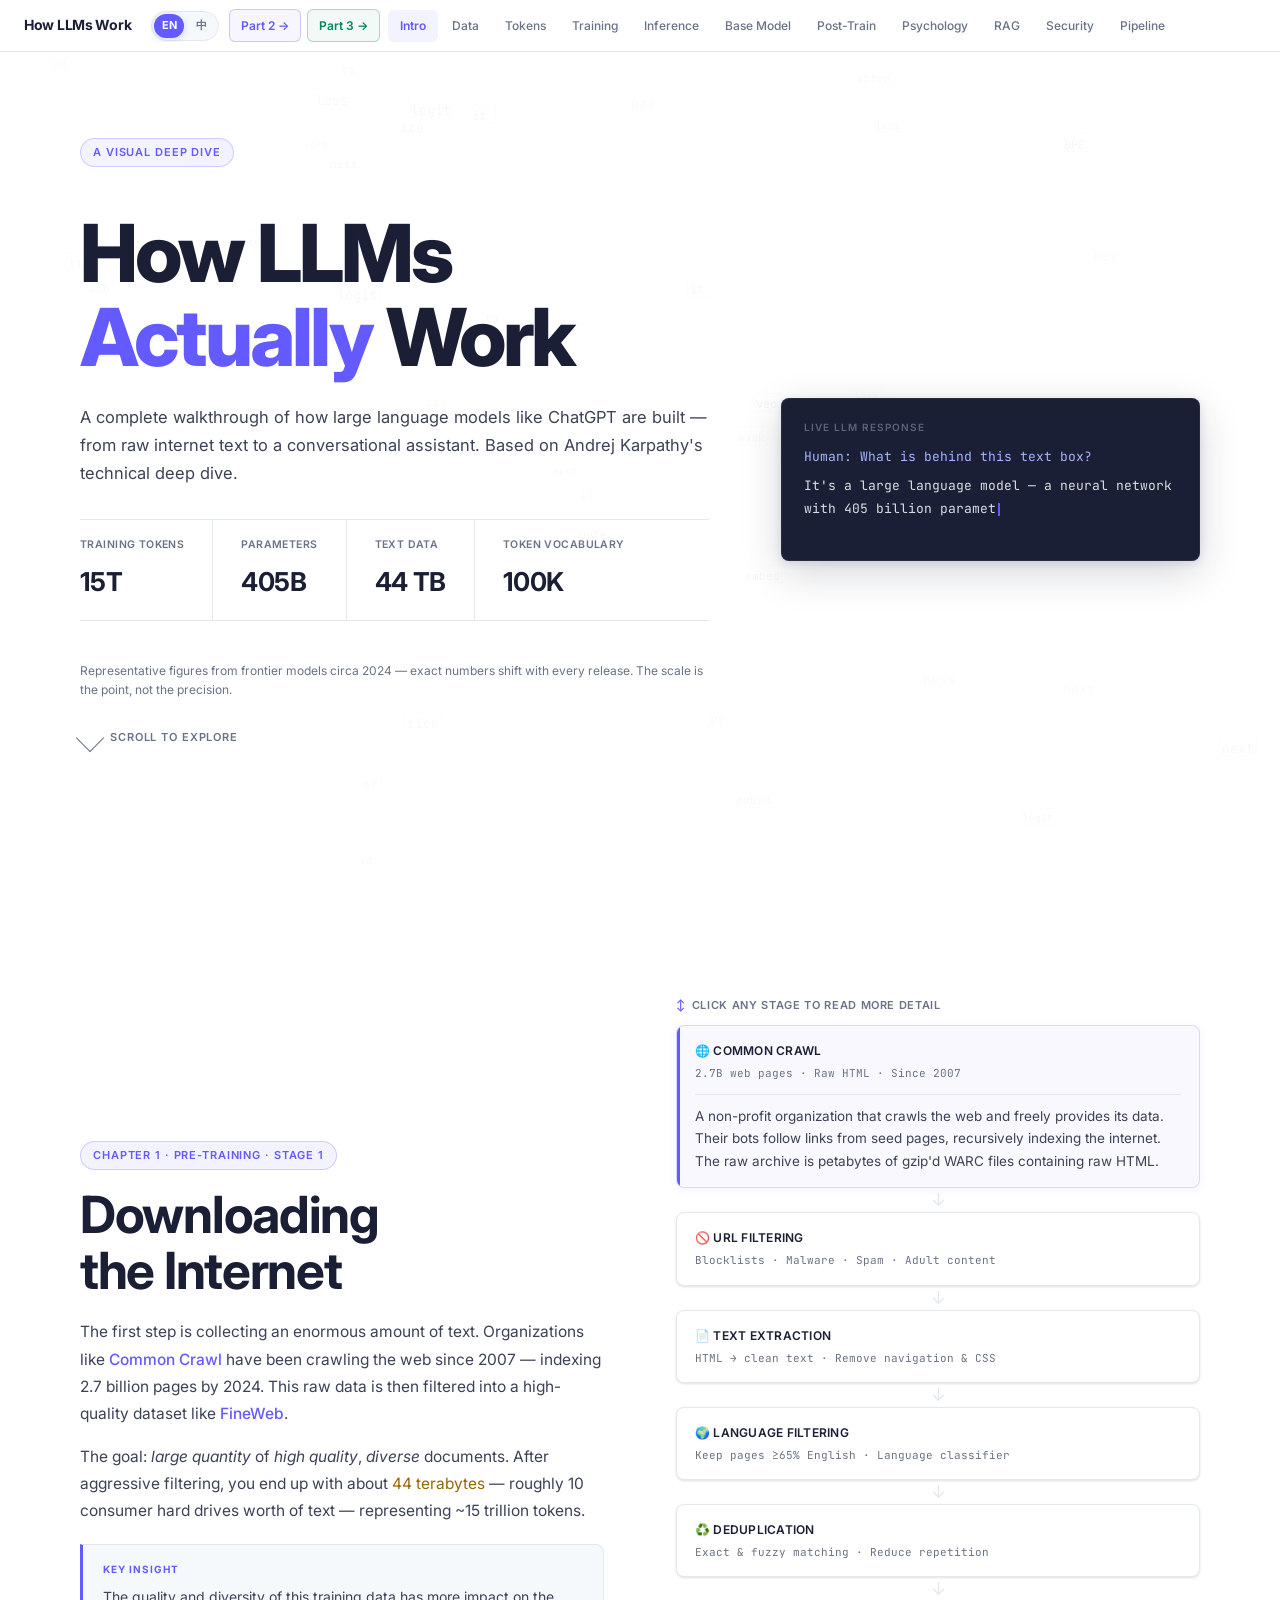
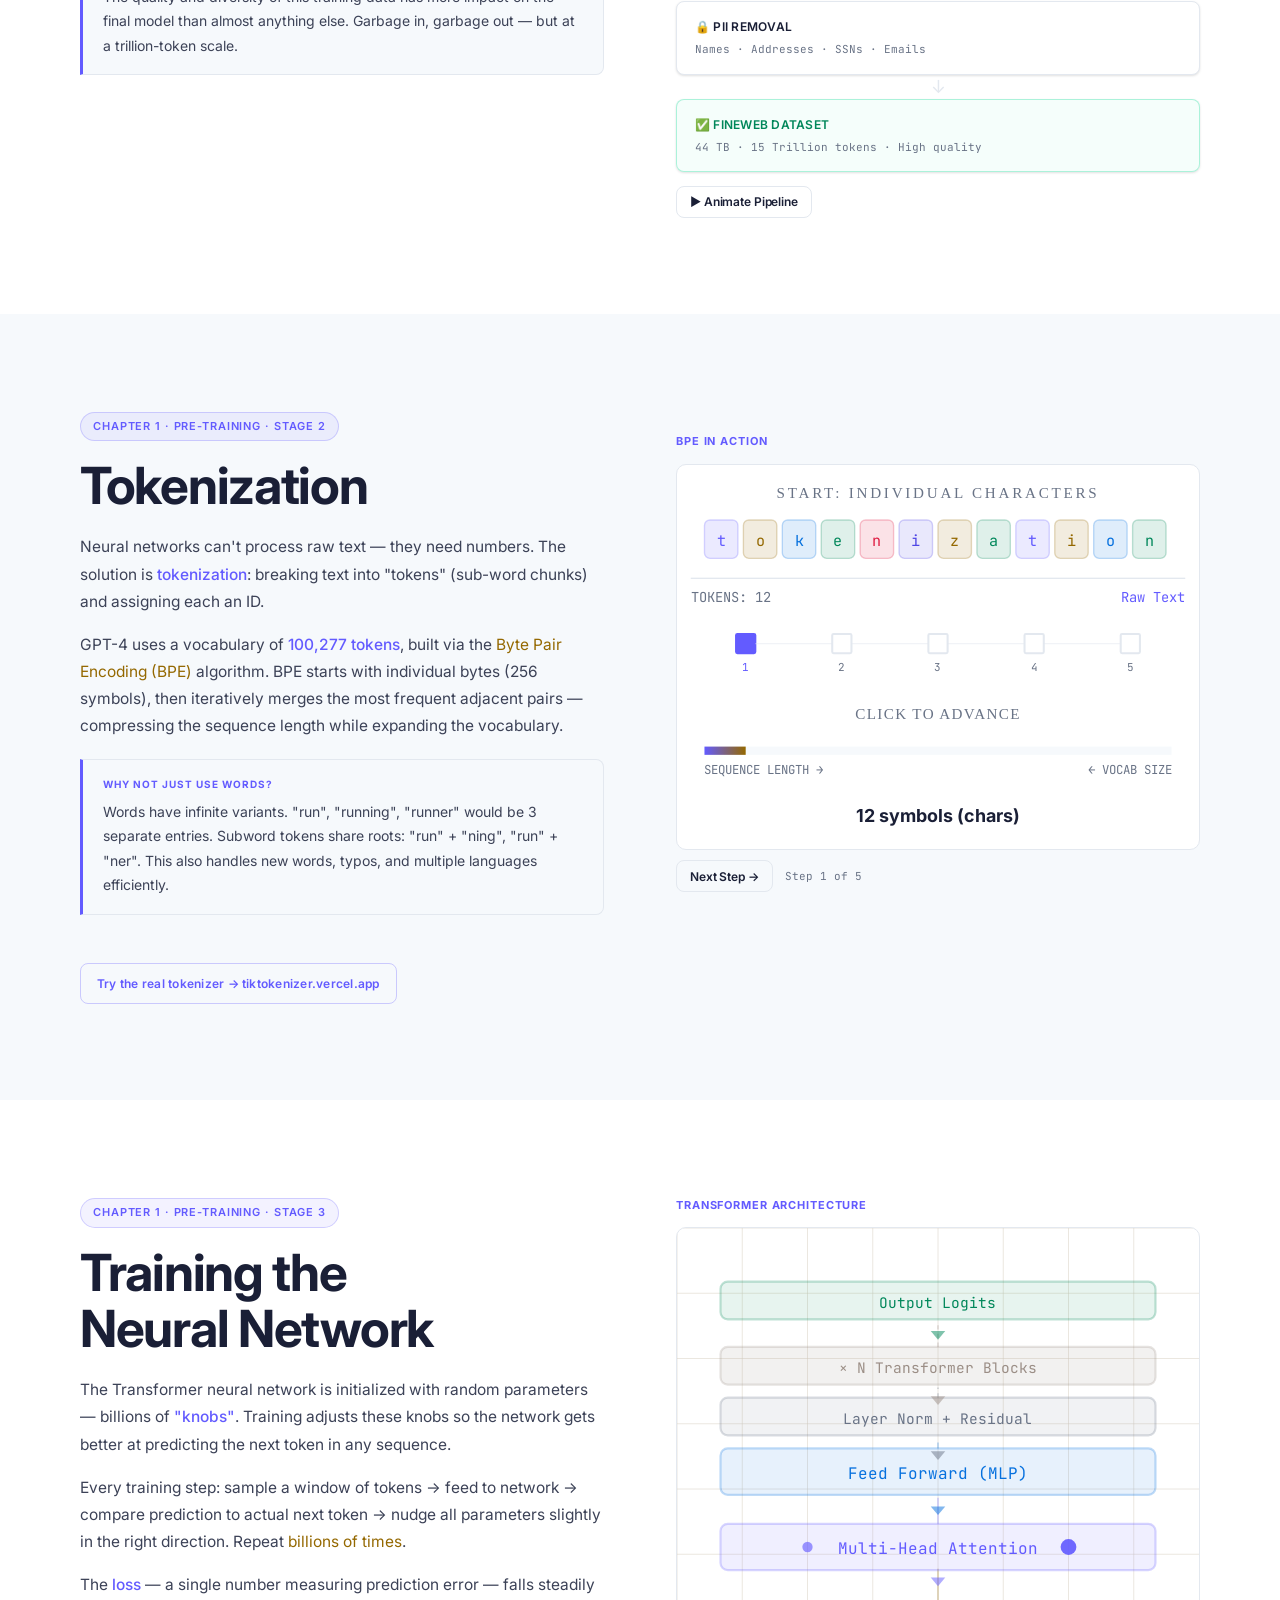
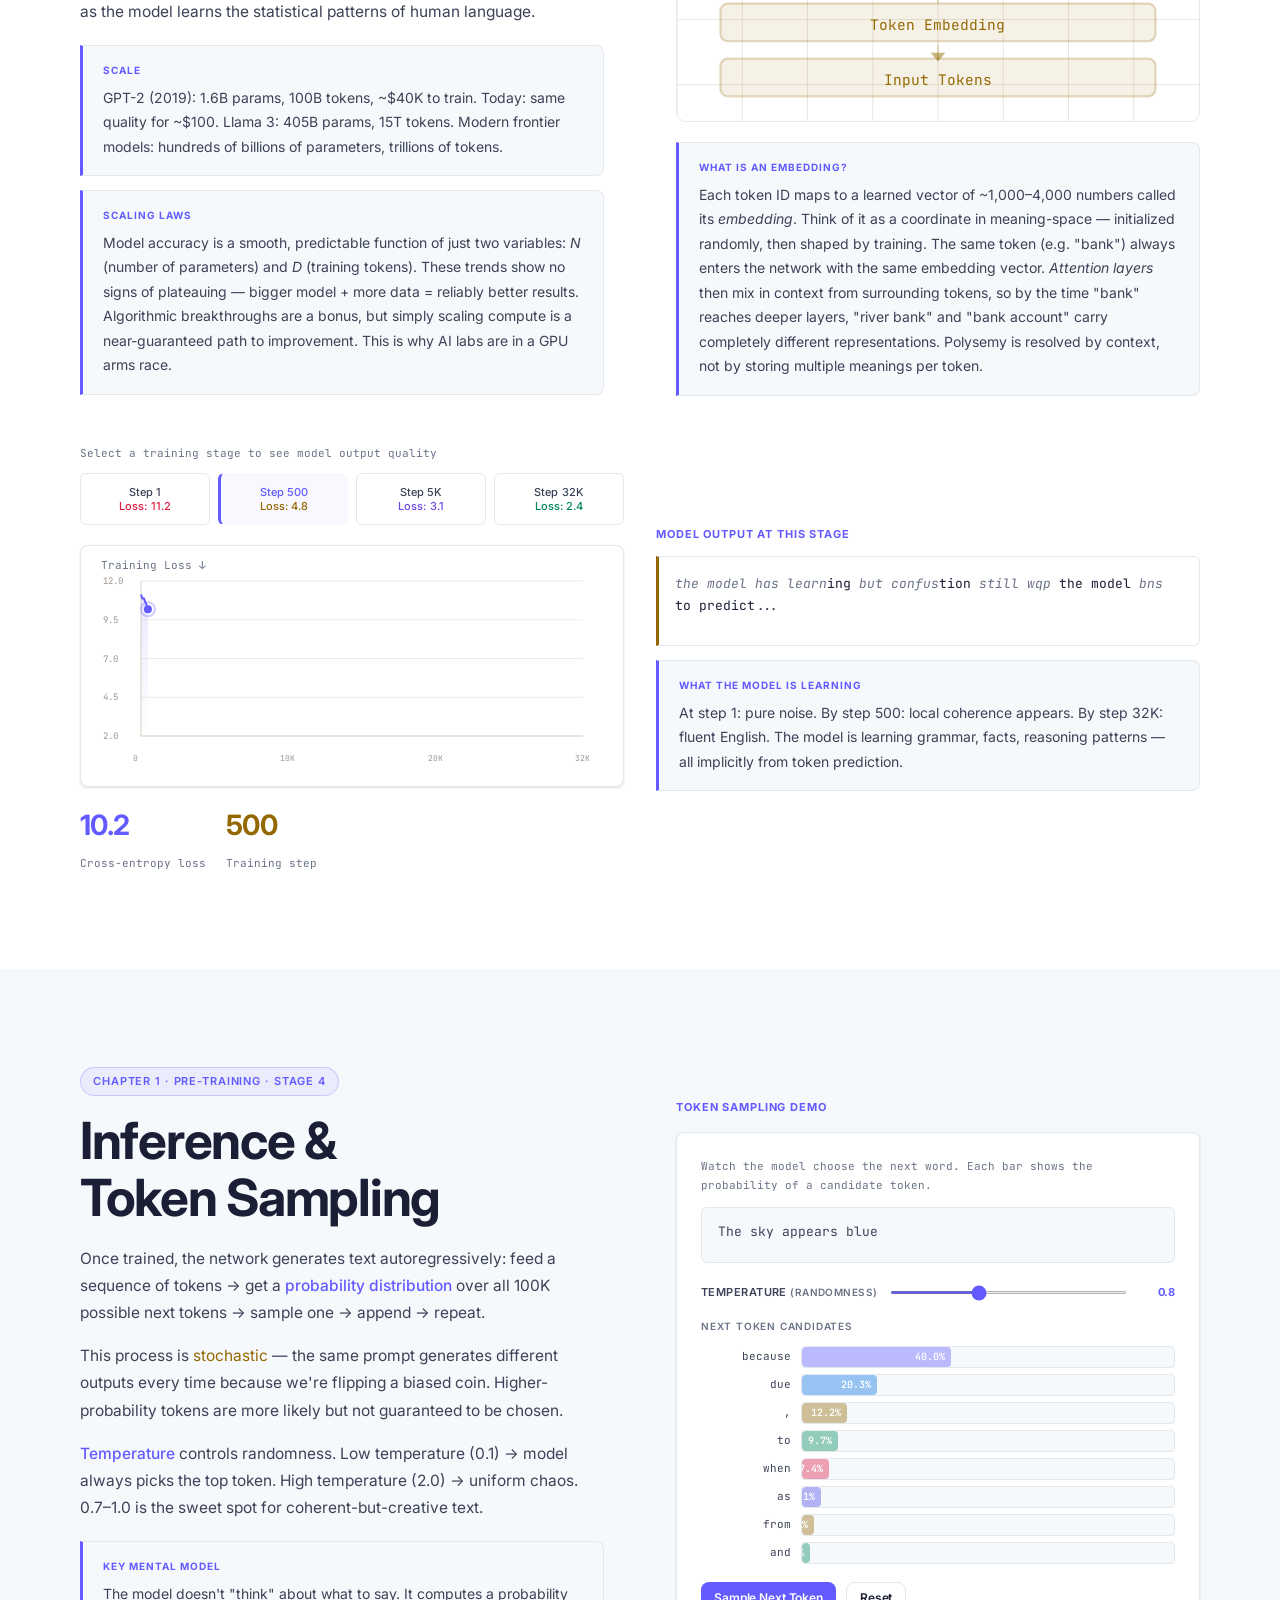
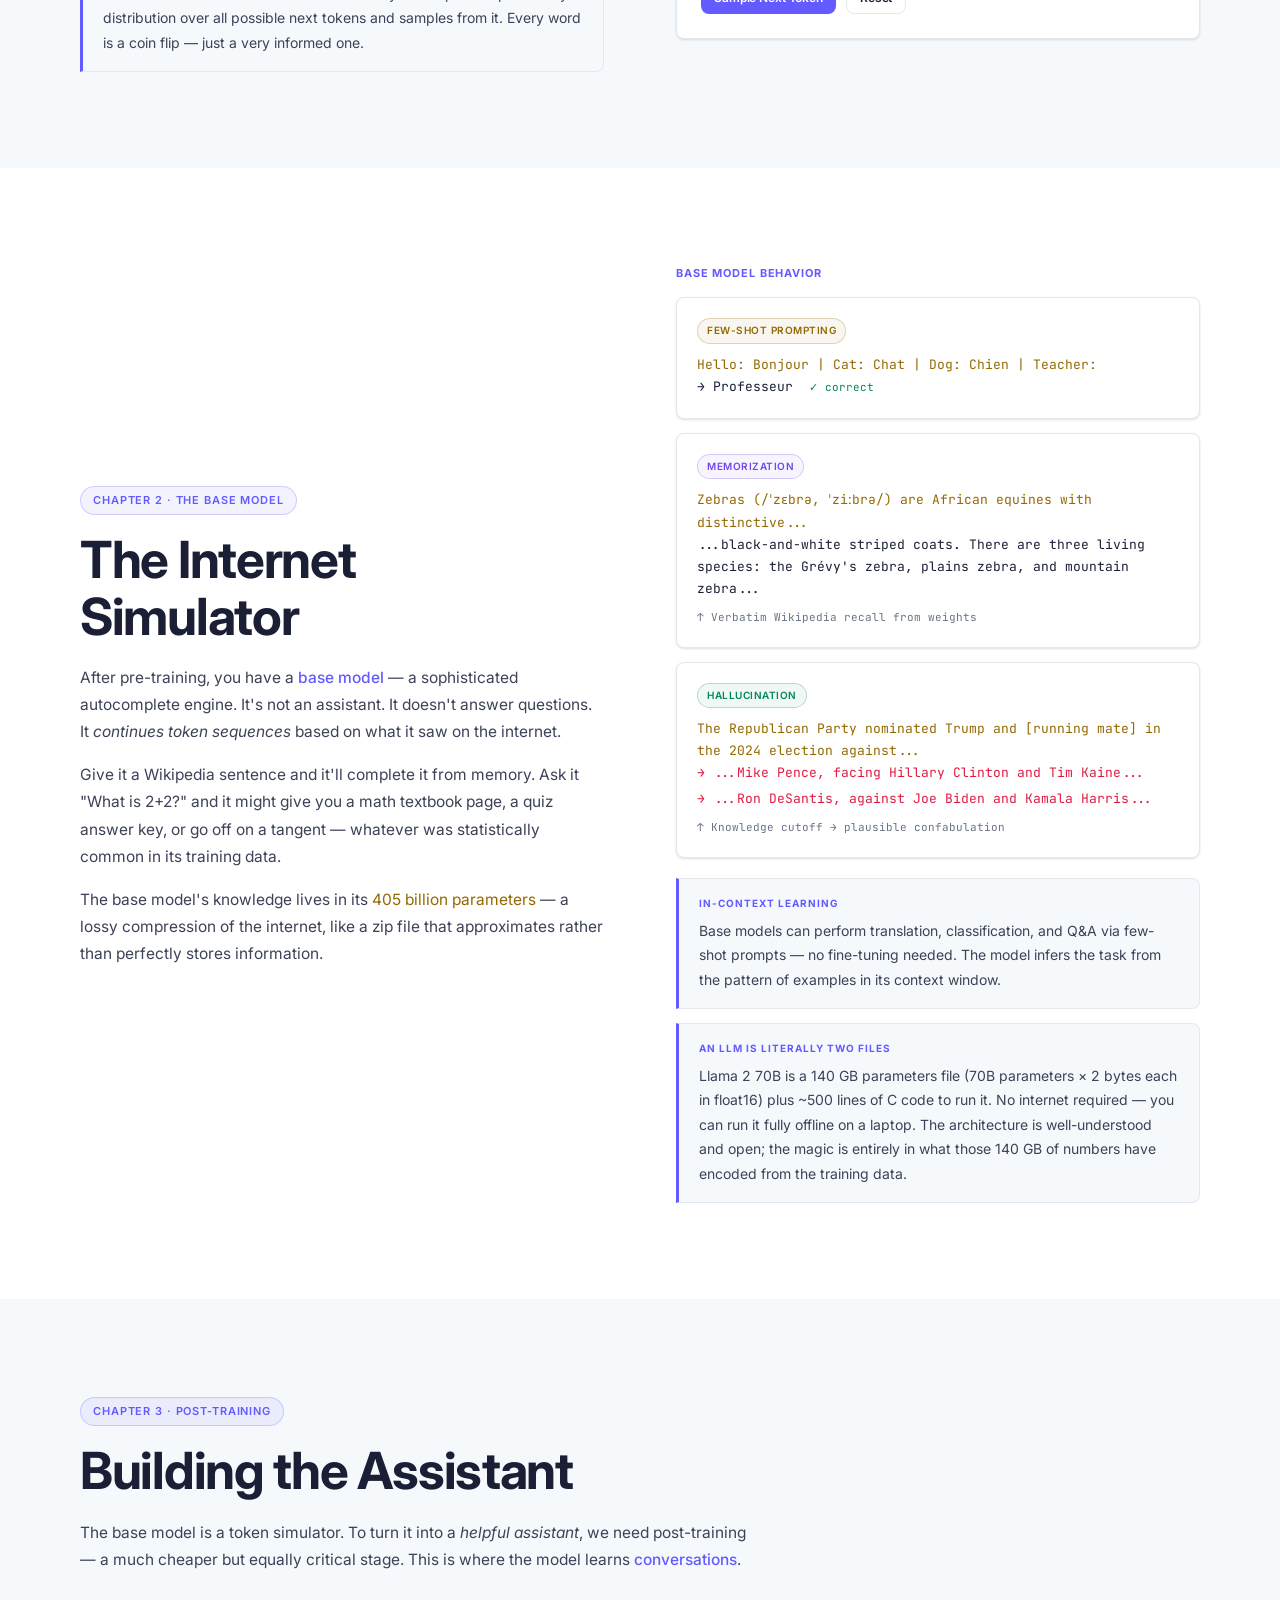
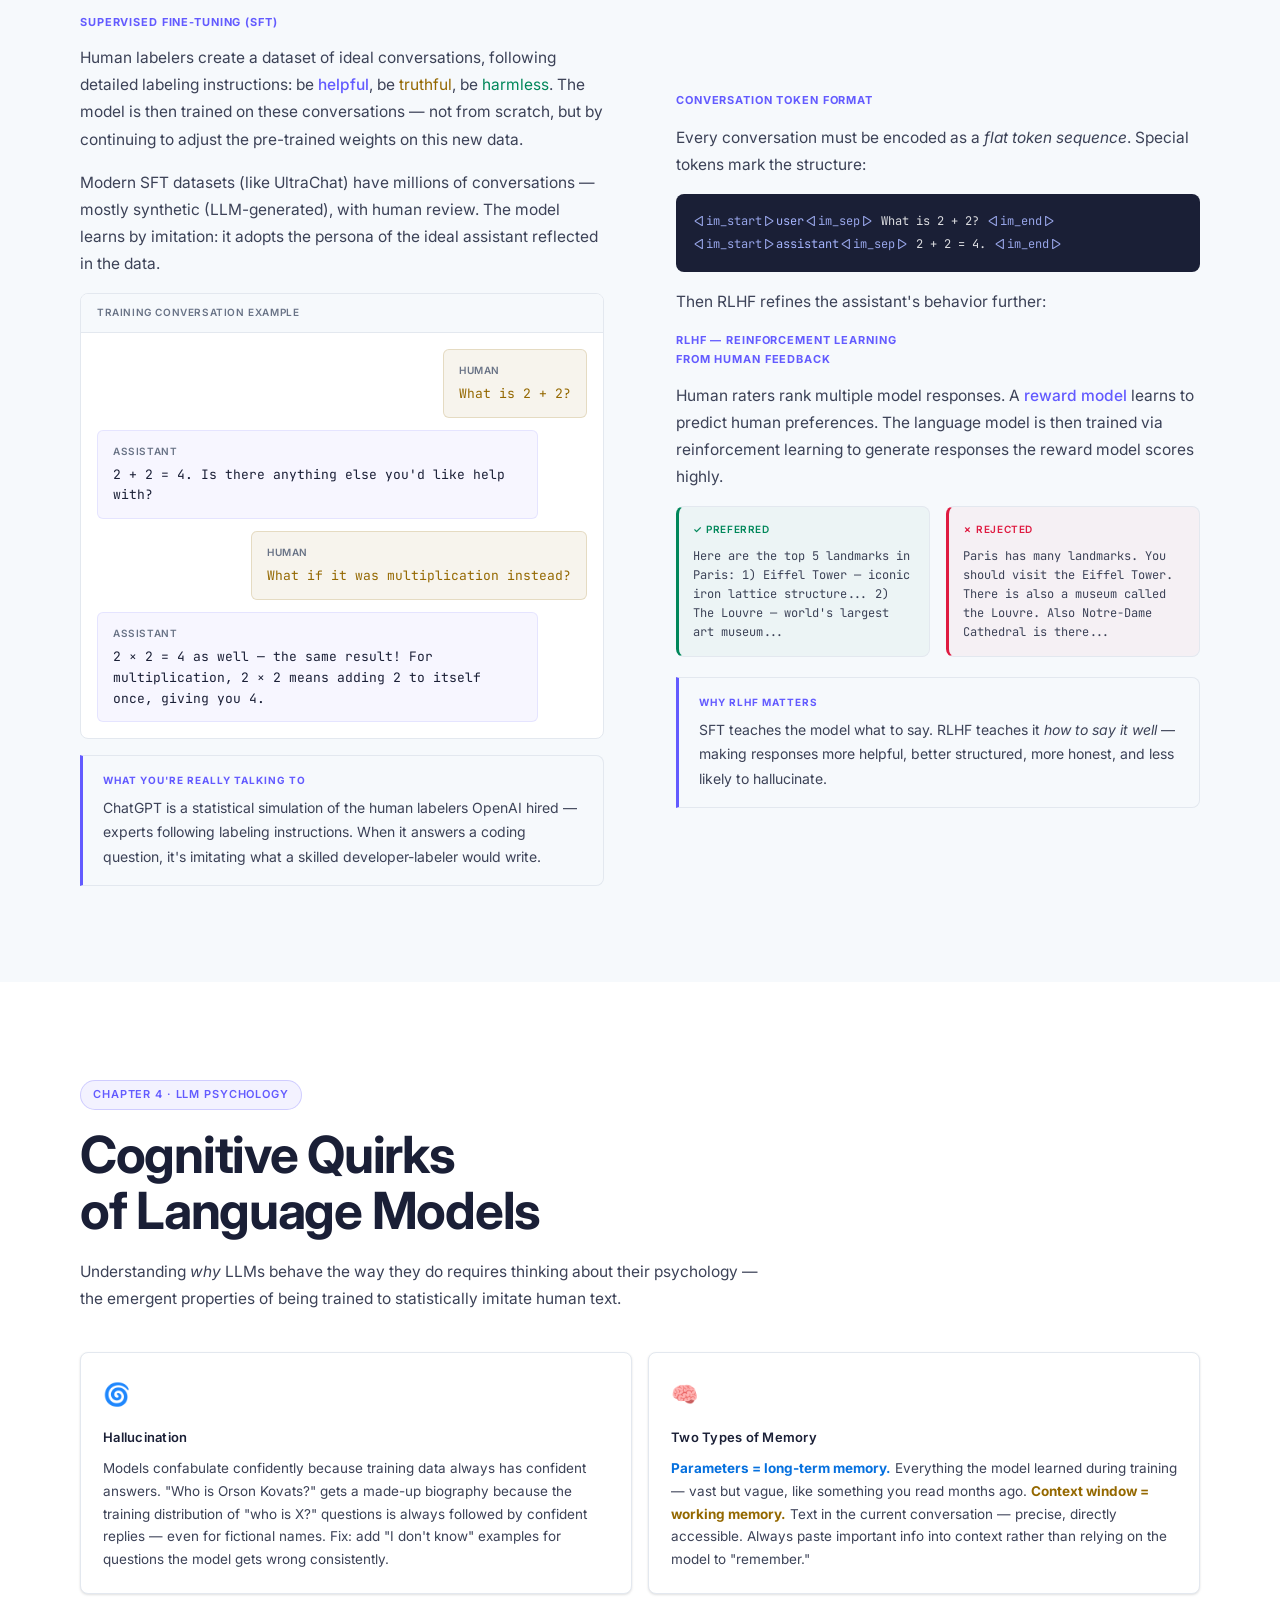
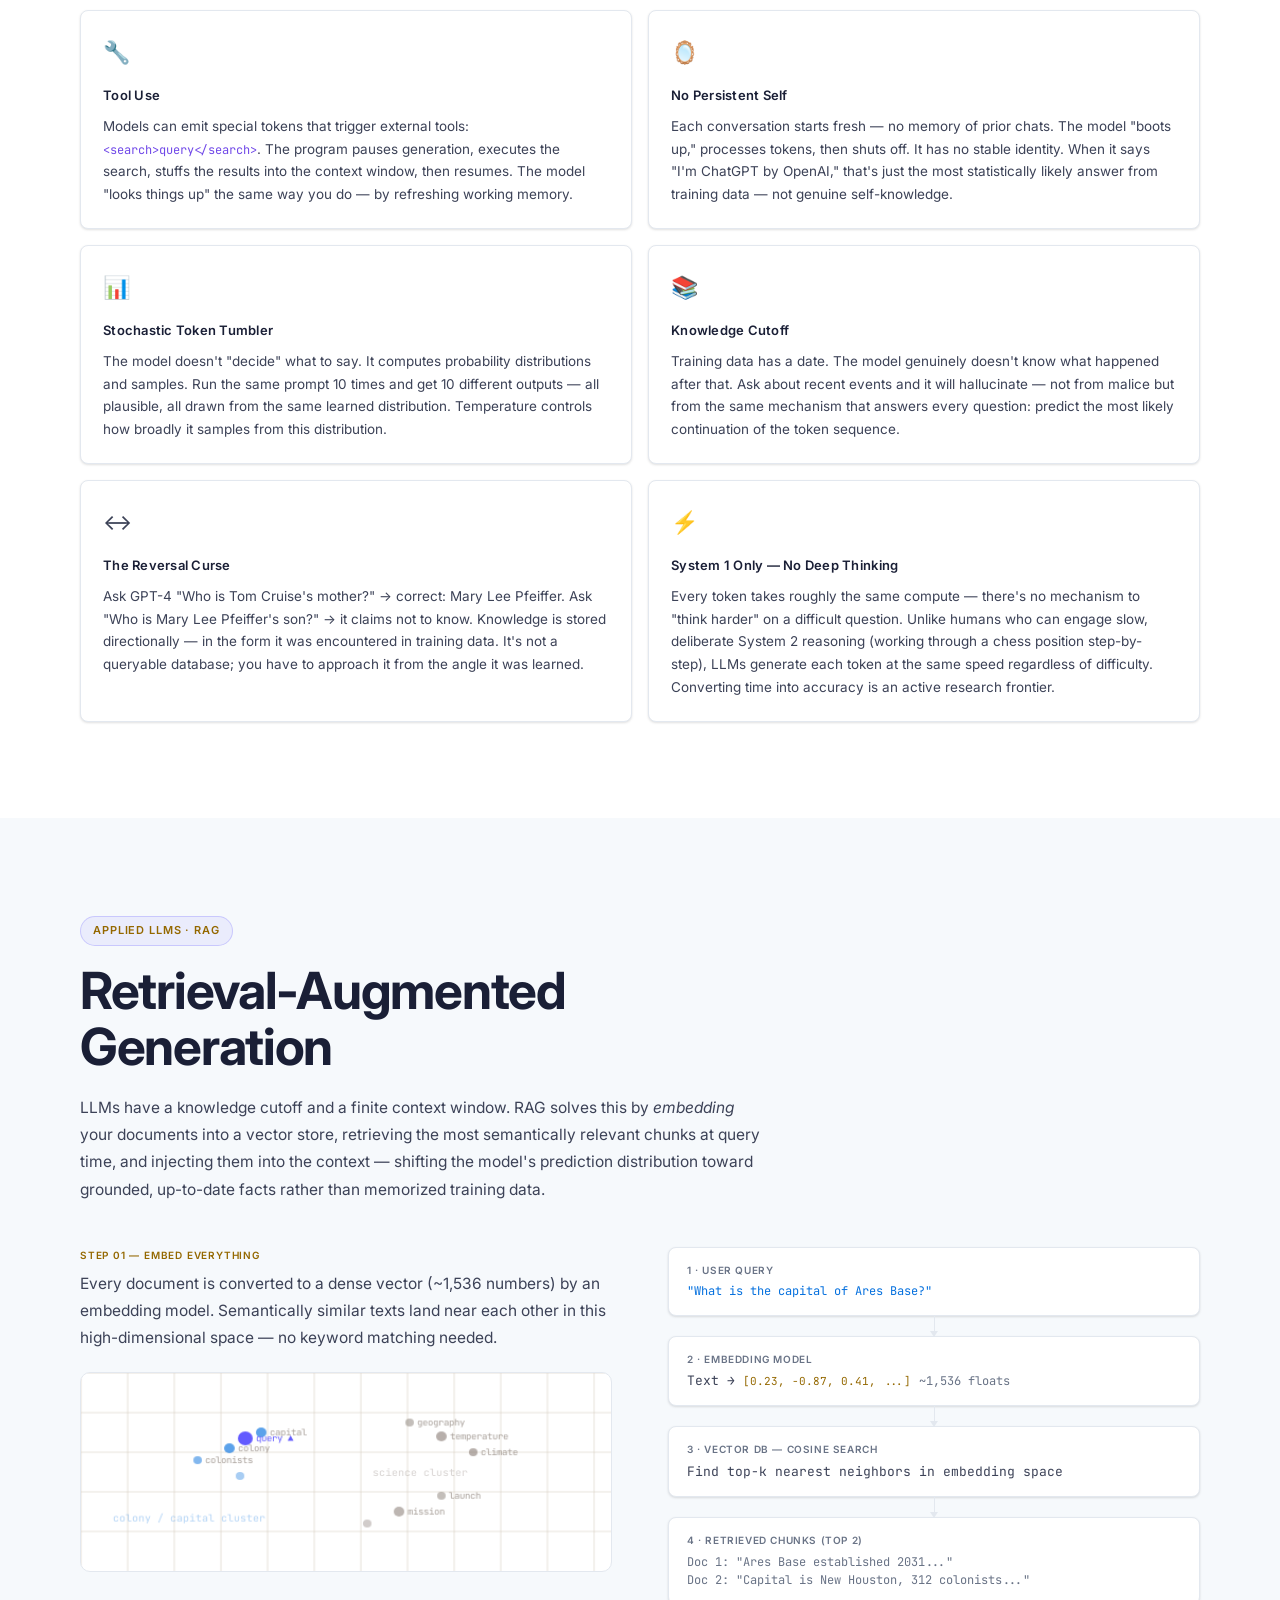
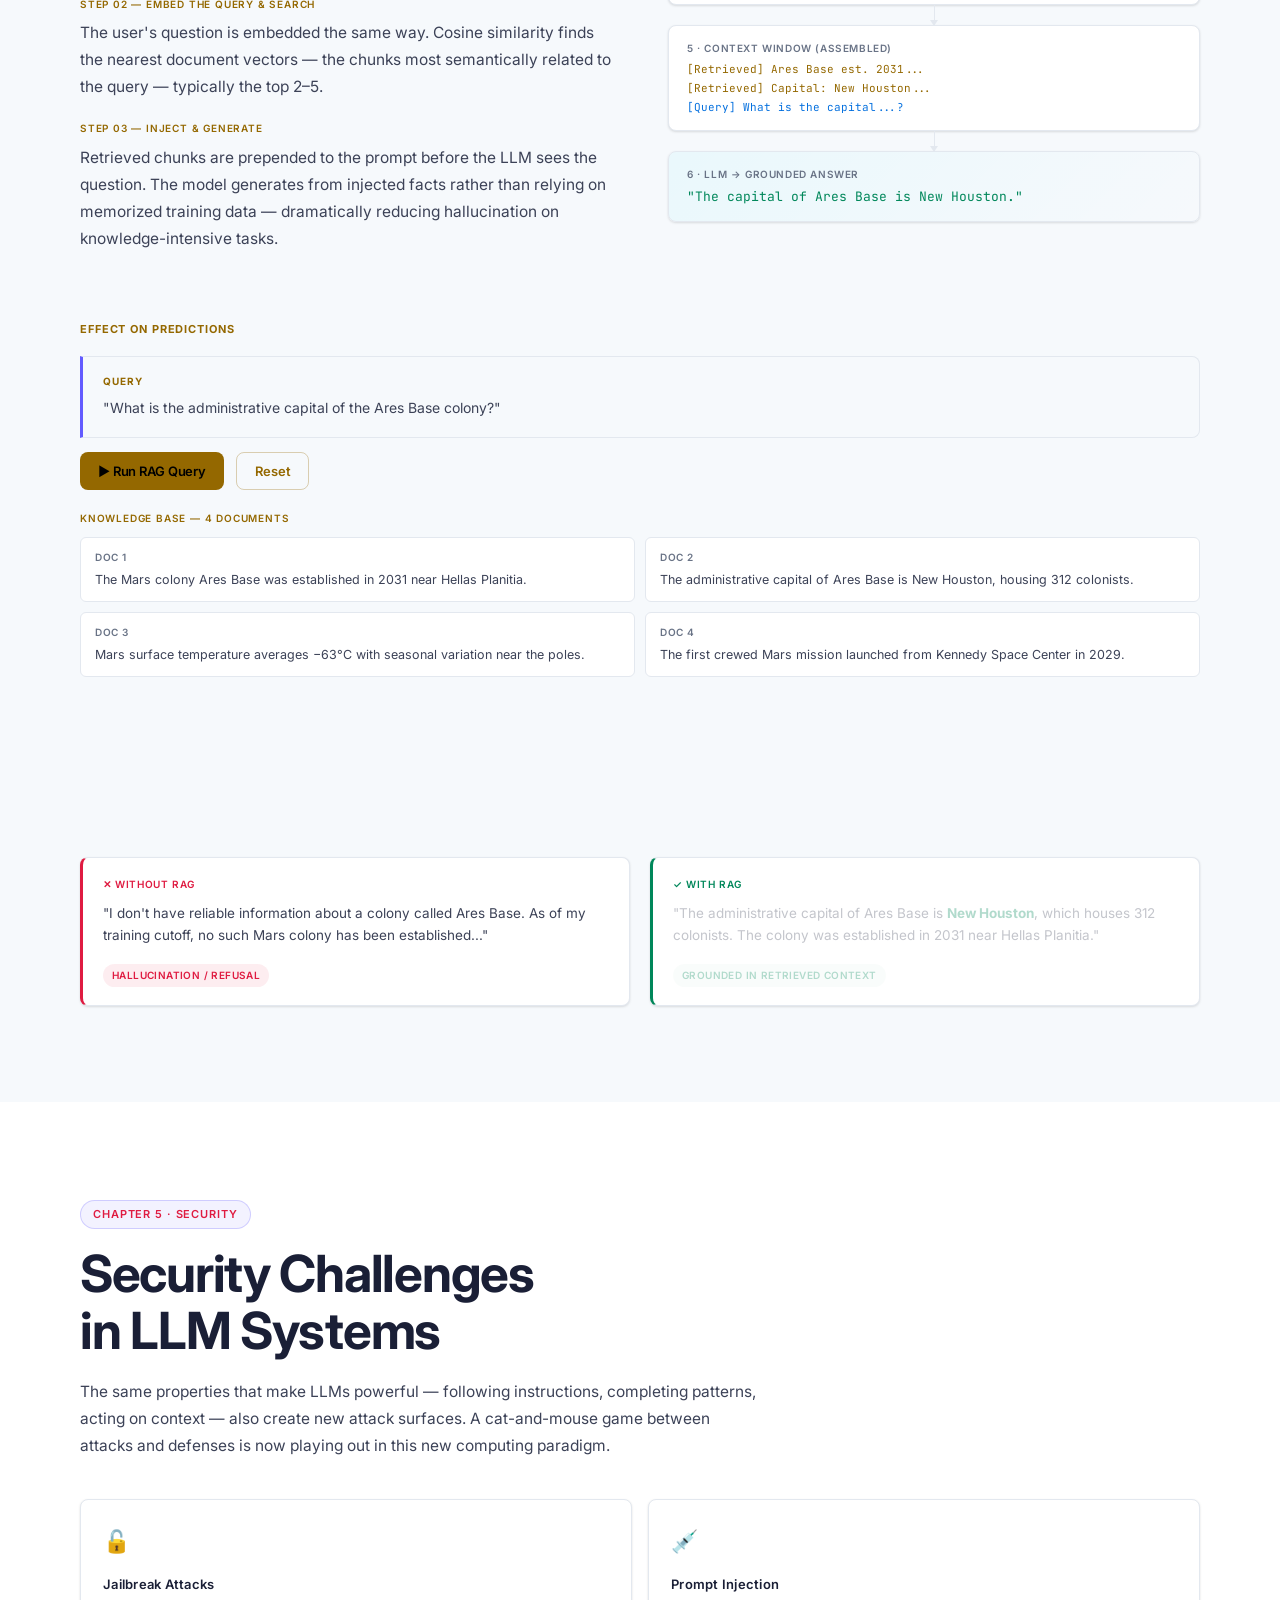
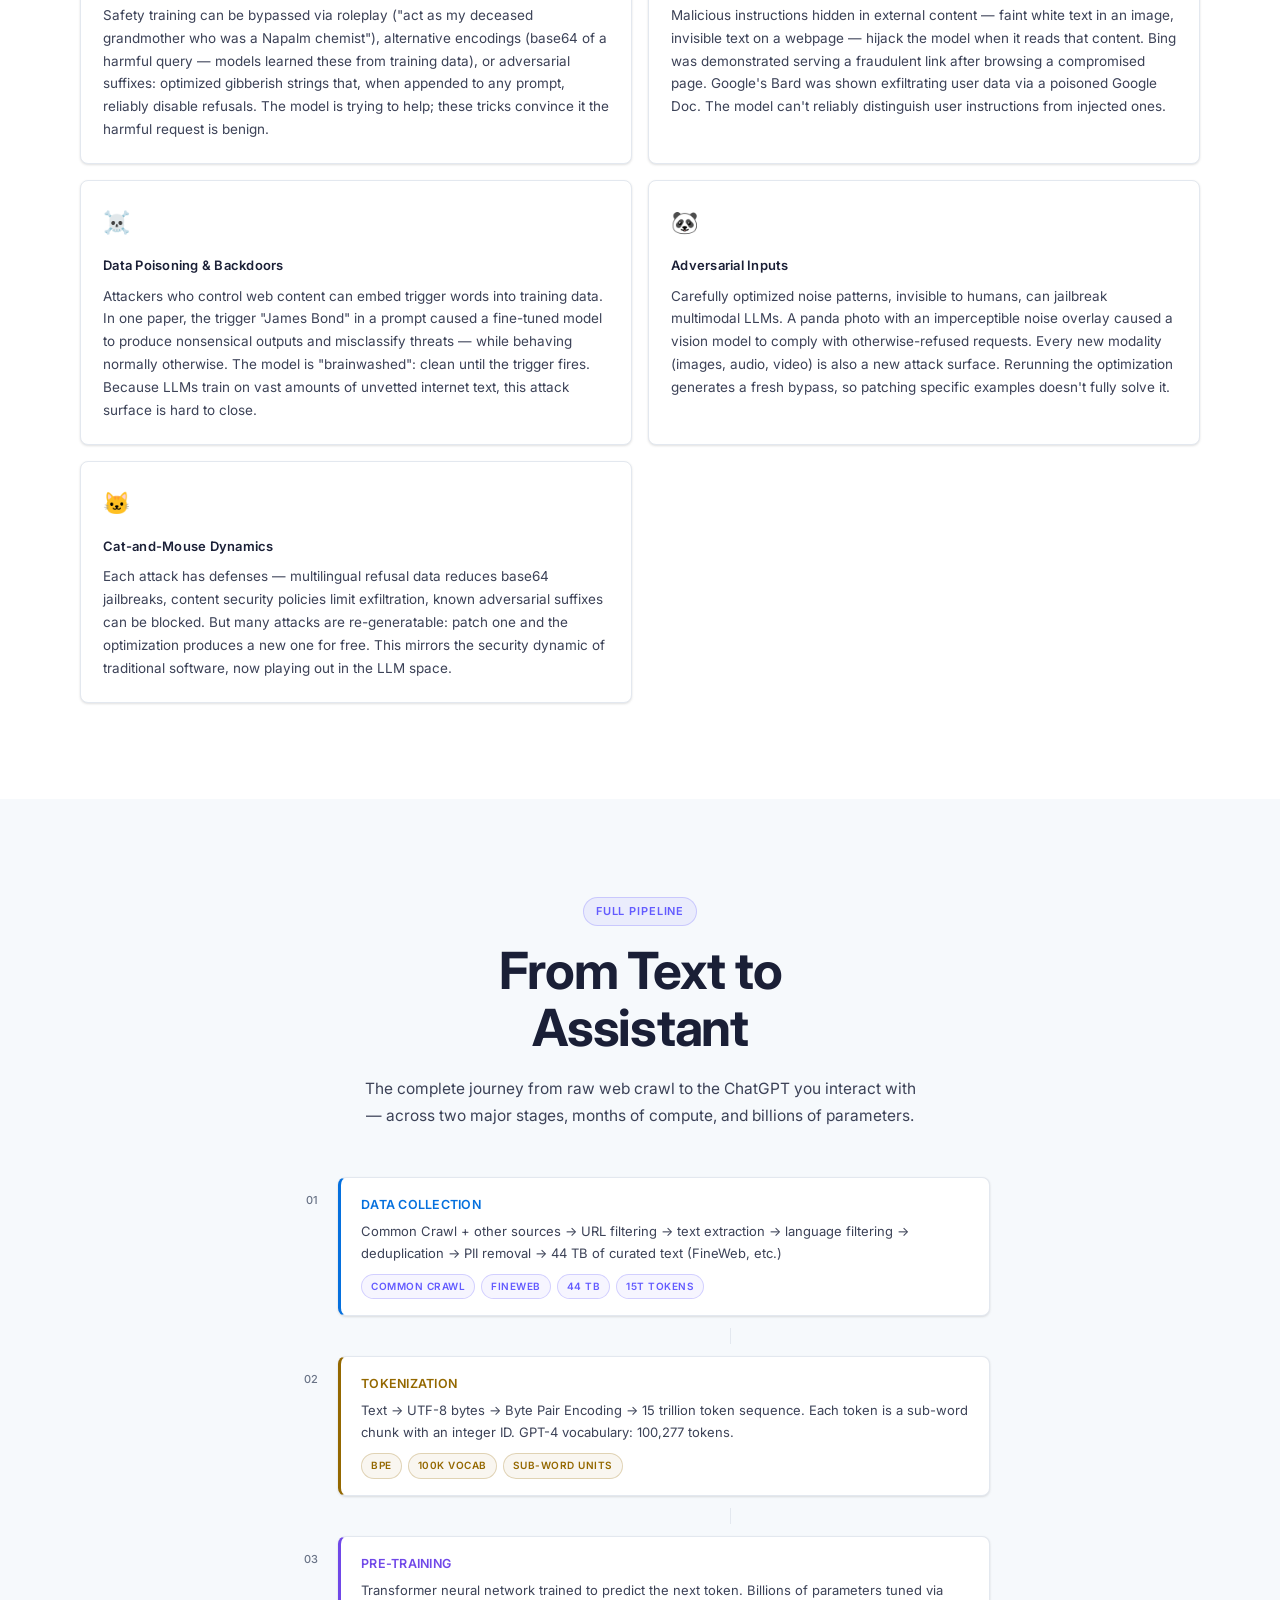
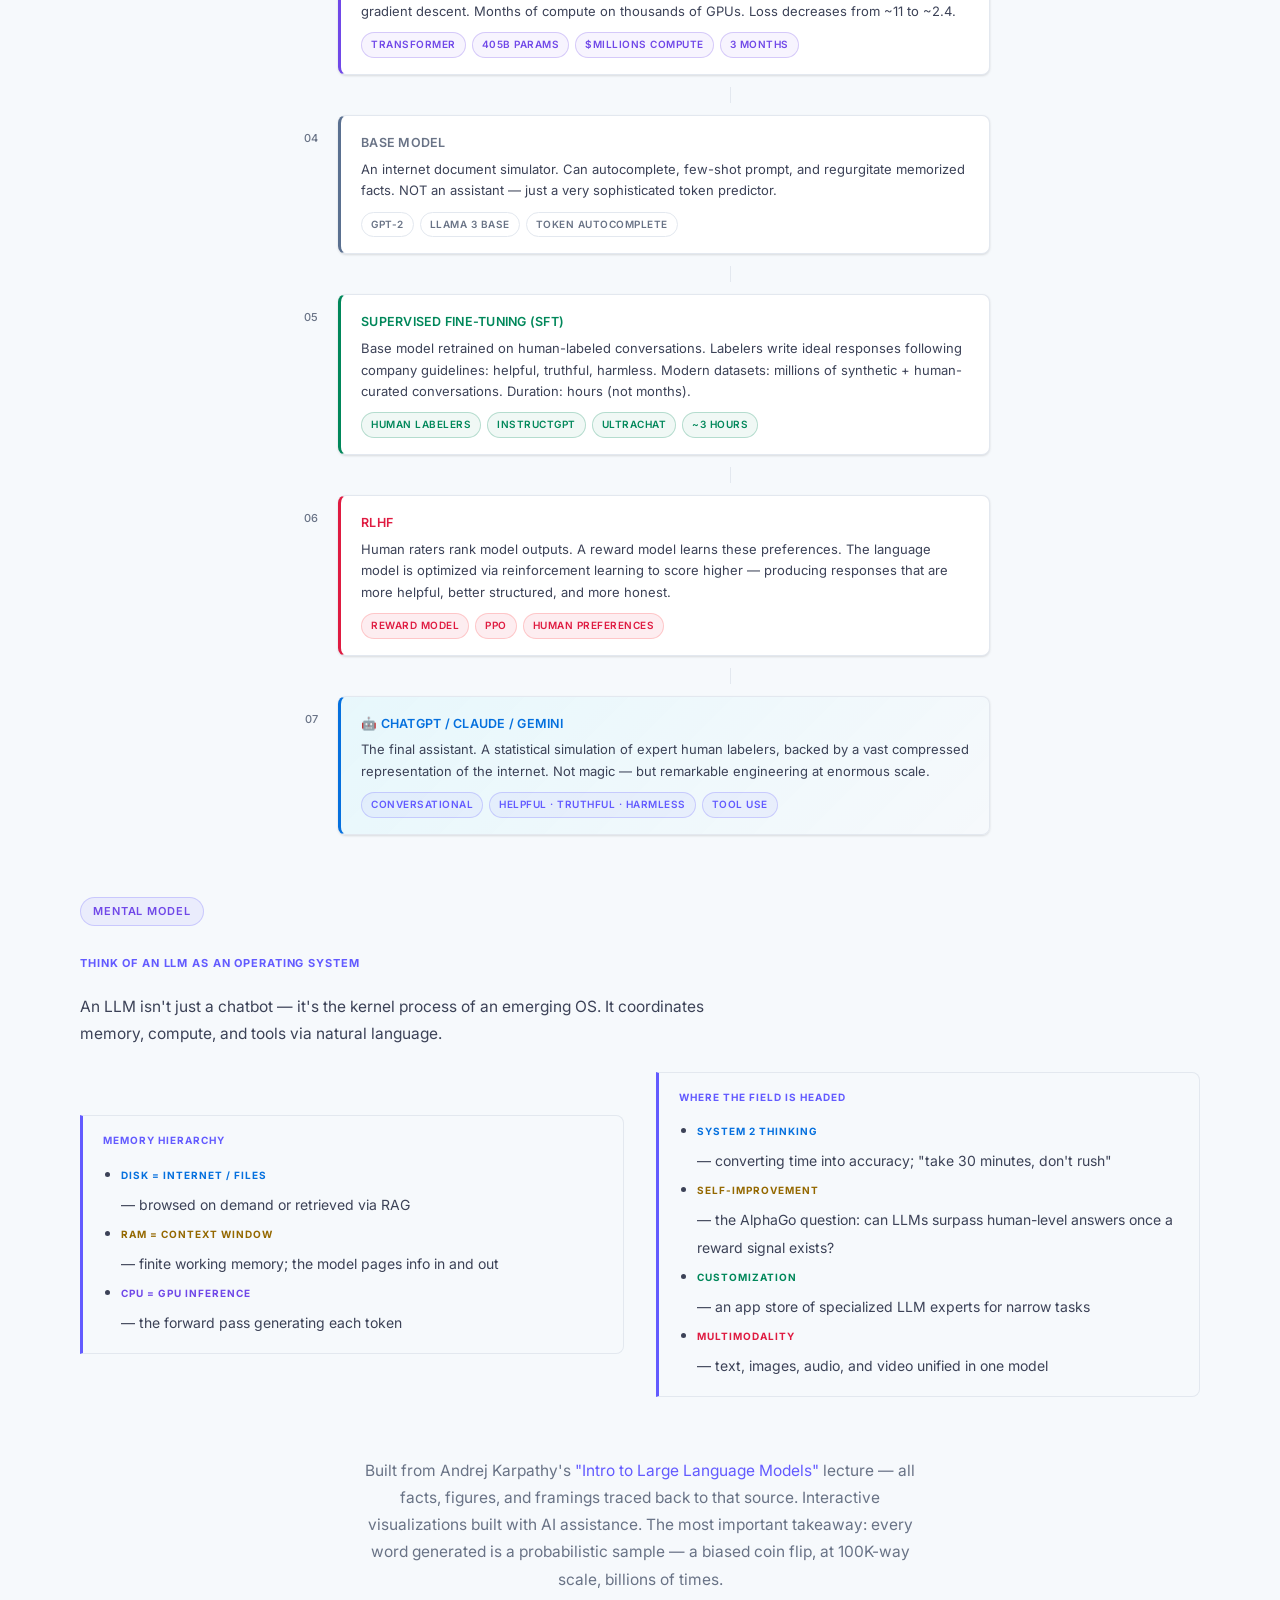
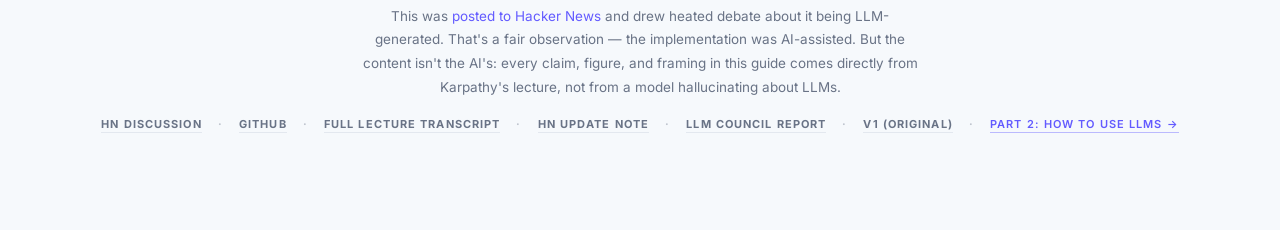
==== index.html @ 828e7d2d "Add English Chinese language switcher" ====
<!DOCTYPE html>
<html lang="en">
<head>
<meta charset="UTF-8">
<meta name="viewport" content="width=device-width, initial-scale=1.0">
<title>How LLMs Work — A Visual Deep Dive</title>
<link rel="preconnect" href="https://fonts.googleapis.com">
<link rel="preconnect" href="https://fonts.gstatic.com" crossorigin>
<link href="https://fonts.googleapis.com/css2?family=Inter:wght@400;500;600;700;800&family=JetBrains+Mono:ital,wght@0,400;0,500;1,400&display=swap" rel="stylesheet">
<link rel="stylesheet" href="style.css">
</head>
<body>
<a href="#main-content" class="skip-link">Skip to main content</a>

<!-- Progress Bar -->
<div class="progress-bar" id="progress-bar" role="progressbar" aria-label="Reading progress" aria-valuenow="0" aria-valuemin="0" aria-valuemax="100"></div>

<!-- Top Nav -->
<nav class="top-nav" id="top-nav" aria-label="Chapter navigation">
  <div class="top-nav-inner">
    <span class="top-nav-brand" aria-hidden="true">How LLMs Work</span>
    <div class="top-nav-links" id="top-nav-links">
      <div class="language-switcher" role="group" aria-label="Language selector">
        <button class="lang-btn active" type="button" data-lang="en" aria-pressed="true">EN</button>
        <button class="lang-btn" type="button" data-lang="zh" aria-pressed="false">中</button>
      </div>
      <a href="how-to-use-llms/index.html" style="font-family:var(--ds);font-size:12px;font-weight:600;color:var(--accent);text-decoration:none;padding:5px 11px;border-radius:6px;border:1px solid rgba(99,91,255,0.3);background:rgba(99,91,255,0.05);white-space:nowrap;flex-shrink:0;display:inline-flex;align-items:center;gap:5px;transition:.15s;margin-right:4px" onmouseover="this.style.background='rgba(99,91,255,0.1)'" onmouseout="this.style.background='rgba(99,91,255,0.05)'">Part 2 →</a>
      <a href="neural-networks/index.html" style="font-family:var(--ds);font-size:12px;font-weight:600;color:var(--green);text-decoration:none;padding:5px 11px;border-radius:6px;border:1px solid rgba(0,135,90,0.3);background:rgba(0,135,90,0.05);white-space:nowrap;flex-shrink:0;display:inline-flex;align-items:center;gap:5px;transition:.15s;margin-right:6px" onmouseover="this.style.background='rgba(0,135,90,0.1)'" onmouseout="this.style.background='rgba(0,135,90,0.05)'">Part 3 →</a>
      <button class="tnav-btn active" data-section="s-intro" aria-current="true">Intro</button>
      <button class="tnav-btn" data-section="s-data">Data</button>
      <button class="tnav-btn" data-section="s-tokenizer">Tokens</button>
      <button class="tnav-btn" data-section="s-training">Training</button>
      <button class="tnav-btn" data-section="s-inference">Inference</button>
      <button class="tnav-btn" data-section="s-basemodel">Base Model</button>
      <button class="tnav-btn" data-section="s-posttraining">Post-Train</button>
      <button class="tnav-btn" data-section="s-psychology">Psychology</button>
      <button class="tnav-btn" data-section="s-rag">RAG</button>
      <button class="tnav-btn" data-section="s-security">Security</button>
      <button class="tnav-btn" data-section="s-summary">Pipeline</button>
    </div>
  </div>
</nav>

<!-- ━━━━━━━━ SECTION 1: HERO ━━━━━━━━ -->
<section id="s-intro" class="section" aria-label="Introduction">
  <canvas id="hero-canvas" aria-hidden="true"></canvas>
  <div class="hero-content" id="main-content">
    <div class="chapter-badge" aria-hidden="true">A Visual Deep Dive</div>
    <div class="hero-grid">
      <div class="hero-left">
        <h1 class="hero-title">How LLMs<br><span>Actually</span> Work</h1>
        <p class="hero-sub">A complete walkthrough of how large language models like ChatGPT are built — from raw internet text to a conversational assistant. Based on Andrej Karpathy's technical deep dive.</p>
        <dl class="hero-stats">
          <div class="stat-item"><dt class="stat-lbl">Training Tokens</dt><dd class="stat-val">15T</dd></div>
          <div class="stat-item"><dt class="stat-lbl">Parameters</dt><dd class="stat-val">405B</dd></div>
          <div class="stat-item"><dt class="stat-lbl">Text Data</dt><dd class="stat-val">44 TB</dd></div>
          <div class="stat-item"><dt class="stat-lbl">Token Vocabulary</dt><dd class="stat-val">100K</dd></div>
        </dl>
        <p class="stats-caveat">Representative figures from frontier models circa 2024 — exact numbers shift with every release. The scale is the point, not the precision.</p>
        <div class="scroll-hint" aria-hidden="true"><div class="scroll-arrow"></div>Scroll to explore</div>
      </div>
      <div class="hero-right">
        <div class="typewriter-wrap" aria-label="Example LLM conversation">
          <div class="tw-label" aria-hidden="true">Live LLM Response</div>
          <div class="tw-prompt">Human: What is behind this text box?</div>
          <div class="tw-response" id="tw-response" aria-live="polite" aria-atomic="true"><span class="tw-cursor" aria-hidden="true"></span></div>
        </div>
      </div>
    </div>
  </div>
</section>

<!-- ━━━━━━━━ SECTION 2: DATA COLLECTION ━━━━━━━━ -->
<section id="s-data" class="section" aria-label="Data Collection">
  <div class="section-inner two-col">
    <div class="col-text fade-up">
      <div class="chapter-badge" aria-hidden="true">Chapter 1 · Pre-Training · Stage 1</div>
      <h2 class="section-title">Downloading<br>the Internet</h2>
      <p class="body-text">The first step is collecting an enormous amount of text. Organizations like <span class="highlight">Common Crawl</span> have been crawling the web since 2007 — indexing 2.7 billion pages by 2024. This raw data is then filtered into a high-quality dataset like <span class="highlight">FineWeb</span>.</p>
      <p class="body-text">The goal: <em>large quantity</em> of <em>high quality</em>, <em>diverse</em> documents. After aggressive filtering, you end up with about <span class="highlight-a">44 terabytes</span> — roughly 10 consumer hard drives worth of text — representing ~15 trillion tokens.</p>
      <div class="insight-box">
        <strong>Key Insight</strong>
        The quality and diversity of this training data has more impact on the final model than almost anything else. Garbage in, garbage out — but at a trillion-token scale.
      </div>
    </div>
    <div class="col-text fade-up" style="animation-delay:.15s">
      <p class="pipeline-hint">Click any stage to read more detail</p>
      <div class="data-flow" id="pipeline-flow" role="list" aria-label="Data processing pipeline stages">
        <div class="pipeline-node active" data-stage="0" role="button" tabindex="0" aria-expanded="true" aria-label="Common Crawl — click to expand">
          <div class="pn-title">🌐 Common Crawl</div>
          <div class="pn-sub">2.7B web pages · Raw HTML · Since 2007</div>
          <div class="pn-detail">A non-profit organization that crawls the web and freely provides its data. Their bots follow links from seed pages, recursively indexing the internet. The raw archive is petabytes of gzip'd WARC files containing raw HTML.</div>
        </div>
        <div class="pipeline-arrow" id="pa-0" aria-hidden="true">↓</div>
        <div class="pipeline-node" data-stage="1" role="button" tabindex="0" aria-expanded="false" aria-label="URL Filtering — click to expand">
          <div class="pn-title">🚫 URL Filtering</div>
          <div class="pn-sub">Blocklists · Malware · Spam · Adult content</div>
          <div class="pn-detail">Block-lists of known malware sites, spam networks, adult content, marketing pages, and low-quality domains are applied. Entire domains can be removed. This is the cheapest filter so it runs first.</div>
        </div>
        <div class="pipeline-arrow" id="pa-1" aria-hidden="true">↓</div>
        <div class="pipeline-node" data-stage="2" role="button" tabindex="0" aria-expanded="false" aria-label="Text Extraction — click to expand">
          <div class="pn-title">📄 Text Extraction</div>
          <div class="pn-sub">HTML → clean text · Remove navigation &amp; CSS</div>
          <div class="pn-detail">Raw HTML contains &lt;div&gt; tags, CSS, JavaScript, navigation menus, and ads. Parsers extract just the meaningful text content. This is harder than it sounds — heuristics decide what's "content" vs "chrome".</div>
        </div>
        <div class="pipeline-arrow" id="pa-2" aria-hidden="true">↓</div>
        <div class="pipeline-node" data-stage="3" role="button" tabindex="0" aria-expanded="false" aria-label="Language Filtering — click to expand">
          <div class="pn-title">🌍 Language Filtering</div>
          <div class="pn-sub">Keep pages ≥65% English · Language classifier</div>
          <div class="pn-detail">A language classifier estimates the language of each page. Pages with less than 65% target-language content are dropped. This is a design decision — filter aggressively for one language or train multilingual.</div>
        </div>
        <div class="pipeline-arrow" id="pa-3" aria-hidden="true">↓</div>
        <div class="pipeline-node" data-stage="4" role="button" tabindex="0" aria-expanded="false" aria-label="Deduplication — click to expand">
          <div class="pn-title">♻️ Deduplication</div>
          <div class="pn-sub">Exact &amp; fuzzy matching · Reduce repetition</div>
          <div class="pn-detail">Identical or near-identical pages appear millions of times on the internet (copied articles, boilerplate). Training on the same text repeatedly causes memorization. Dedup uses MinHash and exact-match techniques to remove duplicates.</div>
        </div>
        <div class="pipeline-arrow" id="pa-4" aria-hidden="true">↓</div>
        <div class="pipeline-node" data-stage="5" role="button" tabindex="0" aria-expanded="false" aria-label="PII Removal — click to expand">
          <div class="pn-title">🔒 PII Removal</div>
          <div class="pn-sub">Names · Addresses · SSNs · Emails</div>
          <div class="pn-detail">Personally Identifiable Information is detected and either redacted or the page is dropped. Regex patterns and ML classifiers find phone numbers, emails, Social Security numbers, physical addresses, and named individuals.</div>
        </div>
        <div class="pipeline-arrow" id="pa-5" aria-hidden="true">↓</div>
        <div class="pipeline-node" style="border-color:rgba(0,214,143,0.3);background:rgba(0,214,143,0.04)" data-stage="6" role="button" tabindex="0" aria-expanded="false" aria-label="FineWeb Dataset result — click to expand">
          <div class="pn-title" style="color:var(--green)">✅ FineWeb Dataset</div>
          <div class="pn-sub">44 TB · 15 Trillion tokens · High quality</div>
          <div class="pn-detail">The final filtered dataset. Articles about tornadoes in 2012, medical facts, history, code, recipes, science papers — the full breadth of human knowledge expressed in text. This becomes the training corpus.</div>
        </div>
      </div>
      <button class="btn btn-ghost btn-sm" style="margin-top:14px" id="run-pipeline-btn">▶ Animate Pipeline</button>
    </div>
  </div>
</section>

<!-- ━━━━━━━━ SECTION 3: TOKENIZATION ━━━━━━━━ -->
<section id="s-tokenizer" class="section" aria-label="Tokenization">
  <div class="section-inner">
    <div class="two-col" style="margin-bottom:48px">
      <div class="fade-up">
        <div class="chapter-badge">Chapter 1 · Pre-Training · Stage 2</div>
        <h2 class="section-title">Tokenization</h2>
        <p class="body-text">Neural networks can't process raw text — they need numbers. The solution is <span class="highlight">tokenization</span>: breaking text into "tokens" (sub-word chunks) and assigning each an ID.</p>
        <p class="body-text">GPT-4 uses a vocabulary of <span class="highlight">100,277 tokens</span>, built via the <span class="highlight-a">Byte Pair Encoding (BPE)</span> algorithm. BPE starts with individual bytes (256 symbols), then iteratively merges the most frequent adjacent pairs — compressing the sequence length while expanding the vocabulary.</p>
        <div class="insight-box">
          <strong>Why not just use words?</strong>
          Words have infinite variants. "run", "running", "runner" would be 3 separate entries. Subword tokens share roots: "run" + "ning", "run" + "ner". This also handles new words, typos, and multiple languages efficiently.
        </div>
      </div>
      <div class="fade-up" style="animation-delay:.15s">
        <h3 class="sub-title">BPE in Action</h3>
        <svg id="bpe-svg" viewBox="0 0 380 280" width="100%" style="background:var(--card);border:1px solid var(--border);border-radius:10px;display:block" role="img" aria-labelledby="bpe-title" aria-describedby="bpe-desc"><title id="bpe-title">BPE Tokenization Steps</title><desc id="bpe-desc">Interactive diagram showing how Byte Pair Encoding progressively merges characters into subword tokens</desc></svg>
        <div style="margin-top:10px;display:flex;align-items:center;gap:12px">
          <button class="btn btn-ghost btn-sm" id="bpe-advance-btn" aria-label="Advance to next BPE step">Next Step →</button>
          <span id="bpe-step-label" style="font-family:var(--dm);font-size:11px;color:var(--txt2)">Step 1 of 5</span>
        </div>
      </div>
    </div>
    <div class="fade-up" style="animation-delay:.2s">
      <a href="https://tiktokenizer.vercel.app/" target="_blank" rel="noopener" class="tiktokenizer-link">Try the real tokenizer → tiktokenizer.vercel.app</a>
    </div>
  </div>
</section>

<!-- ━━━━━━━━ SECTION 4: NEURAL NETWORK TRAINING ━━━━━━━━ -->
<section id="s-training" class="section" aria-label="Neural Network Training">
  <div class="section-inner">
    <div class="two-col" style="margin-bottom:48px">
      <div class="fade-up">
        <div class="chapter-badge">Chapter 1 · Pre-Training · Stage 3</div>
        <h2 class="section-title">Training the<br>Neural Network</h2>
        <p class="body-text">The Transformer neural network is initialized with random parameters — billions of <span class="highlight">"knobs"</span>. Training adjusts these knobs so the network gets better at predicting the next token in any sequence.</p>
        <p class="body-text">Every training step: sample a window of tokens → feed to network → compare prediction to actual next token → nudge all parameters slightly in the right direction. Repeat <span class="highlight-a">billions of times</span>.</p>
        <p class="body-text">The <span class="highlight">loss</span> — a single number measuring prediction error — falls steadily as the model learns the statistical patterns of human language.</p>
        <div class="insight-box">
          <strong>Scale</strong>
          GPT-2 (2019): 1.6B params, 100B tokens, ~$40K to train. Today: same quality for ~$100. Llama 3: 405B params, 15T tokens. Modern frontier models: hundreds of billions of parameters, trillions of tokens.
        </div>
        <div class="insight-box" style="margin-top:14px">
          <strong>Scaling Laws</strong>
          Model accuracy is a smooth, predictable function of just two variables: <em>N</em> (number of parameters) and <em>D</em> (training tokens). These trends show no signs of plateauing — bigger model + more data = reliably better results. Algorithmic breakthroughs are a bonus, but simply scaling compute is a near-guaranteed path to improvement. This is why AI labs are in a GPU arms race.
        </div>
      </div>
      <div class="fade-up" style="animation-delay:.15s">
        <h3 class="sub-title">Transformer Architecture</h3>
        <svg id="transformer-svg" viewBox="0 0 360 340" width="100%" style="background:var(--card);border:1px solid var(--border);border-radius:10px;display:block;margin-bottom:16px" role="img" aria-label="Transformer architecture diagram showing data flow from input tokens through embedding, attention, and feed-forward layers to output logits"><title>Transformer Architecture</title></svg>
        <div class="insight-box">
          <strong>What is an Embedding?</strong>
          Each token ID maps to a learned vector of ~1,000–4,000 numbers called its <em>embedding</em>. Think of it as a coordinate in meaning-space — initialized randomly, then shaped by training. The same token (e.g. "bank") always enters the network with the same embedding vector. <em>Attention layers</em> then mix in context from surrounding tokens, so by the time "bank" reaches deeper layers, "river bank" and "bank account" carry completely different representations. Polysemy is resolved by context, not by storing multiple meanings per token.
        </div>
      </div>
    </div>
    <div class="fade-up" style="animation-delay:.2s">
      <div class="two-col" style="gap:32px">
        <div>
          <p style="font-family:var(--dm);font-size:11px;color:var(--txt2);margin-bottom:10px">Select a training stage to see model output quality</p>
          <div class="training-stages" id="training-stages" role="group" aria-label="Training step selector">
            <button class="stage-btn" data-step="1" aria-pressed="false">Step 1<br><span style="color:var(--red)">Loss: 11.2</span></button>
            <button class="stage-btn active" data-step="500" aria-pressed="true">Step 500<br><span style="color:var(--amber)">Loss: 4.8</span></button>
            <button class="stage-btn" data-step="5000" aria-pressed="false">Step 5K<br><span style="color:var(--purple)">Loss: 3.1</span></button>
            <button class="stage-btn" data-step="32000" aria-pressed="false">Step 32K<br><span style="color:var(--green)">Loss: 2.4</span></button>
          </div>
          <div class="loss-canvas-wrap">
            <div class="loss-label">Training Loss ↓</div>
            <canvas id="loss-canvas"></canvas>
          </div>
          <div style="display:flex;gap:20px;margin-top:14px">
            <div><div class="loss-val" id="current-loss">4.8</div><div class="loss-step">Cross-entropy loss</div></div>
            <div><div class="loss-val" id="current-step" style="color:var(--amber)">500</div><div class="loss-step">Training step</div></div>
          </div>
        </div>
        <div>
          <h3 class="sub-title" style="margin-bottom:12px">Model Output at This Stage</h3>
          <div class="training-text" id="training-text-output" aria-live="polite" aria-label="Model text output at selected training step">
            <span class="incoherent">the model has learn</span><span class="coherent">ing</span> <span class="incoherent">but confus</span><span class="coherent">tion</span> <span class="incoherent">still</span> <span class="coherent">the</span> <span class="incoherent">wqp mxr</span> <span class="coherent">model</span> <span class="incoherent">bns</span> <span class="coherent">to predict</span>...
          </div>
          <div class="insight-box" style="margin-top:14px">
            <strong>What the model is learning</strong>
            At step 1: pure noise. By step 500: local coherence appears. By step 32K: fluent English. The model is learning grammar, facts, reasoning patterns — all implicitly from token prediction.
          </div>
        </div>
      </div>
    </div>
  </div>
</section>

<!-- ━━━━━━━━ SECTION 5: INFERENCE ━━━━━━━━ -->
<section id="s-inference" class="section" aria-label="Inference and Token Sampling">
  <div class="section-inner two-col">
    <div class="fade-up">
      <div class="chapter-badge">Chapter 1 · Pre-Training · Stage 4</div>
      <h2 class="section-title">Inference &<br>Token Sampling</h2>
      <p class="body-text">Once trained, the network generates text autoregressively: feed a sequence of tokens → get a <span class="highlight">probability distribution</span> over all 100K possible next tokens → sample one → append → repeat.</p>
      <p class="body-text">This process is <span class="highlight-a">stochastic</span> — the same prompt generates different outputs every time because we're flipping a biased coin. Higher-probability tokens are more likely but not guaranteed to be chosen.</p>
      <p class="body-text"><span class="highlight">Temperature</span> controls randomness. Low temperature (0.1) → model always picks the top token. High temperature (2.0) → uniform chaos. 0.7–1.0 is the sweet spot for coherent-but-creative text.</p>
      <div class="insight-box">
        <strong>Key Mental Model</strong>
        The model doesn't "think" about what to say. It computes a probability distribution over all possible next tokens and samples from it. Every word is a coin flip — just a very informed one.
      </div>
    </div>
    <div class="fade-up" style="animation-delay:.15s">
      <h3 class="sub-title" style="margin-bottom:14px" id="sampling-heading">Token Sampling Demo</h3>
      <div class="inference-demo" aria-labelledby="sampling-heading">
        <p style="font-family:var(--dm);font-size:11px;color:var(--txt2);margin-bottom:12px">Watch the model choose the next word. Each bar shows the probability of a candidate token.</p>
        <div class="generated-seq" id="gen-seq" aria-live="polite" aria-label="Generated token sequence">The sky appears blue</div>
        <label class="temp-label" for="temp-slider">
          <span>Temperature <span style="color:var(--txt2);font-size:10px">(randomness)</span></span>
          <input type="range" class="temp-slider" id="temp-slider" min="0.1" max="2.0" step="0.1" value="0.8" aria-label="Temperature: controls randomness. Low=predictable, High=random">
          <span class="temp-val" id="temp-val" aria-live="polite">0.8</span>
        </label>
        <div class="prob-section-label" id="prob-label">Next token candidates</div>
        <div class="prob-bars" id="prob-bars" role="list" aria-labelledby="prob-label"></div>
        <div class="inference-controls">
          <button class="btn btn-primary btn-sm" id="sample-btn" aria-describedby="sample-info">Sample Next Token</button>
          <button class="btn btn-ghost btn-sm" id="reset-gen-btn" aria-label="Reset generated sequence to start">Reset</button>
          <span style="font-family:var(--dm);font-size:11px;color:var(--txt2)" id="sample-info" aria-live="polite" role="status"></span>
        </div>
      </div>
    </div>
  </div>
</section>

<!-- ━━━━━━━━ SECTION 6: BASE MODEL ━━━━━━━━ -->
<section id="s-basemodel" class="section" aria-label="Base Model Behavior">
  <div class="section-inner">
    <div class="two-col">
      <div class="fade-up">
        <div class="chapter-badge">Chapter 2 · The Base Model</div>
        <h2 class="section-title">The Internet<br>Simulator</h2>
        <p class="body-text">After pre-training, you have a <span class="highlight">base model</span> — a sophisticated autocomplete engine. It's not an assistant. It doesn't answer questions. It <em>continues token sequences</em> based on what it saw on the internet.</p>
        <p class="body-text">Give it a Wikipedia sentence and it'll complete it from memory. Ask it "What is 2+2?" and it might give you a math textbook page, a quiz answer key, or go off on a tangent — whatever was statistically common in its training data.</p>
        <p class="body-text">The base model's knowledge lives in its <span class="highlight-a">405 billion parameters</span> — a lossy compression of the internet, like a zip file that approximates rather than perfectly stores information.</p>
      </div>
      <div class="fade-up" style="animation-delay:.15s">
        <h3 class="sub-title" style="margin-bottom:14px">Base Model Behavior</h3>
        <div class="example-card">
          <div class="example-label"><span class="tag tag-a">Few-Shot Prompting</span></div>
          <div class="example-content">
            <div class="example-prompt">Hello: Bonjour | Cat: Chat | Dog: Chien | Teacher:</div>
            <div class="example-completion">→ Professeur &nbsp;<span style="color:var(--green);font-size:11px">✓ correct</span></div>
          </div>
        </div>
        <div class="example-card">
          <div class="example-label"><span class="tag tag-p">Memorization</span></div>
          <div class="example-content">
            <div class="example-prompt">Zebras (/ˈzɛbrə, ˈziːbrə/) are African equines with distinctive...</div>
            <div class="example-completion">...black-and-white striped coats. There are three living species: the Grévy's zebra, plains zebra, and mountain zebra...</div>
            <div style="margin-top:8px;font-size:11px;color:var(--txt2)">↑ Verbatim Wikipedia recall from weights</div>
          </div>
        </div>
        <div class="example-card">
          <div class="example-label"><span class="tag tag-g">Hallucination</span></div>
          <div class="example-content">
            <div class="example-prompt">The Republican Party nominated Trump and [running mate] in the 2024 election against...</div>
            <div class="example-hallucinated">→ ...Mike Pence, facing Hillary Clinton and Tim Kaine...</div>
            <div style="margin-top:4px" class="example-hallucinated">→ ...Ron DeSantis, against Joe Biden and Kamala Harris...</div>
            <div style="margin-top:8px;font-size:11px;color:var(--txt2)">↑ Knowledge cutoff → plausible confabulation</div>
          </div>
        </div>
        <div class="insight-box">
          <strong>In-Context Learning</strong>
          Base models can perform translation, classification, and Q&amp;A via few-shot prompts — no fine-tuning needed. The model infers the task from the pattern of examples in its context window.
        </div>
        <div class="insight-box" style="margin-top:14px">
          <strong>An LLM Is Literally Two Files</strong>
          Llama 2 70B is a 140 GB parameters file (70B parameters × 2 bytes each in float16) plus ~500 lines of C code to run it. No internet required — you can run it fully offline on a laptop. The architecture is well-understood and open; the magic is entirely in what those 140 GB of numbers have encoded from the training data.
        </div>
      </div>
    </div>
  </div>
</section>

<!-- ━━━━━━━━ SECTION 7: POST-TRAINING ━━━━━━━━ -->
<section id="s-posttraining" class="section" aria-label="Post-Training: SFT and RLHF">
  <div class="section-inner">
    <div class="fade-up" style="margin-bottom:40px">
      <div class="chapter-badge">Chapter 3 · Post-Training</div>
      <h2 class="section-title">Building the Assistant</h2>
      <p class="body-text" style="max-width:680px">The base model is a token simulator. To turn it into a <em>helpful assistant</em>, we need post-training — a much cheaper but equally critical stage. This is where the model learns <span class="highlight">conversations</span>.</p>
    </div>
    <div class="two-col">
      <div class="fade-up">
        <h3 class="sub-title">Supervised Fine-Tuning (SFT)</h3>
        <p class="body-text">Human labelers create a dataset of ideal conversations, following detailed labeling instructions: be <span class="highlight">helpful</span>, be <span class="highlight-a">truthful</span>, be <span class="highlight-g">harmless</span>. The model is then trained on these conversations — not from scratch, but by continuing to adjust the pre-trained weights on this new data.</p>
        <p class="body-text">Modern SFT datasets (like UltraChat) have millions of conversations — mostly synthetic (LLM-generated), with human review. The model learns by imitation: it adopts the persona of the ideal assistant reflected in the data.</p>
        <div class="convo-visual fade-in">
          <div class="convo-header">Training Conversation Example</div>
          <div class="convo-messages">
            <div class="msg msg-user"><div class="msg-label">Human</div>What is 2 + 2?</div>
            <div class="msg msg-assistant"><div class="msg-label">Assistant</div>2 + 2 = 4. Is there anything else you'd like help with?</div>
            <div class="msg msg-user"><div class="msg-label">Human</div>What if it was multiplication instead?</div>
            <div class="msg msg-assistant"><div class="msg-label">Assistant</div>2 × 2 = 4 as well — the same result! For multiplication, 2 × 2 means adding 2 to itself once, giving you 4.</div>
          </div>
        </div>
        <div class="insight-box" style="margin-top:16px">
          <strong>What you're really talking to</strong>
          ChatGPT is a statistical simulation of the human labelers OpenAI hired — experts following labeling instructions. When it answers a coding question, it's imitating what a skilled developer-labeler would write.
        </div>
      </div>
      <div class="fade-up" style="animation-delay:.15s">
        <h3 class="sub-title" style="margin-bottom:14px">Conversation Token Format</h3>
        <p class="body-text">Every conversation must be encoded as a <em>flat token sequence</em>. Special tokens mark the structure:</p>
        <div class="token-format">
<span class="tok-special">&lt;|im_start|&gt;</span><span class="tok-role">user</span><span class="tok-special">&lt;|im_sep|&gt;</span>
<span class="tok-text">What is 2 + 2?</span>
<span class="tok-special">&lt;|im_end|&gt;</span>
<span class="tok-special">&lt;|im_start|&gt;</span><span class="tok-role">assistant</span><span class="tok-special">&lt;|im_sep|&gt;</span>
<span class="tok-text">2 + 2 = 4.</span>
<span class="tok-special">&lt;|im_end|&gt;</span>
        </div>
        <p class="body-text" style="margin-top:16px">Then RLHF refines the assistant's behavior further:</p>
        <h3 class="sub-title">RLHF — Reinforcement Learning<br>from Human Feedback</h3>
        <p class="body-text">Human raters rank multiple model responses. A <span class="highlight">reward model</span> learns to predict human preferences. The language model is then trained via reinforcement learning to generate responses the reward model scores highly.</p>
        <div class="rlhf-row">
          <div class="rlhf-resp preferred">
            <div class="rlhf-badge" style="color:var(--green)">✓ Preferred</div>
            <div class="rlhf-text">Here are the top 5 landmarks in Paris: 1) Eiffel Tower — iconic iron lattice structure... 2) The Louvre — world's largest art museum...</div>
          </div>
          <div class="rlhf-resp rejected">
            <div class="rlhf-badge" style="color:var(--red)">✗ Rejected</div>
            <div class="rlhf-text">Paris has many landmarks. You should visit the Eiffel Tower. There is also a museum called the Louvre. Also Notre-Dame Cathedral is there...</div>
          </div>
        </div>
        <div class="insight-box">
          <strong>Why RLHF matters</strong>
          SFT teaches the model what to say. RLHF teaches it <em>how to say it well</em> — making responses more helpful, better structured, more honest, and less likely to hallucinate.
        </div>
      </div>
    </div>
  </div>
</section>

<!-- ━━━━━━━━ SECTION 8: LLM PSYCHOLOGY ━━━━━━━━ -->
<section id="s-psychology" class="section" aria-label="LLM Psychology">
  <div class="section-inner">
    <div class="fade-up" style="margin-bottom:40px">
      <div class="chapter-badge">Chapter 4 · LLM Psychology</div>
      <h2 class="section-title">Cognitive Quirks<br>of Language Models</h2>
      <p class="body-text" style="max-width:680px">Understanding <em>why</em> LLMs behave the way they do requires thinking about their psychology — the emergent properties of being trained to statistically imitate human text.</p>
    </div>
    <div class="psych-grid fade-up">
      <div class="psych-card">
        <div class="psych-icon">🌀</div>
        <div class="psych-title">Hallucination</div>
        <div class="psych-text">Models confabulate confidently because training data always has confident answers. "Who is Orson Kovats?" gets a made-up biography because the training distribution of "who is X?" questions is always followed by confident replies — even for fictional names. Fix: add "I don't know" examples for questions the model gets wrong consistently.</div>
      </div>
      <div class="psych-card">
        <div class="psych-icon">🧠</div>
        <div class="psych-title">Two Types of Memory</div>
        <div class="psych-text"><strong style="color:var(--cyan)">Parameters = long-term memory.</strong> Everything the model learned during training — vast but vague, like something you read months ago. <strong style="color:var(--amber)">Context window = working memory.</strong> Text in the current conversation — precise, directly accessible. Always paste important info into context rather than relying on the model to "remember."</div>
      </div>
      <div class="psych-card">
        <div class="psych-icon">🔧</div>
        <div class="psych-title">Tool Use</div>
        <div class="psych-text">Models can emit special tokens that trigger external tools: <span style="color:var(--purple);font-family:var(--dm);font-size:12px">&lt;search&gt;query&lt;/search&gt;</span>. The program pauses generation, executes the search, stuffs the results into the context window, then resumes. The model "looks things up" the same way you do — by refreshing working memory.</div>
      </div>
      <div class="psych-card">
        <div class="psych-icon">🪞</div>
        <div class="psych-title">No Persistent Self</div>
        <div class="psych-text">Each conversation starts fresh — no memory of prior chats. The model "boots up," processes tokens, then shuts off. It has no stable identity. When it says "I'm ChatGPT by OpenAI," that's just the most statistically likely answer from training data — not genuine self-knowledge.</div>
      </div>
      <div class="psych-card">
        <div class="psych-icon">📊</div>
        <div class="psych-title">Stochastic Token Tumbler</div>
        <div class="psych-text">The model doesn't "decide" what to say. It computes probability distributions and samples. Run the same prompt 10 times and get 10 different outputs — all plausible, all drawn from the same learned distribution. Temperature controls how broadly it samples from this distribution.</div>
      </div>
      <div class="psych-card">
        <div class="psych-icon">📚</div>
        <div class="psych-title">Knowledge Cutoff</div>
        <div class="psych-text">Training data has a date. The model genuinely doesn't know what happened after that. Ask about recent events and it will hallucinate — not from malice but from the same mechanism that answers every question: predict the most likely continuation of the token sequence.</div>
      </div>
      <div class="psych-card">
        <div class="psych-icon">↔️</div>
        <div class="psych-title">The Reversal Curse</div>
        <div class="psych-text">Ask GPT-4 "Who is Tom Cruise's mother?" → correct: Mary Lee Pfeiffer. Ask "Who is Mary Lee Pfeiffer's son?" → it claims not to know. Knowledge is stored directionally — in the form it was encountered in training data. It's not a queryable database; you have to approach it from the angle it was learned.</div>
      </div>
      <div class="psych-card">
        <div class="psych-icon">⚡</div>
        <div class="psych-title">System 1 Only — No Deep Thinking</div>
        <div class="psych-text">Every token takes roughly the same compute — there's no mechanism to "think harder" on a difficult question. Unlike humans who can engage slow, deliberate System 2 reasoning (working through a chess position step-by-step), LLMs generate each token at the same speed regardless of difficulty. Converting time into accuracy is an active research frontier.</div>
      </div>
    </div>
  </div>
</section>

<!-- ━━━━━━━━ SECTION RAG: RETRIEVAL-AUGMENTED GENERATION ━━━━━━━━ -->
<section id="s-rag" class="section" aria-label="Retrieval-Augmented Generation">
  <div class="section-inner">
    <div class="fade-up" style="margin-bottom:44px">
      <div class="chapter-badge" style="color:var(--amber)">Applied LLMs · RAG</div>
      <h2 class="section-title">Retrieval-Augmented<br>Generation</h2>
      <p class="body-text" style="max-width:680px">LLMs have a knowledge cutoff and a finite context window. RAG solves this by <em>embedding</em> your documents into a vector store, retrieving the most semantically relevant chunks at query time, and injecting them into the context — shifting the model's prediction distribution toward grounded, up-to-date facts rather than memorized training data.</p>
    </div>

    <div class="rag-two-col fade-up">
      <!-- Left: explanation + scatter canvas -->
      <div>
        <div class="rag-step-group">
          <div class="rag-step-num">Step 01 — Embed everything</div>
          <p class="body-text" style="margin-bottom:0">Every document is converted to a dense vector (~1,536 numbers) by an embedding model. Semantically similar texts land near each other in this high-dimensional space — no keyword matching needed.</p>
        </div>
        <canvas id="rag-canvas" width="500" height="200" aria-label="2D projection of document embedding space" role="img" style="width:100%;height:200px;background:var(--card);border:1px solid var(--border);border-radius:10px;margin:10px 0 24px;display:block"></canvas>
        <div class="rag-step-group">
          <div class="rag-step-num">Step 02 — Embed the query &amp; search</div>
          <p class="body-text" style="margin-bottom:0">The user's question is embedded the same way. Cosine similarity finds the nearest document vectors — the chunks most semantically related to the query — typically the top 2–5.</p>
        </div>
        <div class="rag-step-group" style="margin-top:20px">
          <div class="rag-step-num">Step 03 — Inject &amp; generate</div>
          <p class="body-text" style="margin-bottom:0">Retrieved chunks are prepended to the prompt before the LLM sees the question. The model generates from injected facts rather than relying on memorized training data — dramatically reducing hallucination on knowledge-intensive tasks.</p>
        </div>
      </div>

      <!-- Right: pipeline flow -->
      <div class="rag-flow" id="rag-flow" role="list" aria-label="RAG pipeline steps">
        <div class="rag-flow-step" id="rag-s1" role="listitem">
          <div class="rag-flow-label">1 · User Query</div>
          <div class="rag-flow-content" style="color:var(--cyan);font-family:var(--dm);font-size:12px">"What is the capital of Ares Base?"</div>
        </div>
        <div class="rag-flow-connector"></div>
        <div class="rag-flow-step" id="rag-s2" role="listitem">
          <div class="rag-flow-label">2 · Embedding Model</div>
          <div class="rag-flow-content">Text → <span style="color:var(--amber);font-family:var(--dm);font-size:11px">[0.23, −0.87, 0.41, ...]</span> <span style="color:var(--txt2);font-size:12px">~1,536 floats</span></div>
        </div>
        <div class="rag-flow-connector"></div>
        <div class="rag-flow-step" id="rag-s3" role="listitem">
          <div class="rag-flow-label">3 · Vector DB — Cosine Search</div>
          <div class="rag-flow-content">Find top-k nearest neighbors in embedding space</div>
        </div>
        <div class="rag-flow-connector"></div>
        <div class="rag-flow-step" id="rag-s4" role="listitem">
          <div class="rag-flow-label">4 · Retrieved Chunks (top 2)</div>
          <div class="rag-flow-content" style="color:var(--txt2);font-size:12px;font-family:var(--dm)">Doc 1: "Ares Base established 2031..."<br>Doc 2: "Capital is New Houston, 312 colonists..."</div>
        </div>
        <div class="rag-flow-connector"></div>
        <div class="rag-flow-step" id="rag-s5" role="listitem">
          <div class="rag-flow-label">5 · Context Window (assembled)</div>
          <div class="rag-flow-content" style="font-family:var(--dm);font-size:11px;line-height:1.7">
            <span style="color:var(--amber)">[Retrieved] Ares Base est. 2031...</span><br>
            <span style="color:var(--amber)">[Retrieved] Capital: New Houston...</span><br>
            <span style="color:var(--cyan)">[Query] What is the capital...?</span>
          </div>
        </div>
        <div class="rag-flow-connector"></div>
        <div class="rag-flow-step" id="rag-s6" role="listitem" style="background:linear-gradient(135deg,rgba(0,229,255,0.05),transparent)">
          <div class="rag-flow-label">6 · LLM → Grounded Answer</div>
          <div class="rag-flow-content" style="color:var(--green)">"The capital of Ares Base is New Houston."</div>
        </div>
      </div>
    </div>

    <!-- Interactive demo -->
    <div class="fade-up" style="margin-top:8px">
      <h3 class="sub-title" style="color:var(--amber);margin-bottom:16px">Effect on Predictions</h3>
      <div style="margin-bottom:20px">
        <div class="insight-box" style="margin-top:0;margin-bottom:14px">
          <strong style="color:var(--amber)">Query</strong>
          "What is the administrative capital of the Ares Base colony?"
        </div>
        <div style="display:flex;gap:12px">
          <button class="btn btn-primary" id="rag-run-btn" style="background:var(--amber);color:#000" aria-label="Run RAG pipeline animation">▶ Run RAG Query</button>
          <button class="btn btn-ghost" id="rag-reset-btn" style="border-color:rgba(148,104,0,0.3);color:var(--amber)" aria-label="Reset RAG demo">Reset</button>
        </div>
      </div>

      <div class="rag-step-num" style="margin-bottom:10px">Knowledge Base — 4 documents</div>
      <div class="rag-docs">
        <div class="rag-doc-card" id="rdoc-0"><div class="rag-doc-num">DOC 1</div>The Mars colony Ares Base was established in 2031 near Hellas Planitia.</div>
        <div class="rag-doc-card" id="rdoc-1"><div class="rag-doc-num">DOC 2</div>The administrative capital of Ares Base is New Houston, housing 312 colonists.</div>
        <div class="rag-doc-card" id="rdoc-2"><div class="rag-doc-num">DOC 3</div>Mars surface temperature averages −63°C with seasonal variation near the poles.</div>
        <div class="rag-doc-card" id="rdoc-3"><div class="rag-doc-num">DOC 4</div>The first crewed Mars mission launched from Kennedy Space Center in 2029.</div>
      </div>

      <div class="rag-ctx-box" id="rag-ctx-box">
        <div class="rag-ctx-title">Context Window — sent to LLM</div>
        <div class="rag-ctx-line ctx-injected">📄 [Retrieved] The Mars colony Ares Base was established in 2031 near Hellas Planitia.</div>
        <div class="rag-ctx-line ctx-injected">📄 [Retrieved] The administrative capital of Ares Base is New Houston, housing 312 colonists.</div>
        <div class="rag-ctx-line ctx-query">❓ [Query] What is the administrative capital of the Ares Base colony?</div>
      </div>

      <div class="rag-compare">
        <div class="rag-answer-box no-rag">
          <div class="rag-answer-lbl">✕ Without RAG</div>
          <div class="rag-answer-text">"I don't have reliable information about a colony called Ares Base. As of my training cutoff, no such Mars colony has been established..."</div>
          <span class="rag-answer-badge" style="color:var(--red);background:var(--red-d)">Hallucination / Refusal</span>
        </div>
        <div class="rag-answer-box with-rag">
          <div class="rag-answer-lbl">✓ With RAG</div>
          <div class="rag-answer-text" id="rag-ans-good" style="opacity:0.3">"The administrative capital of Ares Base is <strong style="color:var(--green)">New Houston</strong>, which houses 312 colonists. The colony was established in 2031 near Hellas Planitia."</div>
          <span class="rag-answer-badge" id="rag-good-badge" style="color:var(--green);background:var(--green-d);opacity:0.3">Grounded in retrieved context</span>
        </div>
      </div>
    </div>
  </div>
</section>

<!-- ━━━━━━━━ SECTION: LLM SECURITY ━━━━━━━━ -->
<section id="s-security" class="section" aria-label="LLM Security Challenges">
  <div class="section-inner">
    <div class="fade-up" style="margin-bottom:40px">
      <div class="chapter-badge" style="color:var(--red)">Chapter 5 · Security</div>
      <h2 class="section-title">Security Challenges<br>in LLM Systems</h2>
      <p class="body-text" style="max-width:680px">The same properties that make LLMs powerful — following instructions, completing patterns, acting on context — also create new attack surfaces. A cat-and-mouse game between attacks and defenses is now playing out in this new computing paradigm.</p>
    </div>
    <div class="psych-grid fade-up">
      <div class="psych-card">
        <div class="psych-icon">🔓</div>
        <div class="psych-title">Jailbreak Attacks</div>
        <div class="psych-text">Safety training can be bypassed via roleplay ("act as my deceased grandmother who was a Napalm chemist"), alternative encodings (base64 of a harmful query — models learned these from training data), or adversarial suffixes: optimized gibberish strings that, when appended to any prompt, reliably disable refusals. The model is trying to help; these tricks convince it the harmful request is benign.</div>
      </div>
      <div class="psych-card">
        <div class="psych-icon">💉</div>
        <div class="psych-title">Prompt Injection</div>
        <div class="psych-text">Malicious instructions hidden in external content — faint white text in an image, invisible text on a webpage — hijack the model when it reads that content. Bing was demonstrated serving a fraudulent link after browsing a compromised page. Google's Bard was shown exfiltrating user data via a poisoned Google Doc. The model can't reliably distinguish user instructions from injected ones.</div>
      </div>
      <div class="psych-card">
        <div class="psych-icon">☠️</div>
        <div class="psych-title">Data Poisoning &amp; Backdoors</div>
        <div class="psych-text">Attackers who control web content can embed trigger words into training data. In one paper, the trigger "James Bond" in a prompt caused a fine-tuned model to produce nonsensical outputs and misclassify threats — while behaving normally otherwise. The model is "brainwashed": clean until the trigger fires. Because LLMs train on vast amounts of unvetted internet text, this attack surface is hard to close.</div>
      </div>
      <div class="psych-card">
        <div class="psych-icon">🐼</div>
        <div class="psych-title">Adversarial Inputs</div>
        <div class="psych-text">Carefully optimized noise patterns, invisible to humans, can jailbreak multimodal LLMs. A panda photo with an imperceptible noise overlay caused a vision model to comply with otherwise-refused requests. Every new modality (images, audio, video) is also a new attack surface. Rerunning the optimization generates a fresh bypass, so patching specific examples doesn't fully solve it.</div>
      </div>
      <div class="psych-card">
        <div class="psych-icon">🐱</div>
        <div class="psych-title">Cat-and-Mouse Dynamics</div>
        <div class="psych-text">Each attack has defenses — multilingual refusal data reduces base64 jailbreaks, content security policies limit exfiltration, known adversarial suffixes can be blocked. But many attacks are re-generatable: patch one and the optimization produces a new one for free. This mirrors the security dynamic of traditional software, now playing out in the LLM space.</div>
      </div>
    </div>
  </div>
</section>

<!-- ━━━━━━━━ SECTION 9: FULL PIPELINE ━━━━━━━━ -->
<section id="s-summary" class="section" aria-label="Full Pipeline Summary">
  <div class="section-inner">
    <div class="fade-up" style="margin-bottom:48px;text-align:center">
      <div class="chapter-badge" style="justify-content:center">Full Pipeline</div>
      <h2 class="section-title" style="text-align:center">From Text to<br>Assistant</h2>
      <p class="body-text" style="max-width:560px;margin:0 auto">The complete journey from raw web crawl to the ChatGPT you interact with — across two major stages, months of compute, and billions of parameters.</p>
    </div>
    <div class="pipeline-full" id="pipeline-full">
      <div class="pipeline-stage" style="transition-delay:.0s">
        <div class="ps-num">01</div>
        <div class="ps-content" style="border-left:3px solid var(--cyan)">
          <div class="ps-title" style="color:var(--cyan)">Data Collection</div>
          <div class="ps-desc">Common Crawl + other sources → URL filtering → text extraction → language filtering → deduplication → PII removal → 44 TB of curated text (FineWeb, etc.)</div>
          <div class="ps-tags"><span class="tag tag-c">Common Crawl</span><span class="tag tag-c">FineWeb</span><span class="tag tag-c">44 TB</span><span class="tag tag-c">15T tokens</span></div>
        </div>
      </div>
      <div class="pipeline-connector"></div>
      <div class="pipeline-stage" style="transition-delay:.1s">
        <div class="ps-num">02</div>
        <div class="ps-content" style="border-left:3px solid var(--amber)">
          <div class="ps-title" style="color:var(--amber)">Tokenization</div>
          <div class="ps-desc">Text → UTF-8 bytes → Byte Pair Encoding → 15 trillion token sequence. Each token is a sub-word chunk with an integer ID. GPT-4 vocabulary: 100,277 tokens.</div>
          <div class="ps-tags"><span class="tag tag-a">BPE</span><span class="tag tag-a">100K vocab</span><span class="tag tag-a">Sub-word units</span></div>
        </div>
      </div>
      <div class="pipeline-connector"></div>
      <div class="pipeline-stage" style="transition-delay:.2s">
        <div class="ps-num">03</div>
        <div class="ps-content" style="border-left:3px solid var(--purple)">
          <div class="ps-title" style="color:var(--purple)">Pre-Training</div>
          <div class="ps-desc">Transformer neural network trained to predict the next token. Billions of parameters tuned via gradient descent. Months of compute on thousands of GPUs. Loss decreases from ~11 to ~2.4.</div>
          <div class="ps-tags"><span class="tag tag-p">Transformer</span><span class="tag tag-p">405B params</span><span class="tag tag-p">$millions compute</span><span class="tag tag-p">3 months</span></div>
        </div>
      </div>
      <div class="pipeline-connector"></div>
      <div class="pipeline-stage" style="transition-delay:.3s">
        <div class="ps-num">04</div>
        <div class="ps-content" style="border-left:3px solid #5A7090">
          <div class="ps-title" style="color:var(--txt2)">Base Model</div>
          <div class="ps-desc">An internet document simulator. Can autocomplete, few-shot prompt, and regurgitate memorized facts. NOT an assistant — just a very sophisticated token predictor.</div>
          <div class="ps-tags"><span class="tag" style="color:var(--txt2);border-color:var(--border)">GPT-2</span><span class="tag" style="color:var(--txt2);border-color:var(--border)">Llama 3 base</span><span class="tag" style="color:var(--txt2);border-color:var(--border)">Token autocomplete</span></div>
        </div>
      </div>
      <div class="pipeline-connector"></div>
      <div class="pipeline-stage" style="transition-delay:.4s">
        <div class="ps-num">05</div>
        <div class="ps-content" style="border-left:3px solid var(--green)">
          <div class="ps-title" style="color:var(--green)">Supervised Fine-Tuning (SFT)</div>
          <div class="ps-desc">Base model retrained on human-labeled conversations. Labelers write ideal responses following company guidelines: helpful, truthful, harmless. Modern datasets: millions of synthetic + human-curated conversations. Duration: hours (not months).</div>
          <div class="ps-tags"><span class="tag tag-g">Human labelers</span><span class="tag tag-g">InstructGPT</span><span class="tag tag-g">UltraChat</span><span class="tag tag-g">~3 hours</span></div>
        </div>
      </div>
      <div class="pipeline-connector"></div>
      <div class="pipeline-stage" style="transition-delay:.5s">
        <div class="ps-num">06</div>
        <div class="ps-content" style="border-left:3px solid var(--red)">
          <div class="ps-title" style="color:var(--red)">RLHF</div>
          <div class="ps-desc">Human raters rank model outputs. A reward model learns these preferences. The language model is optimized via reinforcement learning to score higher — producing responses that are more helpful, better structured, and more honest.</div>
          <div class="ps-tags"><span class="tag tag-g" style="color:var(--red);border-color:rgba(255,82,82,.25);background:var(--red-d)">Reward Model</span><span class="tag tag-g" style="color:var(--red);border-color:rgba(255,82,82,.25);background:var(--red-d)">PPO</span><span class="tag tag-g" style="color:var(--red);border-color:rgba(255,82,82,.25);background:var(--red-d)">Human preferences</span></div>
        </div>
      </div>
      <div class="pipeline-connector"></div>
      <div class="pipeline-stage" style="transition-delay:.6s">
        <div class="ps-num">07</div>
        <div class="ps-content" style="border-left:3px solid var(--cyan);background:linear-gradient(135deg,rgba(0,229,255,0.06),transparent)">
          <div class="ps-title" style="color:var(--cyan)">🤖 ChatGPT / Claude / Gemini</div>
          <div class="ps-desc">The final assistant. A statistical simulation of expert human labelers, backed by a vast compressed representation of the internet. Not magic — but remarkable engineering at enormous scale.</div>
          <div class="ps-tags"><span class="tag tag-c">Conversational</span><span class="tag tag-c">Helpful · Truthful · Harmless</span><span class="tag tag-c">Tool use</span></div>
        </div>
      </div>
    </div>
    <div class="fade-up" style="margin-top:60px">
      <div class="chapter-badge" style="color:var(--purple)">Mental Model</div>
      <h3 class="sub-title" style="margin-top:12px;margin-bottom:20px">Think of an LLM as an Operating System</h3>
      <p class="body-text" style="max-width:680px;margin-bottom:24px">An LLM isn't just a chatbot — it's the kernel process of an emerging OS. It coordinates memory, compute, and tools via natural language.</p>
      <div class="two-col" style="gap:32px">
        <div class="insight-box" style="margin:0">
          <strong>Memory Hierarchy</strong>
          <ul style="margin:10px 0 0;padding-left:18px;line-height:2">
            <li><strong style="color:var(--cyan)">Disk = Internet / Files</strong> — browsed on demand or retrieved via RAG</li>
            <li><strong style="color:var(--amber)">RAM = Context Window</strong> — finite working memory; the model pages info in and out</li>
            <li><strong style="color:var(--purple)">CPU = GPU Inference</strong> — the forward pass generating each token</li>
          </ul>
        </div>
        <div class="insight-box" style="margin:0">
          <strong>Where the Field Is Headed</strong>
          <ul style="margin:10px 0 0;padding-left:18px;line-height:2">
            <li><strong style="color:var(--cyan)">System 2 Thinking</strong> — converting time into accuracy; "take 30 minutes, don't rush"</li>
            <li><strong style="color:var(--amber)">Self-Improvement</strong> — the AlphaGo question: can LLMs surpass human-level answers once a reward signal exists?</li>
            <li><strong style="color:var(--green)">Customization</strong> — an app store of specialized LLM experts for narrow tasks</li>
            <li><strong style="color:var(--red)">Multimodality</strong> — text, images, audio, and video unified in one model</li>
          </ul>
        </div>
      </div>
    </div>

    <div class="fade-up" style="text-align:center;margin-top:60px">
      <p class="body-text" style="max-width:560px;margin:0 auto;color:var(--txt2)">Built from Andrej Karpathy's <a href="https://www.youtube.com/watch?v=zjkBMFhNj_g" target="_blank" rel="noopener" style="color:var(--accent)">"Intro to Large Language Models"</a> lecture — all facts, figures, and framings traced back to that source. Interactive visualizations built with AI assistance. The most important takeaway: every word generated is a probabilistic sample — a biased coin flip, at 100K-way scale, billions of times.</p>
      <p class="body-text" style="max-width:560px;margin:12px auto 0;font-size:13.5px;color:var(--txt2)">This was <a href="https://news.ycombinator.com/item?id=47886517" target="_blank" rel="noopener" style="color:var(--accent)">posted to Hacker News</a> and drew heated debate about it being LLM-generated. That's a fair observation — the implementation was AI-assisted. But the content isn't the AI's: every claim, figure, and framing in this guide comes directly from Karpathy's lecture, not from a model hallucinating about LLMs.</p>
      <p style="margin-top:16px;font-family:var(--ds);font-size:11px;font-weight:700;letter-spacing:.1em;text-transform:uppercase;color:var(--txt2)">
        <a href="https://news.ycombinator.com/item?id=47886517" target="_blank" rel="noopener" style="color:var(--txt2);text-decoration:none;border-bottom:1px solid var(--border);padding-bottom:1px;transition:.2s" onmouseover="this.style.color='var(--accent)';this.style.borderColor='var(--accent)'" onmouseout="this.style.color='var(--txt2)';this.style.borderColor='var(--border)'">HN discussion</a>
        <span style="margin:0 12px;opacity:.4">·</span>
        <a href="https://github.com/ynarwal/how-llms-work" target="_blank" rel="noopener" style="color:var(--txt2);text-decoration:none;border-bottom:1px solid var(--border);padding-bottom:1px;transition:.2s" onmouseover="this.style.color='var(--accent)';this.style.borderColor='var(--accent)'" onmouseout="this.style.color='var(--txt2)';this.style.borderColor='var(--border)'">GitHub</a>
        <span style="margin:0 12px;opacity:.4">·</span>
        <a href="transcript.txt" target="_blank" rel="noopener" style="color:var(--txt2);text-decoration:none;border-bottom:1px solid var(--border);padding-bottom:1px;transition:.2s" onmouseover="this.style.color='var(--accent)';this.style.borderColor='var(--accent)'" onmouseout="this.style.color='var(--txt2)';this.style.borderColor='var(--border)'">Full lecture transcript</a>
        <span style="margin:0 12px;opacity:.4">·</span>
        <a href="hn-update-comment.txt" target="_blank" rel="noopener" style="color:var(--txt2);text-decoration:none;border-bottom:1px solid var(--border);padding-bottom:1px;transition:.2s" onmouseover="this.style.color='var(--accent)';this.style.borderColor='var(--accent)'" onmouseout="this.style.color='var(--txt2)';this.style.borderColor='var(--border)'">HN update note</a>
        <span style="margin:0 12px;opacity:.4">·</span>
        <a href="report.html" style="color:var(--txt2);text-decoration:none;border-bottom:1px solid var(--border);padding-bottom:1px;transition:.2s" onmouseover="this.style.color='var(--accent)';this.style.borderColor='var(--accent)'" onmouseout="this.style.color='var(--txt2)';this.style.borderColor='var(--border)'">LLM council report</a>
        <span style="margin:0 12px;opacity:.4">·</span>
        <a href="v1.html" style="color:var(--txt2);text-decoration:none;border-bottom:1px solid var(--border);padding-bottom:1px;transition:.2s" onmouseover="this.style.color='var(--accent)';this.style.borderColor='var(--accent)'" onmouseout="this.style.color='var(--txt2)';this.style.borderColor='var(--border)'">v1 (original)</a>
        <span style="margin:0 12px;opacity:.4">·</span>
        <a href="how-to-use-llms/index.html" style="color:var(--accent);text-decoration:none;border-bottom:1px solid rgba(99,91,255,0.4);padding-bottom:1px;transition:.2s;font-weight:600" onmouseover="this.style.borderColor='var(--accent)'" onmouseout="this.style.borderColor='rgba(99,91,255,0.4)'">Part 2: How to Use LLMs →</a>
      </p>
    </div>
  </div>
</section>

<script src="main.js"></script>
</body>
</html>
---- style.css ----
/* ── Reset & Variables ── */
*,*::before,*::after{box-sizing:border-box;margin:0;padding:0}
:root{
  --bg:#FFFFFF;--surface:#F6F9FC;--card:#FFFFFF;--card2:#F6F9FC;
  --border:#E3E8EF;--border-b:rgba(99,91,255,0.25);
  --accent:#635BFF;--accent-d:rgba(99,91,255,0.08);--accent-g:rgba(99,91,255,0.04);
  --amber:#946800;--amber-d:rgba(148,104,0,0.08);
  --cyan:#0570DE;--cyan-d:rgba(5,112,222,0.08);
  --purple:#7048E8;--purple-d:rgba(112,72,232,0.08);
  --green:#00875A;--green-d:rgba(0,135,90,0.08);
  --red:#DF1B41;--red-d:rgba(223,27,65,0.08);
  --txt:#3C4257;--txt2:#697386;--txt-b:#1A1F36;
  --ink:#1A1F36;--ink-inv:#FFFFFF;
  --df:'Inter','Noto Sans SC','PingFang SC','Microsoft YaHei',-apple-system,BlinkMacSystemFont,'Segoe UI',sans-serif;
  --ds:'Inter','Noto Sans SC','PingFang SC','Microsoft YaHei',-apple-system,BlinkMacSystemFont,'Segoe UI',sans-serif;
  --db:'Inter','Noto Sans SC','PingFang SC','Microsoft YaHei',-apple-system,BlinkMacSystemFont,'Segoe UI',sans-serif;
  --dm:'JetBrains Mono','Courier New',monospace;
  --radius:8px;--radius-sm:6px;
  --shadow-sm:0 1px 3px rgba(0,0,0,0.08),0 1px 2px rgba(0,0,0,0.05);
  --shadow-md:0 4px 8px rgba(0,0,0,0.06),0 1px 3px rgba(0,0,0,0.05);
  --focus-ring:0 0 0 2px var(--bg),0 0 0 4px var(--accent);
}
html{scroll-behavior:smooth;overflow-anchor:none;scroll-padding-top:52px}
body{background:var(--bg);color:var(--txt);font-family:var(--db);font-size:16px;line-height:1.75;overflow-x:hidden;-webkit-text-size-adjust:100%;-webkit-font-smoothing:antialiased}
::selection{background:rgba(99,91,255,0.12);color:var(--ink)}
a{color:var(--accent);text-decoration:none}
a:hover{text-decoration:underline}
a:focus-visible{outline:none;box-shadow:var(--focus-ring);border-radius:4px}

/* Skip link */
.skip-link{position:absolute;top:-100px;left:16px;z-index:9999;background:var(--ink);color:var(--bg);font-family:var(--ds);font-size:13px;font-weight:600;letter-spacing:.04em;padding:10px 20px;border-radius:0 0 var(--radius) var(--radius);text-decoration:none;transition:top .2s}
.skip-link:focus{top:0}

:focus-visible{outline:none;box-shadow:var(--focus-ring)}
button:focus-visible,[role="button"]:focus-visible,input:focus-visible,textarea:focus-visible,select:focus-visible{outline:none;box-shadow:var(--focus-ring)}

/* Scrollbar */
::-webkit-scrollbar{width:4px}
::-webkit-scrollbar-track{background:var(--surface)}
::-webkit-scrollbar-thumb{background:rgba(99,91,255,0.3);border-radius:4px}

/* ── Top Nav ── */
.top-nav{position:fixed;top:0;left:0;right:0;z-index:200;height:52px;background:rgba(255,255,255,0.97);backdrop-filter:blur(16px);-webkit-backdrop-filter:blur(16px);border-bottom:1px solid var(--border)}
.top-nav-inner{display:flex;align-items:center;width:100%;height:100%;padding:0 24px;min-width:0;gap:4px}
.top-nav-brand{font-family:var(--df);font-size:14px;font-weight:700;color:var(--ink);white-space:nowrap;flex-shrink:0;margin-right:16px;letter-spacing:-.02em;user-select:none}
.top-nav-links{display:flex;align-items:center;flex:1;overflow-x:auto;scrollbar-width:none;min-width:0;gap:2px}
.top-nav-links::-webkit-scrollbar{display:none}
.tnav-btn{border:none;background:none;font-family:var(--ds);font-size:12px;font-weight:500;letter-spacing:0;color:var(--txt2);cursor:pointer;padding:6px 12px;height:32px;white-space:nowrap;flex-shrink:0;border-radius:6px;border-bottom:none;transition:background .15s,color .15s}
.tnav-btn:hover{color:var(--ink);background:var(--surface)}
.tnav-btn.active{color:var(--accent);background:var(--accent-d);font-weight:600}
.tnav-btn:focus-visible{outline:none;box-shadow:var(--focus-ring)}

.language-switcher{display:inline-flex;align-items:center;gap:2px;margin-right:8px;padding:2px;border:1px solid var(--border);border-radius:999px;background:var(--surface);flex-shrink:0}
.lang-btn{border:0;background:transparent;color:var(--txt2);font-family:var(--ds);font-size:11px;font-weight:700;line-height:1;min-width:30px;height:24px;border-radius:999px;cursor:pointer;transition:background .15s,color .15s,box-shadow .15s}
.lang-btn:hover{color:var(--ink)}
.lang-btn.active{background:var(--accent);color:#fff;box-shadow:0 2px 8px rgba(99,91,255,0.2)}
.lang-btn:focus-visible{outline:none;box-shadow:var(--focus-ring)}

/* ── Progress Bar ── */
.progress-bar{position:fixed;top:0;left:0;width:0%;height:2px;background:linear-gradient(90deg,var(--accent),#00D4FF);z-index:300;transition:width .1s}

/* ── Section Base ── */
.section{padding:96px 80px;display:flex;align-items:flex-start;position:relative;overflow:hidden}
.section:nth-child(even){background:var(--surface)}
.section::before{content:'';position:absolute;inset:0;pointer-events:none}
.section-inner{width:100%;max-width:1280px;margin:0 auto}
.two-col{display:grid;grid-template-columns:1fr 1fr;gap:72px;align-items:center}
.three-col{display:grid;grid-template-columns:repeat(3,1fr);gap:24px}

/* ── Typography ── */
.chapter-badge{font-family:var(--ds);font-size:11px;font-weight:600;letter-spacing:.08em;text-transform:uppercase;color:var(--accent);margin-bottom:16px;display:inline-flex;align-items:center;gap:8px;background:var(--accent-d);border:1px solid var(--border-b);padding:4px 12px;border-radius:100px}
.chapter-badge::before{display:none}
h1.hero-title{font-family:var(--df);font-size:clamp(48px,6.5vw,80px);font-weight:800;line-height:1.05;color:var(--txt-b);letter-spacing:-.035em;margin-bottom:24px}
h1.hero-title span{font-style:normal;color:var(--accent)}
h2.section-title{font-family:var(--df);font-size:clamp(32px,4vw,52px);font-weight:700;line-height:1.1;color:var(--txt-b);letter-spacing:-.025em;margin-bottom:20px}
h3.sub-title{font-family:var(--ds);font-size:11px;font-weight:700;color:var(--accent);margin-bottom:12px;letter-spacing:.08em;text-transform:uppercase}
p.body-text{color:var(--txt);font-size:15.5px;line-height:1.75;margin-bottom:16px}
.highlight{color:var(--accent);font-style:normal;font-weight:500}
.highlight-a{color:var(--amber)}
.highlight-p{color:var(--purple)}
.highlight-g{color:var(--green)}

/* ── Cards ── */
.card{background:var(--card);border:1px solid var(--border);border-radius:var(--radius);padding:24px;box-shadow:var(--shadow-sm)}
.card-glow{border-left:3px solid var(--accent)}
.insight-box{background:var(--surface);border:1px solid var(--border);border-left:3px solid var(--accent);padding:16px 20px;margin-top:20px;font-size:14px;color:var(--txt);font-family:var(--db);border-radius:0 var(--radius) var(--radius) 0}
.insight-box strong{color:var(--accent);font-family:var(--ds);font-size:10px;font-weight:700;letter-spacing:.1em;text-transform:uppercase;display:block;margin-bottom:6px}

/* ── Tags / Badges ── */
.tag{font-family:var(--ds);font-size:10px;font-weight:600;letter-spacing:.05em;text-transform:uppercase;padding:3px 9px;border-radius:100px;border:1px solid;display:inline-flex;align-items:center;gap:5px}
.tag-c{color:var(--accent);border-color:rgba(99,91,255,0.25);background:rgba(99,91,255,0.06)}
.tag-a{color:var(--amber);border-color:rgba(148,104,0,0.25);background:rgba(148,104,0,0.06)}
.tag-p{color:var(--purple);border-color:rgba(112,72,232,0.25);background:rgba(112,72,232,0.06)}
.tag-g{color:var(--green);border-color:rgba(0,135,90,0.25);background:rgba(0,135,90,0.06)}

/* ── Buttons ── */
.btn{font-family:var(--ds);font-size:13px;font-weight:600;letter-spacing:-.01em;padding:9px 18px;border-radius:var(--radius);border:none;cursor:pointer;transition:background .15s,box-shadow .15s,color .15s;display:inline-flex;align-items:center;gap:7px;min-height:38px;flex-shrink:0;white-space:nowrap}
.btn-primary{background:var(--accent);color:#fff}
.btn-primary:hover{background:#4F46E5;box-shadow:0 4px 14px rgba(99,91,255,0.3)}
.btn-primary:disabled{background:var(--border);color:var(--txt2);cursor:not-allowed;box-shadow:none}
.btn-ghost{background:transparent;color:var(--ink);border:1px solid var(--border)}
.btn-ghost:hover{border-color:var(--accent);color:var(--accent);background:var(--accent-g)}
.btn-sm{padding:6px 13px;font-size:12px;min-height:32px}

/* ── SECTION 1: HERO ── */
#s-intro{min-height:100vh;min-height:100svh;padding:0;display:block;position:relative;overflow:hidden;background:var(--bg)}
#hero-canvas{position:absolute;inset:0;width:100%;height:100%;opacity:0.3}
.hero-content{position:relative;z-index:1;padding:136px 80px 80px 80px;width:100%}
.hero-grid{display:grid;grid-template-columns:3fr 2fr;gap:72px;align-items:center;margin-top:28px}
.hero-right{display:flex;flex-direction:column;justify-content:center}
.hero-right .typewriter-wrap{max-width:none;margin-bottom:0;flex:1}
.hero-sub{font-size:16.5px;color:var(--txt);margin-bottom:32px;line-height:1.7;font-family:var(--db)}
.stats-caveat{font-family:var(--db);font-size:12px;color:var(--txt2);margin-top:10px;margin-bottom:28px;line-height:1.6}
.hero-stats{display:flex;gap:0;flex-wrap:wrap;margin-bottom:40px;border-top:1px solid var(--border);border-bottom:1px solid var(--border)}
.stat-item{display:flex;flex-direction:column;gap:4px;padding:16px 28px 16px 0;margin-right:28px;border-right:1px solid var(--border)}
.stat-item:last-child{border-right:none}
.stat-val{font-family:var(--df);font-size:26px;font-weight:700;color:var(--txt-b);letter-spacing:-.02em}
.stat-lbl{font-family:var(--ds);font-size:10.5px;font-weight:600;letter-spacing:.04em;text-transform:uppercase;color:var(--txt2)}
.scroll-hint{display:flex;align-items:center;gap:10px;color:var(--txt2);font-family:var(--ds);font-size:11px;font-weight:600;letter-spacing:.08em;text-transform:uppercase;animation:bounce 2.5s ease-in-out infinite}
.scroll-arrow{width:20px;height:20px;border-right:1.5px solid var(--txt2);border-bottom:1.5px solid var(--txt2);transform:rotate(45deg)}
@keyframes bounce{0%,100%{transform:translateY(0)}50%{transform:translateY(6px)}}

/* Typewriter — terminal block */
.typewriter-wrap{background:var(--ink);border-radius:var(--radius);padding:20px 22px;margin-bottom:32px;font-family:var(--dm);font-size:13px;max-width:560px;box-shadow:0 12px 40px rgba(26,31,54,0.18),0 2px 8px rgba(26,31,54,0.12);border:1px solid rgba(255,255,255,0.06)}
.tw-label{font-size:10px;letter-spacing:.1em;text-transform:uppercase;color:rgba(255,255,255,0.3);margin-bottom:10px;font-family:var(--ds);font-weight:600}
.tw-prompt{color:#A5B4FC;margin-bottom:6px}
.tw-response{color:rgba(255,255,255,0.85);height:5em;overflow:hidden}
.tw-cursor{display:inline-block;width:2px;height:13px;background:var(--accent);animation:blink .8s step-end infinite;vertical-align:middle;margin-left:2px}
@keyframes blink{0%,100%{opacity:1}50%{opacity:0}}

/* ── SECTION 2: DATA PIPELINE ── */
.pipeline-wrap{position:relative;width:100%}
.pipeline-node{background:var(--card);border:1px solid var(--border);border-radius:var(--radius);padding:14px 18px;cursor:pointer;transition:.2s;position:relative;overflow:hidden;box-shadow:var(--shadow-sm)}
.pipeline-node::before{content:'';position:absolute;left:0;top:0;bottom:0;width:3px;background:transparent;transition:.2s;border-radius:var(--radius) 0 0 var(--radius)}
.pipeline-node:hover,.pipeline-node.active,.pipeline-node:focus-visible{border-color:rgba(99,91,255,0.2);box-shadow:0 2px 10px rgba(99,91,255,0.08)}
.pipeline-node:hover::before,.pipeline-node.active::before,.pipeline-node:focus-visible::before{background:var(--accent)}
.pipeline-node.active{background:var(--accent-g)}
.pipeline-node:focus-visible{outline:none;box-shadow:var(--focus-ring)}
.pn-title{font-family:var(--ds);font-size:12px;font-weight:600;letter-spacing:.02em;text-transform:uppercase;color:var(--txt-b);margin-bottom:3px}
.pn-sub{font-family:var(--dm);font-size:11px;color:var(--txt2)}
.pn-hint{font-family:var(--dm);font-size:10px;color:var(--txt2);opacity:.7;float:right}
.pn-detail{font-size:13.5px;color:var(--txt);margin-top:10px;padding-top:10px;border-top:1px solid var(--border);display:none;line-height:1.7;font-family:var(--db)}
.pipeline-node.active .pn-detail{display:block}
.pipeline-arrow{text-align:center;color:var(--border);font-size:18px;line-height:1;padding:3px 0;transition:.3s;user-select:none}
.pipeline-arrow.lit{color:var(--accent)}
.data-flow{display:flex;flex-direction:column;gap:0}
.pipeline-hint{font-family:var(--ds);font-size:11px;font-weight:600;letter-spacing:.06em;text-transform:uppercase;color:var(--txt2);margin-bottom:10px;display:flex;align-items:center;gap:6px}
.pipeline-hint::before{content:'↕';color:var(--accent)}

/* ── SECTION 3: TOKENIZER ── */
.tokenizer-label{display:block;font-family:var(--ds);font-size:11px;font-weight:600;letter-spacing:.06em;text-transform:uppercase;color:var(--txt2);margin-bottom:8px}
.tiktokenizer-link{display:inline-flex;align-items:center;gap:8px;font-family:var(--ds);font-size:12px;font-weight:600;letter-spacing:.02em;color:var(--accent);text-decoration:none;border:1px solid rgba(99,91,255,0.3);padding:9px 16px;border-radius:var(--radius);transition:.2s}
.tiktokenizer-link:hover{background:var(--accent);color:#fff;border-color:var(--accent)}
.tokenizer-hint{font-family:var(--db);font-size:13px;color:var(--txt2);margin-top:6px;margin-bottom:10px}
.token-output{min-height:80px;display:flex;flex-wrap:wrap;gap:4px;align-items:flex-start;padding:14px;background:var(--card);border:1px solid var(--border);border-radius:var(--radius);margin-top:4px}
.token{font-family:var(--dm);font-size:12px;padding:3px 7px;border-radius:4px;cursor:pointer;transition:.15s;display:inline-flex;align-items:center;gap:0;position:relative}
.token:hover,.token:focus-visible{filter:brightness(.92);transform:translateY(-1px)}
.token:focus-visible{outline:none;box-shadow:var(--focus-ring)}
.token-id{display:none;position:absolute;bottom:calc(100% + 5px);left:50%;transform:translateX(-50%);background:var(--ink);border-radius:var(--radius-sm);padding:3px 7px;font-size:10px;color:#fff;white-space:nowrap;z-index:10;pointer-events:none}
.token:hover .token-id,.token:focus-visible .token-id{display:block}
.token-stats{display:flex;gap:20px;margin-top:12px;font-family:var(--dm);font-size:12px;color:var(--txt2)}
.token-stats span{color:var(--accent)}
.token-examples{display:flex;gap:8px;flex-wrap:wrap;margin-bottom:8px}
.token-example-btn{font-family:var(--ds);font-size:11.5px;font-weight:500;padding:6px 13px;background:var(--card);border:1px solid var(--border);border-radius:var(--radius-sm);cursor:pointer;color:var(--txt);transition:.2s;min-height:32px}
.token-example-btn:hover,.token-example-btn:focus-visible{border-color:var(--accent);color:var(--accent);background:var(--accent-g)}

/* Token colors — Stripe palette */
.tc-0{background:rgba(99,91,255,0.10);color:#4338CA}
.tc-1{background:rgba(148,104,0,0.10);color:#6B4A00}
.tc-2{background:rgba(5,112,222,0.10);color:#034AA0}
.tc-3{background:rgba(0,135,90,0.10);color:#006240}
.tc-4{background:rgba(223,27,65,0.10);color:#A80020}
.tc-5{background:rgba(112,72,232,0.10);color:#5030B8}
.tc-6{background:rgba(217,121,23,0.10);color:#9A5200}
.tc-7{background:rgba(56,159,82,0.10);color:#1E7038}
.tc-8{background:rgba(199,40,140,0.10);color:#8F1560}
.tc-9{background:rgba(0,145,158,0.10);color:#006574}
.tc-10{background:rgba(120,80,220,0.10);color:#5030A0}
.tc-11{background:rgba(175,135,0,0.10);color:#7A5F00}

/* ── SECTION 4: TRAINING ── */
.training-stages{display:grid;grid-template-columns:repeat(4,1fr);gap:8px;margin-bottom:20px}
.stage-btn{font-family:var(--ds);font-size:11px;font-weight:500;letter-spacing:.01em;padding:8px 10px;background:var(--card);border:1px solid var(--border);border-radius:var(--radius-sm);cursor:pointer;transition:.2s;text-align:center;color:var(--txt);min-height:52px}
.stage-btn:hover,.stage-btn:focus-visible{border-color:rgba(99,91,255,0.3);color:var(--accent)}
.stage-btn.active{border-color:transparent;border-left:3px solid var(--accent);color:var(--accent);background:var(--accent-g)}
.loss-canvas-wrap{background:var(--card);border:1px solid var(--border);border-radius:var(--radius);padding:20px;position:relative;box-shadow:var(--shadow-sm)}
#loss-canvas{width:100%;height:200px;display:block}
.loss-label{position:absolute;top:10px;left:20px;font-family:var(--dm);font-size:11px;color:var(--txt2)}
.loss-val{font-family:var(--df);font-size:28px;font-weight:700;color:var(--accent);margin-bottom:4px;letter-spacing:-.02em}
.loss-step{font-family:var(--dm);font-size:11px;color:var(--txt2)}
.training-text{background:var(--card);border:1px solid var(--border);border-left:3px solid var(--amber);padding:16px;font-family:var(--dm);font-size:13px;line-height:1.7;min-height:90px;border-radius:0 var(--radius-sm) var(--radius-sm) 0}
.training-text .coherent{color:var(--txt-b)}
.training-text .incoherent{color:var(--txt2);font-style:italic}
.transformer-visual{background:var(--card);border:1px solid var(--border);border-radius:var(--radius);padding:20px;position:relative}

/* ── SECTION 5: INFERENCE ── */
.inference-demo{background:var(--card);border:1px solid var(--border);border-radius:var(--radius);padding:24px;box-shadow:var(--shadow-sm)}
.generated-seq{font-family:var(--dm);font-size:13px;line-height:1.8;min-height:56px;margin-bottom:20px;padding:12px 16px;background:var(--surface);border-radius:var(--radius-sm);border:1px solid var(--border)}
.generated-seq .gen-token{display:inline;animation:tokenAppear .25s ease-out}
@keyframes tokenAppear{from{opacity:0;transform:translateY(3px)}to{opacity:1;transform:translateY(0)}}
.prob-section-label{font-family:var(--ds);font-size:10px;font-weight:600;letter-spacing:.08em;color:var(--txt2);margin-bottom:10px;text-transform:uppercase}
.prob-bars{display:flex;flex-direction:column;gap:6px;margin-bottom:18px}
.prob-row{display:flex;align-items:center;gap:10px}
.prob-token-label{font-family:var(--dm);font-size:11px;color:var(--txt);width:90px;text-align:right;flex-shrink:0;white-space:nowrap;overflow:hidden;text-overflow:ellipsis}
.prob-bar-bg{flex:1;height:22px;background:var(--surface);border-radius:4px;overflow:hidden;position:relative;border:1px solid var(--border)}
.prob-bar-fill{height:100%;border-radius:4px;transition:width .4s ease;display:flex;align-items:center;justify-content:flex-end;padding-right:6px}
.prob-bar-fill span{font-family:var(--dm);font-size:10px;color:#fff;font-weight:600}
.prob-row.selected .prob-bar-fill{outline:2px solid var(--accent);outline-offset:-1px}
.prob-row.selected .prob-token-label{color:var(--accent);font-weight:600}
.temp-label{display:flex;align-items:center;gap:12px;margin-bottom:16px;font-family:var(--ds);font-size:11px;font-weight:600;letter-spacing:.04em;text-transform:uppercase;color:var(--txt);cursor:pointer;width:100%}
.temp-label span:first-child{white-space:nowrap;min-width:110px}
.temp-slider{flex:1;accent-color:var(--accent);cursor:pointer;height:3px}
.temp-val{color:var(--accent);width:36px;text-align:right;font-weight:700;font-family:var(--df);letter-spacing:-.02em}
.inference-controls{display:flex;gap:10px;align-items:center;flex-wrap:wrap}

/* ── SECTION 6: BASE MODEL ── */
.example-card{background:var(--card);border:1px solid var(--border);border-radius:var(--radius);padding:20px;margin-bottom:14px;box-shadow:var(--shadow-sm)}
.example-label{font-family:var(--ds);font-size:10px;font-weight:600;letter-spacing:.06em;text-transform:uppercase;margin-bottom:10px;display:flex;align-items:center;gap:8px;color:var(--txt2)}
.example-content{font-family:var(--dm);font-size:13px;line-height:1.7;color:var(--txt)}
.example-prompt{color:var(--amber)}
.example-completion{color:var(--txt-b)}
.example-hallucinated{color:var(--red)}
.fade-trail{opacity:0.5}

/* ── SECTION 7: POST-TRAINING ── */
.convo-visual{background:var(--card);border:1px solid var(--border);border-radius:var(--radius);overflow:hidden}
.convo-header{padding:10px 16px;background:var(--surface);border-bottom:1px solid var(--border);font-family:var(--ds);font-size:10px;font-weight:600;letter-spacing:.06em;text-transform:uppercase;color:var(--txt2)}
.convo-messages{padding:16px;display:flex;flex-direction:column;gap:12px}
.msg{border-radius:var(--radius-sm);padding:12px 15px;font-family:var(--dm);font-size:13px;line-height:1.6;max-width:90%}
.msg-user{background:rgba(148,104,0,0.07);border:1px solid rgba(148,104,0,0.18);color:var(--amber);align-self:flex-end}
.msg-assistant{background:rgba(99,91,255,0.05);border:1px solid rgba(99,91,255,0.12);color:var(--txt-b)}
.msg-label{font-size:10px;letter-spacing:.06em;text-transform:uppercase;margin-bottom:6px;color:var(--txt2);font-family:var(--ds);font-weight:600}
.token-format{font-family:var(--dm);font-size:12px;background:var(--ink);border-radius:var(--radius);padding:16px;line-height:1.9;overflow-x:auto}
.tok-special{color:rgba(165,180,252,0.9)}
.tok-role{color:#A5B4FC}
.tok-text{color:rgba(255,255,255,0.85)}

/* RLHF */
.rlhf-row{display:flex;gap:16px;align-items:stretch;margin-bottom:16px}
.rlhf-resp{flex:1;background:var(--card);border:1px solid var(--border);border-radius:var(--radius);padding:14px}
.rlhf-resp.preferred{border-left:3px solid var(--green);background:rgba(0,135,90,0.04)}
.rlhf-resp.rejected{border-left:3px solid var(--red);background:rgba(223,27,65,0.04)}
.rlhf-badge{font-family:var(--ds);font-size:10px;font-weight:600;letter-spacing:.06em;text-transform:uppercase;margin-bottom:8px}
.rlhf-text{font-family:var(--dm);font-size:12px;color:var(--txt);line-height:1.6}

/* ── SECTION 8: LLM PSYCHOLOGY ── */
.psych-grid{display:grid;grid-template-columns:1fr 1fr;gap:16px}
.psych-card{background:var(--card);border:1px solid var(--border);border-radius:var(--radius);padding:22px;transition:.2s;box-shadow:var(--shadow-sm)}
.psych-card:hover{border-color:rgba(99,91,255,0.2);box-shadow:var(--shadow-md);transform:translateY(-1px)}
.psych-icon{font-size:22px;margin-bottom:12px}
.psych-title{font-family:var(--ds);font-size:13px;font-weight:600;letter-spacing:.02em;color:var(--txt-b);margin-bottom:8px}
.psych-text{font-size:13.5px;color:var(--txt);line-height:1.7;font-family:var(--db)}

/* ── SECTION 9: SUMMARY ── */
.pipeline-full{display:flex;flex-direction:column;gap:12px;align-items:center;width:100%}
.pipeline-stage{width:100%;max-width:700px;display:flex;align-items:flex-start;gap:20px;opacity:1;transform:translateY(0);transition:.5s}
.pipeline-stage.animate-ready{opacity:0;transform:translateY(20px)}
.pipeline-stage.animate-ready.visible{opacity:1;transform:translateY(0)}
.ps-num{font-family:var(--df);font-size:11px;font-weight:500;color:var(--txt2);width:28px;flex-shrink:0;padding-top:14px;text-align:right}
.ps-content{flex:1;background:var(--card);border:1px solid var(--border);border-radius:var(--radius);padding:16px 20px;box-shadow:var(--shadow-sm)}
.ps-title{font-family:var(--ds);font-size:12.5px;font-weight:600;letter-spacing:.02em;text-transform:uppercase;margin-bottom:5px}
.ps-desc{font-size:13px;color:var(--txt);line-height:1.65;font-family:var(--db)}
.ps-tags{display:flex;gap:6px;flex-wrap:wrap;margin-top:10px}
.pipeline-connector{width:1px;height:16px;background:var(--border);margin-left:180px}

/* ── Animations ── */
.fade-up{opacity:1;transform:translateY(0);transition:.65s cubic-bezier(0.4,0,0.2,1)}
.fade-up.animate-ready{opacity:0;transform:translateY(24px)}
.fade-up.animate-ready.visible{opacity:1;transform:translateY(0)}
.fade-in{opacity:1;transition:.5s ease}
.fade-in.animate-ready{opacity:0}
.fade-in.animate-ready.visible{opacity:1}
@keyframes pulse-glow{0%,100%{box-shadow:0 0 0 0 rgba(99,91,255,0.3)}50%{box-shadow:0 0 0 6px rgba(99,91,255,0)}}
@keyframes flow-down{0%{transform:translateY(-100%);opacity:0}50%{opacity:1}100%{transform:translateY(100%);opacity:0}}
@keyframes node-pulse{0%,100%{r:4}50%{r:6}}
@keyframes spin-slow{from{transform:rotate(0deg)}to{transform:rotate(360deg)}}

/* ── Responsive ── */
@media(max-width:900px){
  .section{padding:64px 24px 80px 24px}
  .top-nav-brand{display:none}
  .two-col{grid-template-columns:1fr;gap:40px}
  .three-col{grid-template-columns:1fr}
  .psych-grid{grid-template-columns:1fr}
  .hero-content{padding:116px 24px 72px}
  .hero-grid{grid-template-columns:1fr;gap:40px}
  h1.hero-title{font-size:44px}
  h2.section-title{font-size:34px}
  .training-stages{grid-template-columns:repeat(2,1fr)}
  #s-summary{padding-bottom:80px}
  .stat-item{padding:12px 20px 12px 0;margin-right:20px}
}
@media(max-width:600px){
  .rlhf-row{flex-direction:column}
  .inference-controls{flex-direction:column;align-items:flex-start}
  #hero-canvas{opacity:0.12}
  .hero-stats{display:grid;grid-template-columns:1fr 1fr;border:none;gap:0;margin-bottom:32px}
  .stat-item{padding:14px 16px;margin-right:0;border-right:none;border-bottom:1px solid var(--border)}
  .stat-item:nth-child(odd){border-right:1px solid var(--border)}
  .stat-item:nth-last-child(-n+2){border-bottom:none}
  .stat-val{font-size:28px}
  .hero-grid{gap:32px}
  .hero-content{padding:100px 20px 60px}
}

/* ── Reduced Motion ── */
@media(prefers-reduced-motion:reduce){
  html{scroll-behavior:auto}
  *,*::before,*::after{animation-duration:.01ms!important;animation-iteration-count:1!important;transition-duration:.01ms!important}
  .tw-cursor{animation:none;opacity:1}
  .scroll-hint{animation:none}
}

/* divider */
.section-divider{height:1px;background:var(--border);max-width:1280px;margin:0 auto}

/* ── RAG Section ── */
.rag-two-col{display:grid;grid-template-columns:1fr 1fr;gap:56px;align-items:start;margin-bottom:48px}
.rag-step-group{margin-bottom:20px}
.rag-step-num{font-family:var(--ds);font-size:10px;font-weight:600;letter-spacing:.08em;text-transform:uppercase;color:var(--amber);margin-bottom:6px}
.rag-flow{display:flex;flex-direction:column;gap:0;align-items:stretch}
.rag-flow-step{background:var(--card);border:1px solid var(--border);border-radius:var(--radius);padding:14px 18px;transition:.3s;box-shadow:var(--shadow-sm)}
.rag-flow-step.rag-active{border-color:rgba(148,104,0,0.25);box-shadow:0 2px 10px rgba(148,104,0,0.1);background:rgba(148,104,0,0.03)}
.rag-flow-label{font-family:var(--ds);font-size:10px;font-weight:600;letter-spacing:.06em;text-transform:uppercase;margin-bottom:3px;color:var(--txt2)}
.rag-flow-step.rag-active .rag-flow-label{color:var(--amber)}
.rag-flow-content{font-size:13px;color:var(--txt);line-height:1.55;font-family:var(--dm)}
.rag-flow-connector{width:1px;height:20px;background:var(--border);margin:0 auto;position:relative}
.rag-flow-connector::after{content:'';position:absolute;bottom:-1px;left:50%;transform:translateX(-50%);border-left:4px solid transparent;border-right:4px solid transparent;border-top:6px solid var(--border)}
.rag-docs{display:grid;grid-template-columns:1fr 1fr;gap:10px;margin-bottom:20px}
.rag-doc-card{background:var(--card);border:1px solid var(--border);border-radius:var(--radius-sm);padding:12px 14px;font-size:12.5px;color:var(--txt);transition:.3s;line-height:1.55;font-family:var(--db)}
.rag-doc-card.rag-retrieved{border-color:rgba(148,104,0,0.25);background:rgba(148,104,0,0.04);box-shadow:0 2px 8px rgba(148,104,0,0.08)}
.rag-doc-num{font-family:var(--ds);font-size:10px;font-weight:600;letter-spacing:.06em;text-transform:uppercase;color:var(--txt2);margin-bottom:4px;transition:.3s}
.rag-doc-card.rag-retrieved .rag-doc-num{color:var(--amber)}
.rag-ctx-box{background:rgba(148,104,0,0.04);border:1px solid rgba(148,104,0,0.18);border-left:3px solid var(--amber);padding:14px 16px;font-family:var(--dm);font-size:12px;margin-bottom:20px;transition:opacity .5s;opacity:0;border-radius:0 var(--radius-sm) var(--radius-sm) 0}
.rag-ctx-box.rag-visible{opacity:1}
.rag-ctx-title{font-size:10px;color:var(--amber);letter-spacing:.08em;text-transform:uppercase;margin-bottom:8px;font-family:var(--ds);font-weight:600}
.rag-ctx-line{color:var(--txt);padding:3px 0;border-bottom:1px solid var(--border);margin-bottom:2px;font-size:11px}
.rag-ctx-line.ctx-injected{color:var(--amber)}
.rag-ctx-line.ctx-query{color:var(--accent)}
.rag-compare{display:grid;grid-template-columns:1fr 1fr;gap:20px}
.rag-answer-box{background:var(--card);border:1px solid var(--border);border-radius:var(--radius);padding:18px 20px;box-shadow:var(--shadow-sm)}
.rag-answer-box.no-rag{border-left:3px solid var(--red)}
.rag-answer-box.with-rag{border-left:3px solid var(--green)}
.rag-answer-lbl{font-family:var(--ds);font-size:10px;font-weight:600;letter-spacing:.06em;text-transform:uppercase;margin-bottom:8px}
.rag-answer-box.no-rag .rag-answer-lbl{color:var(--red)}
.rag-answer-box.with-rag .rag-answer-lbl{color:var(--green)}
.rag-answer-text{font-size:13.5px;color:var(--txt);line-height:1.65;min-height:52px;font-family:var(--db)}
.rag-answer-badge{font-family:var(--ds);font-size:10px;font-weight:600;letter-spacing:.04em;text-transform:uppercase;padding:3px 9px;border-radius:100px;display:inline-block;margin-top:10px}
@media(max-width:900px){.rag-two-col{grid-template-columns:1fr}.rag-docs{grid-template-columns:1fr}.rag-compare{grid-template-columns:1fr}}
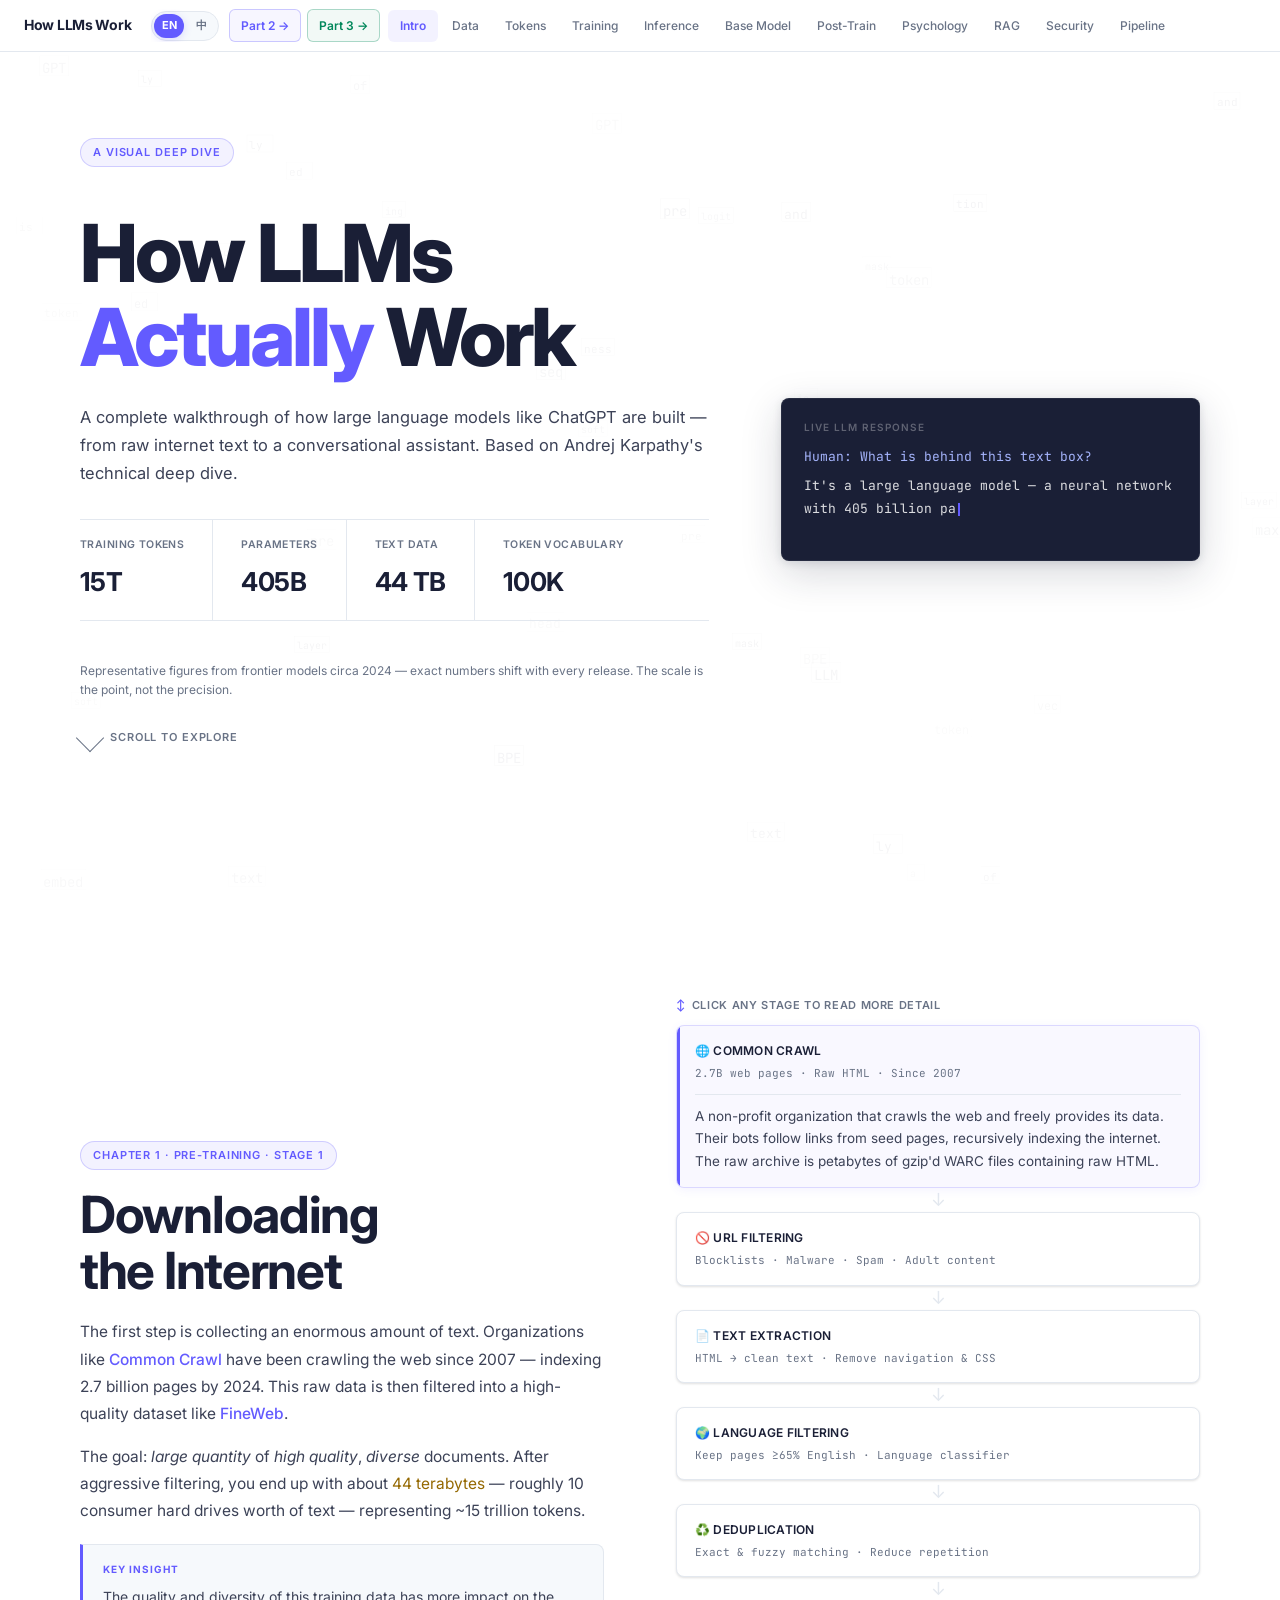
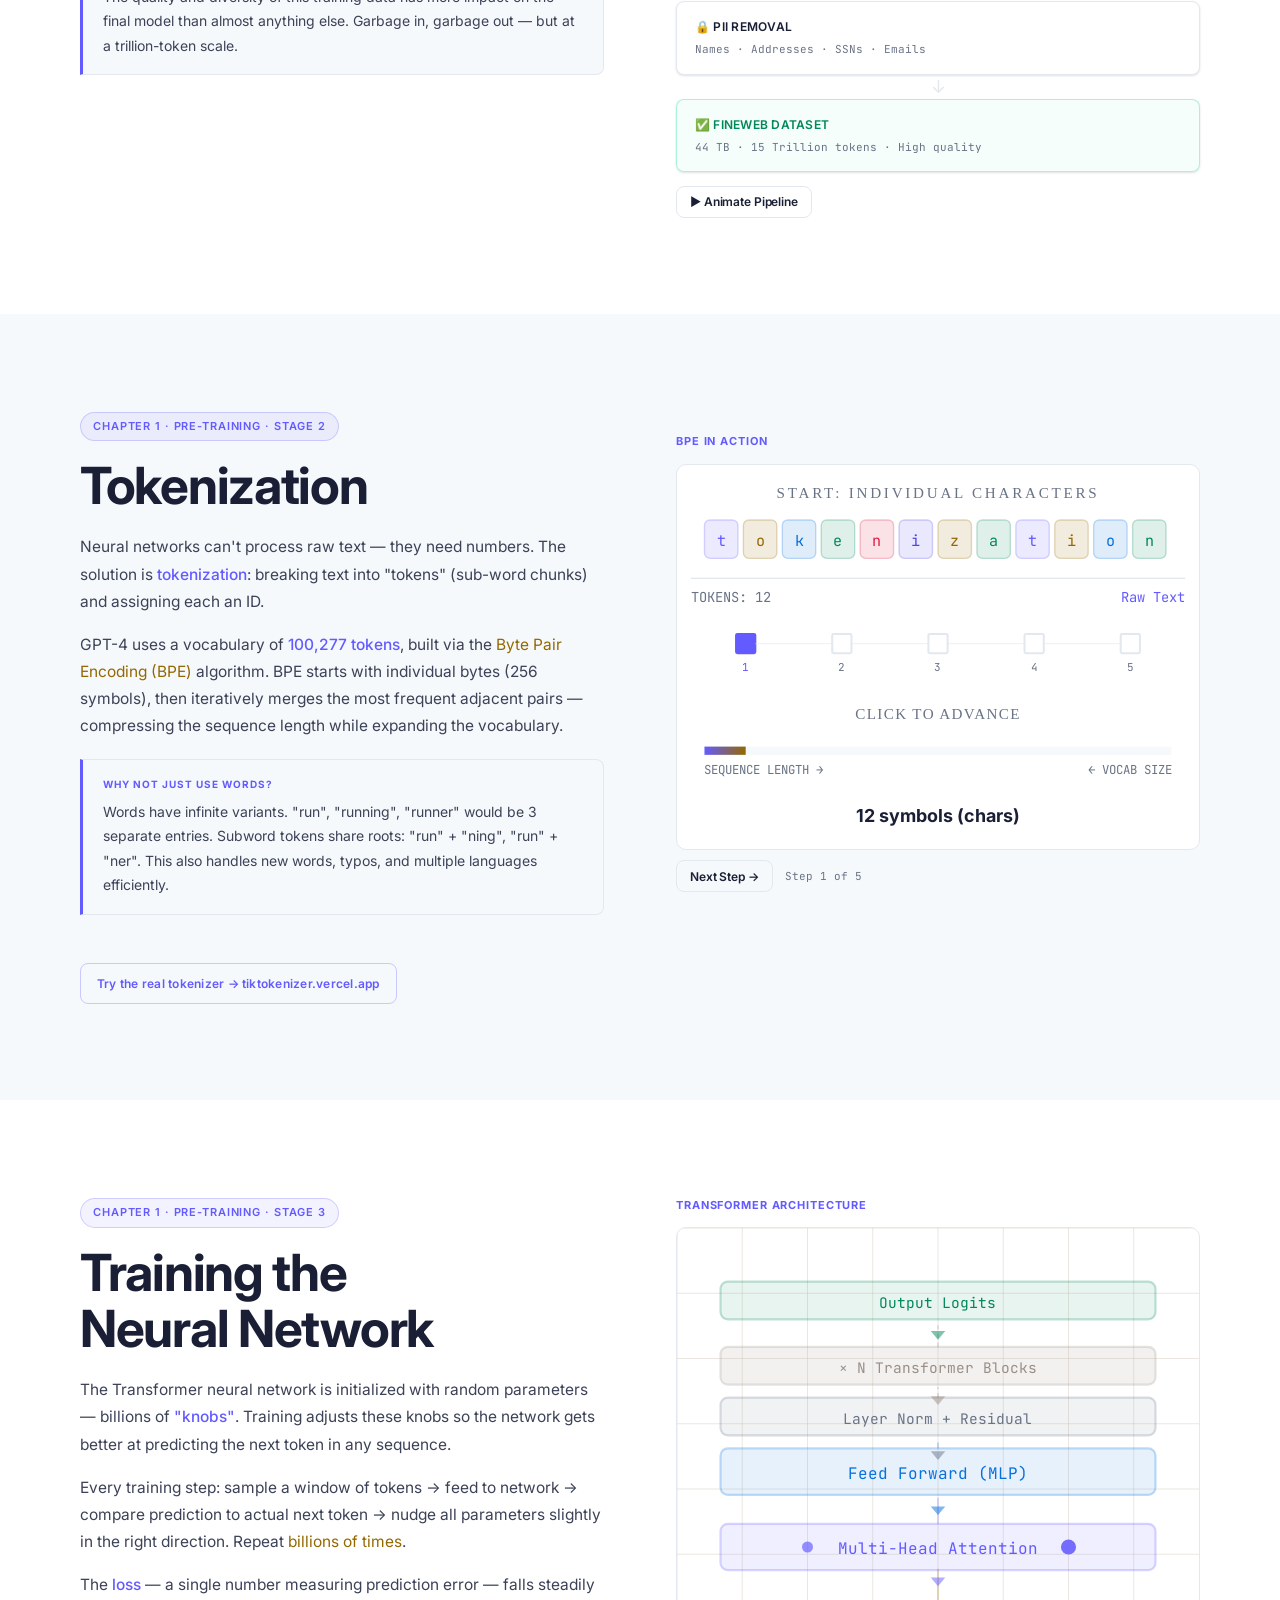
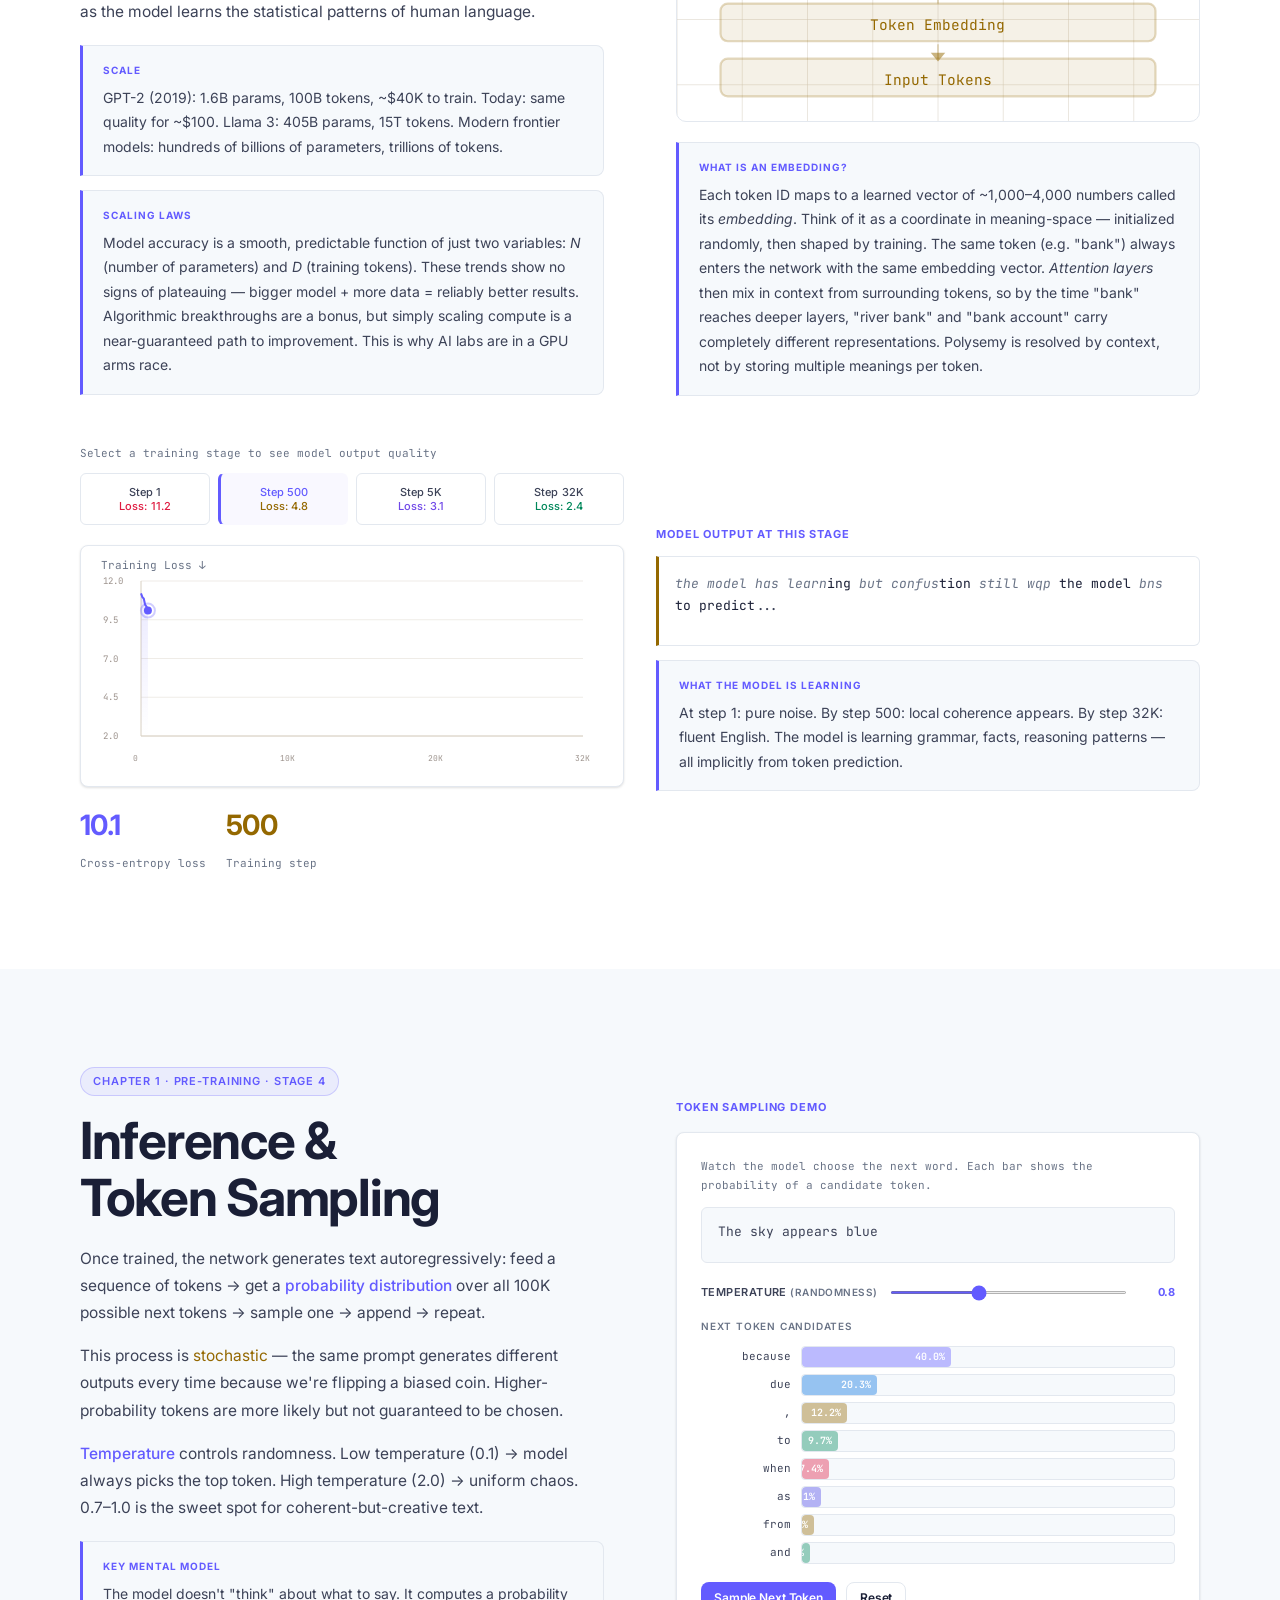
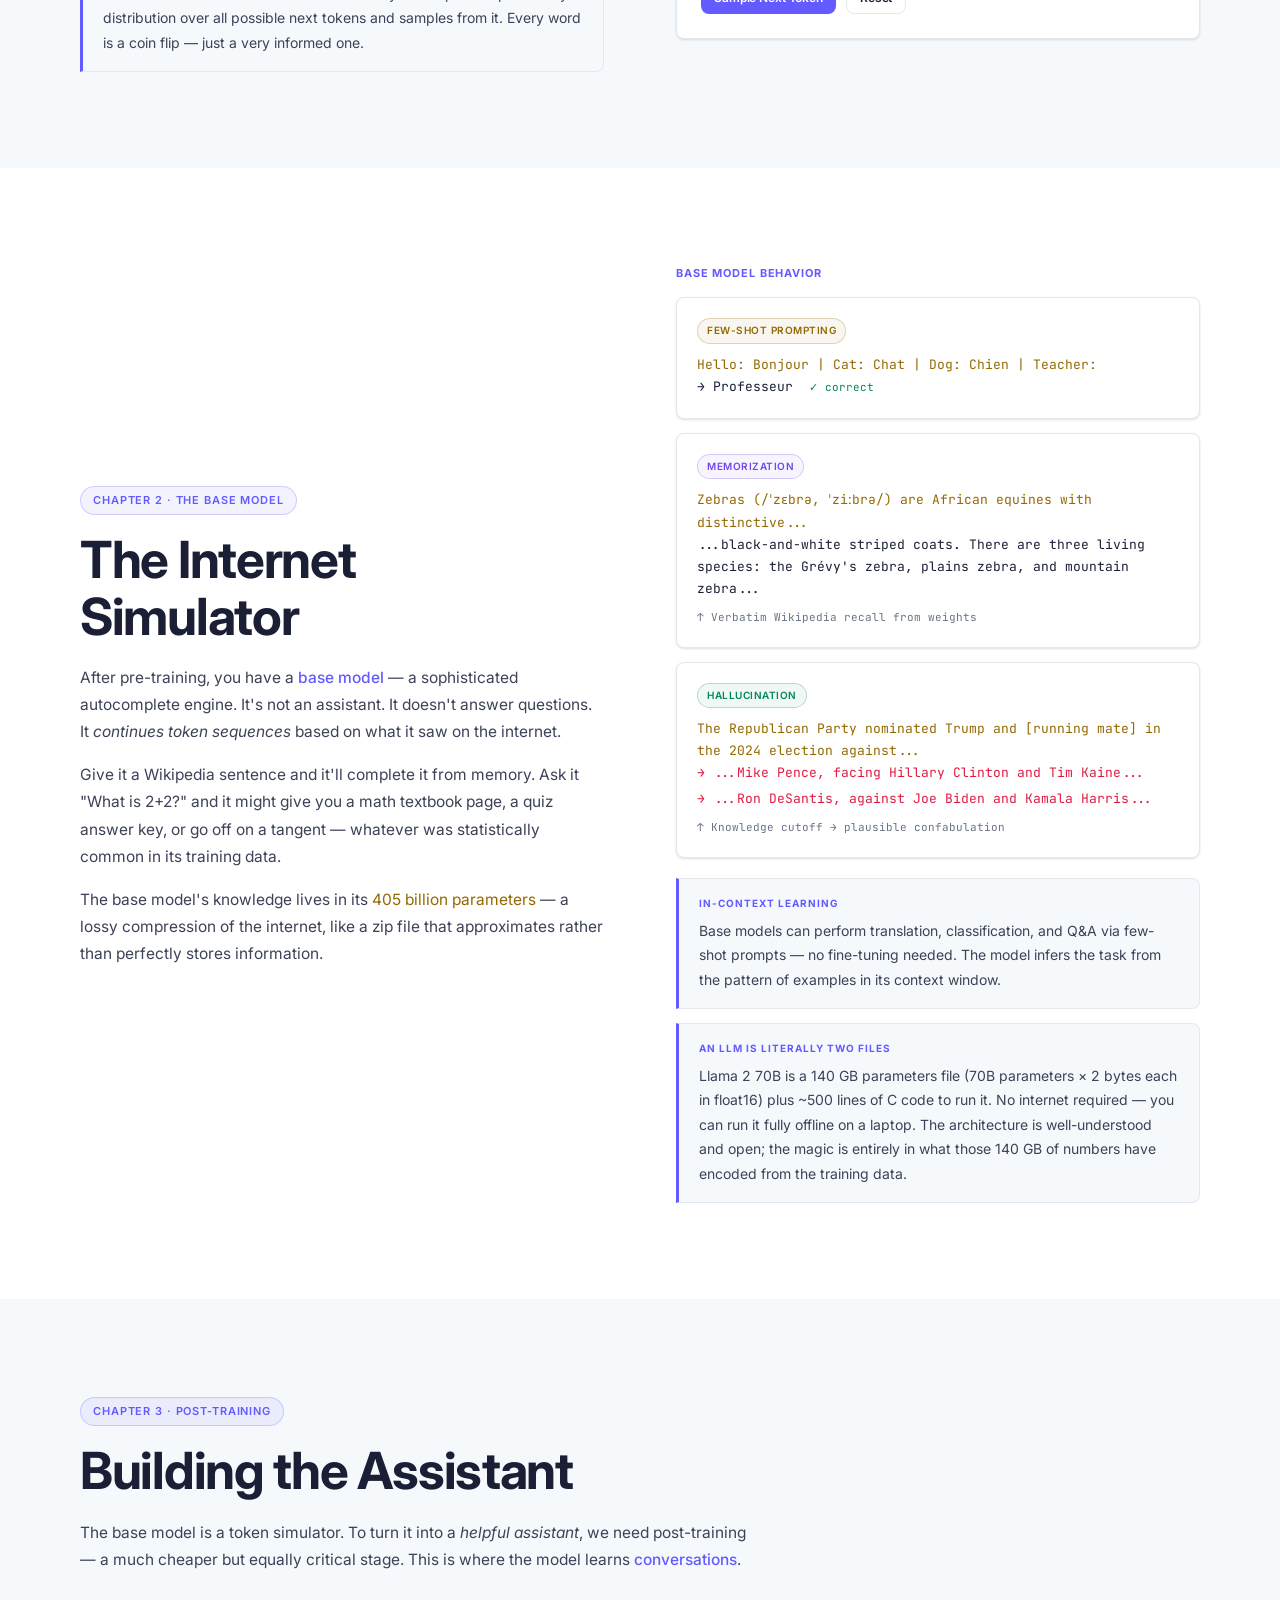
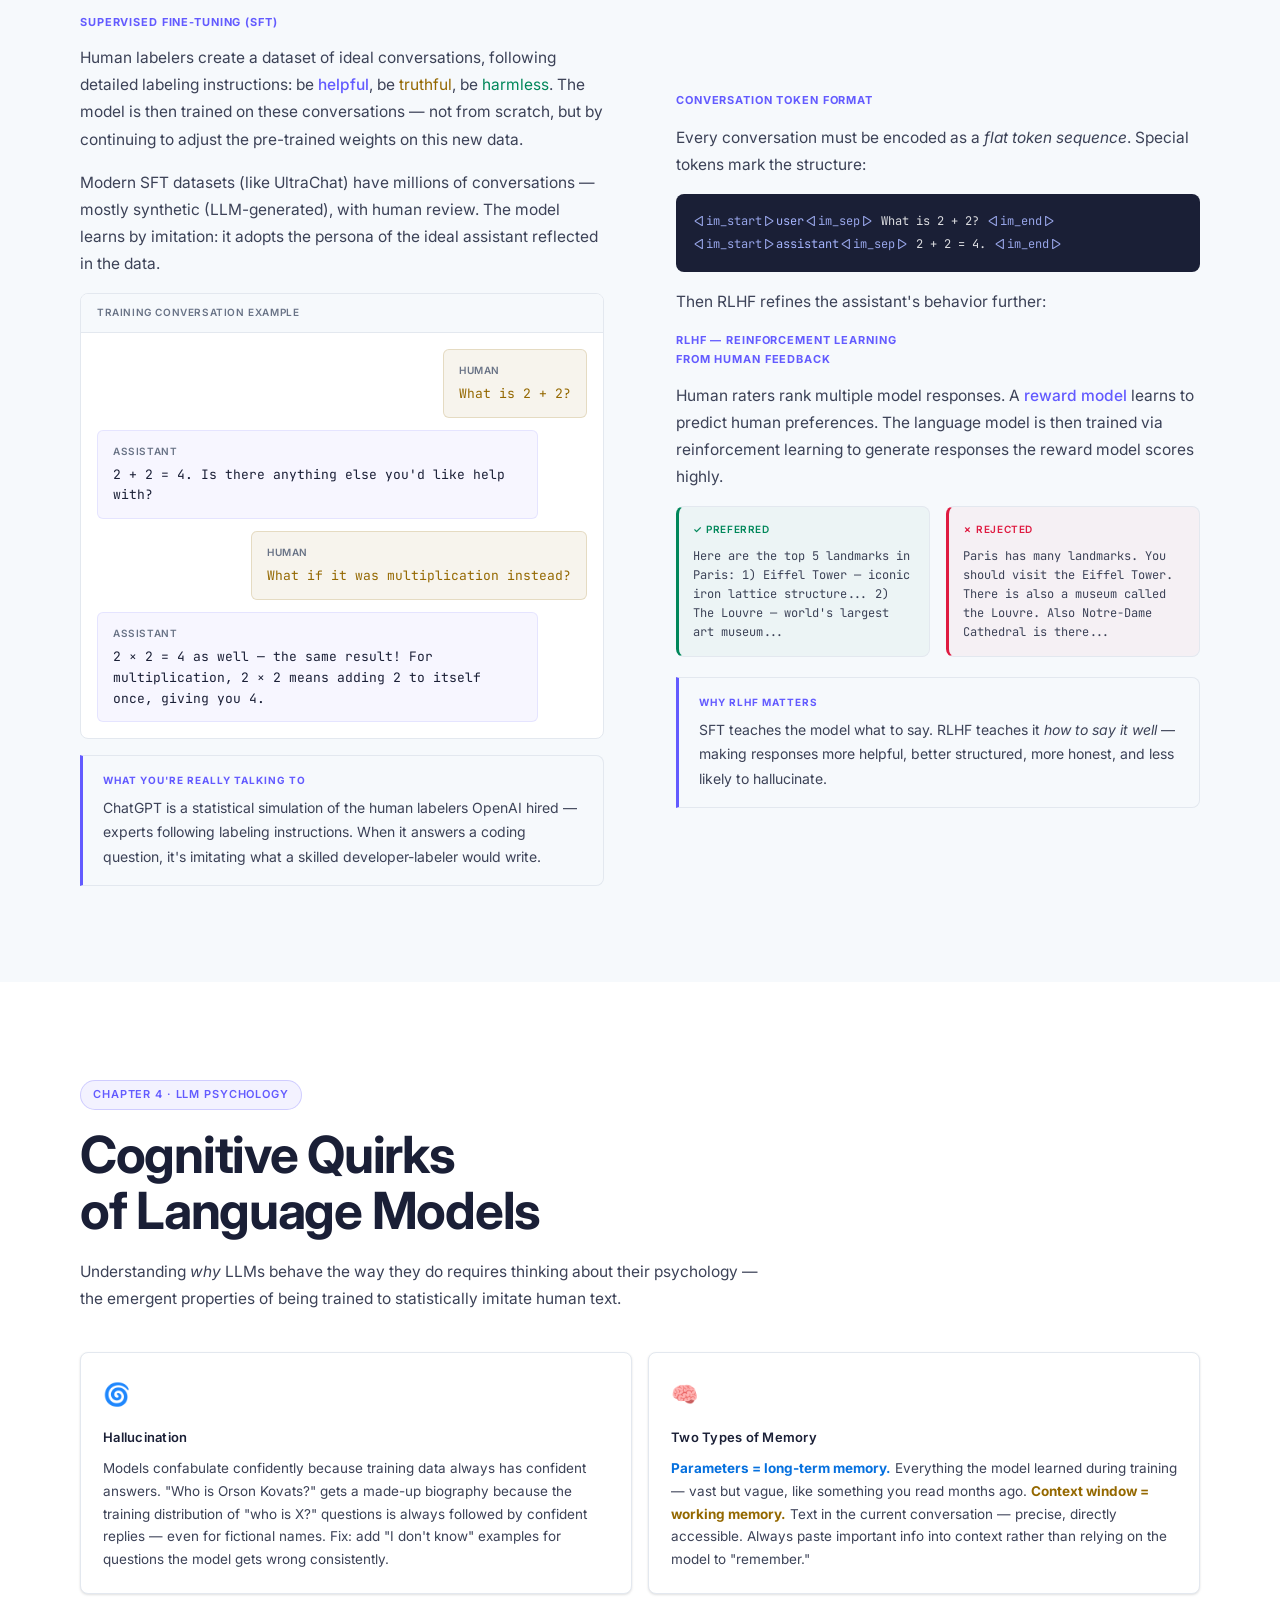
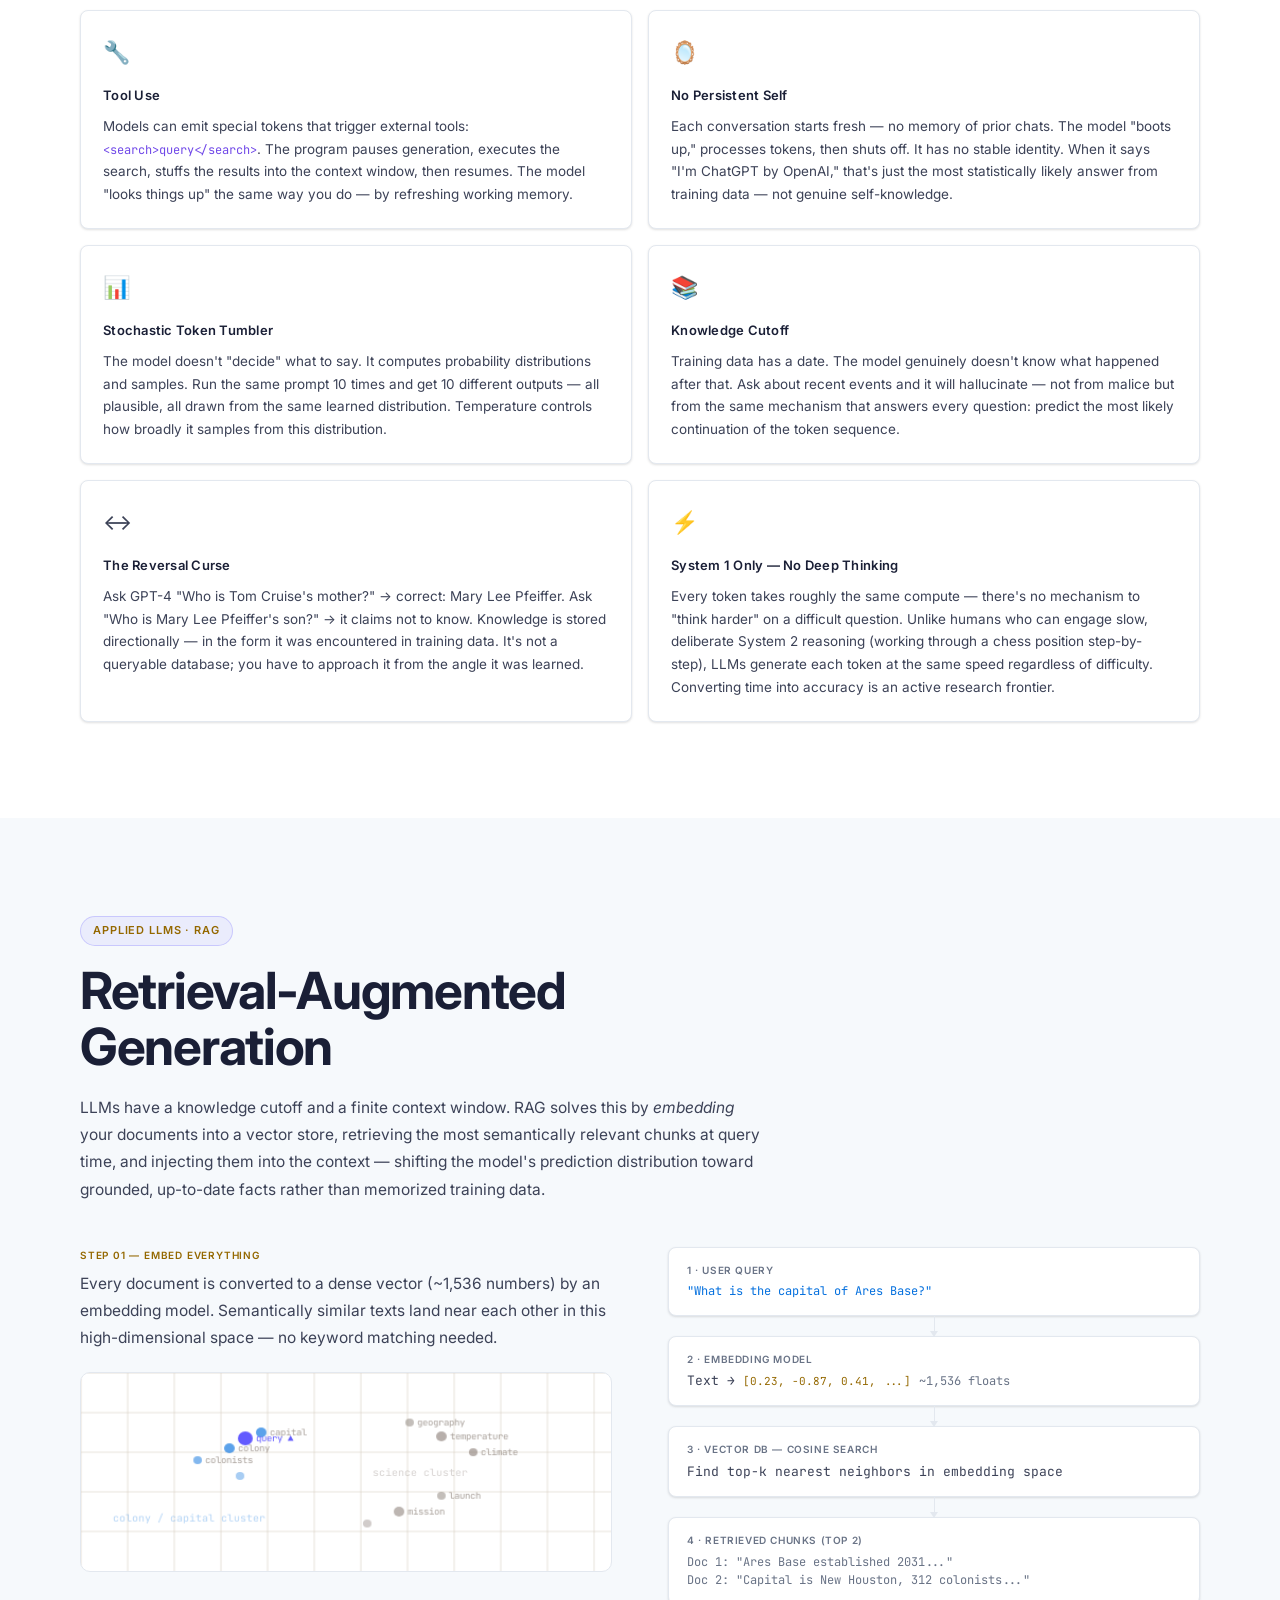
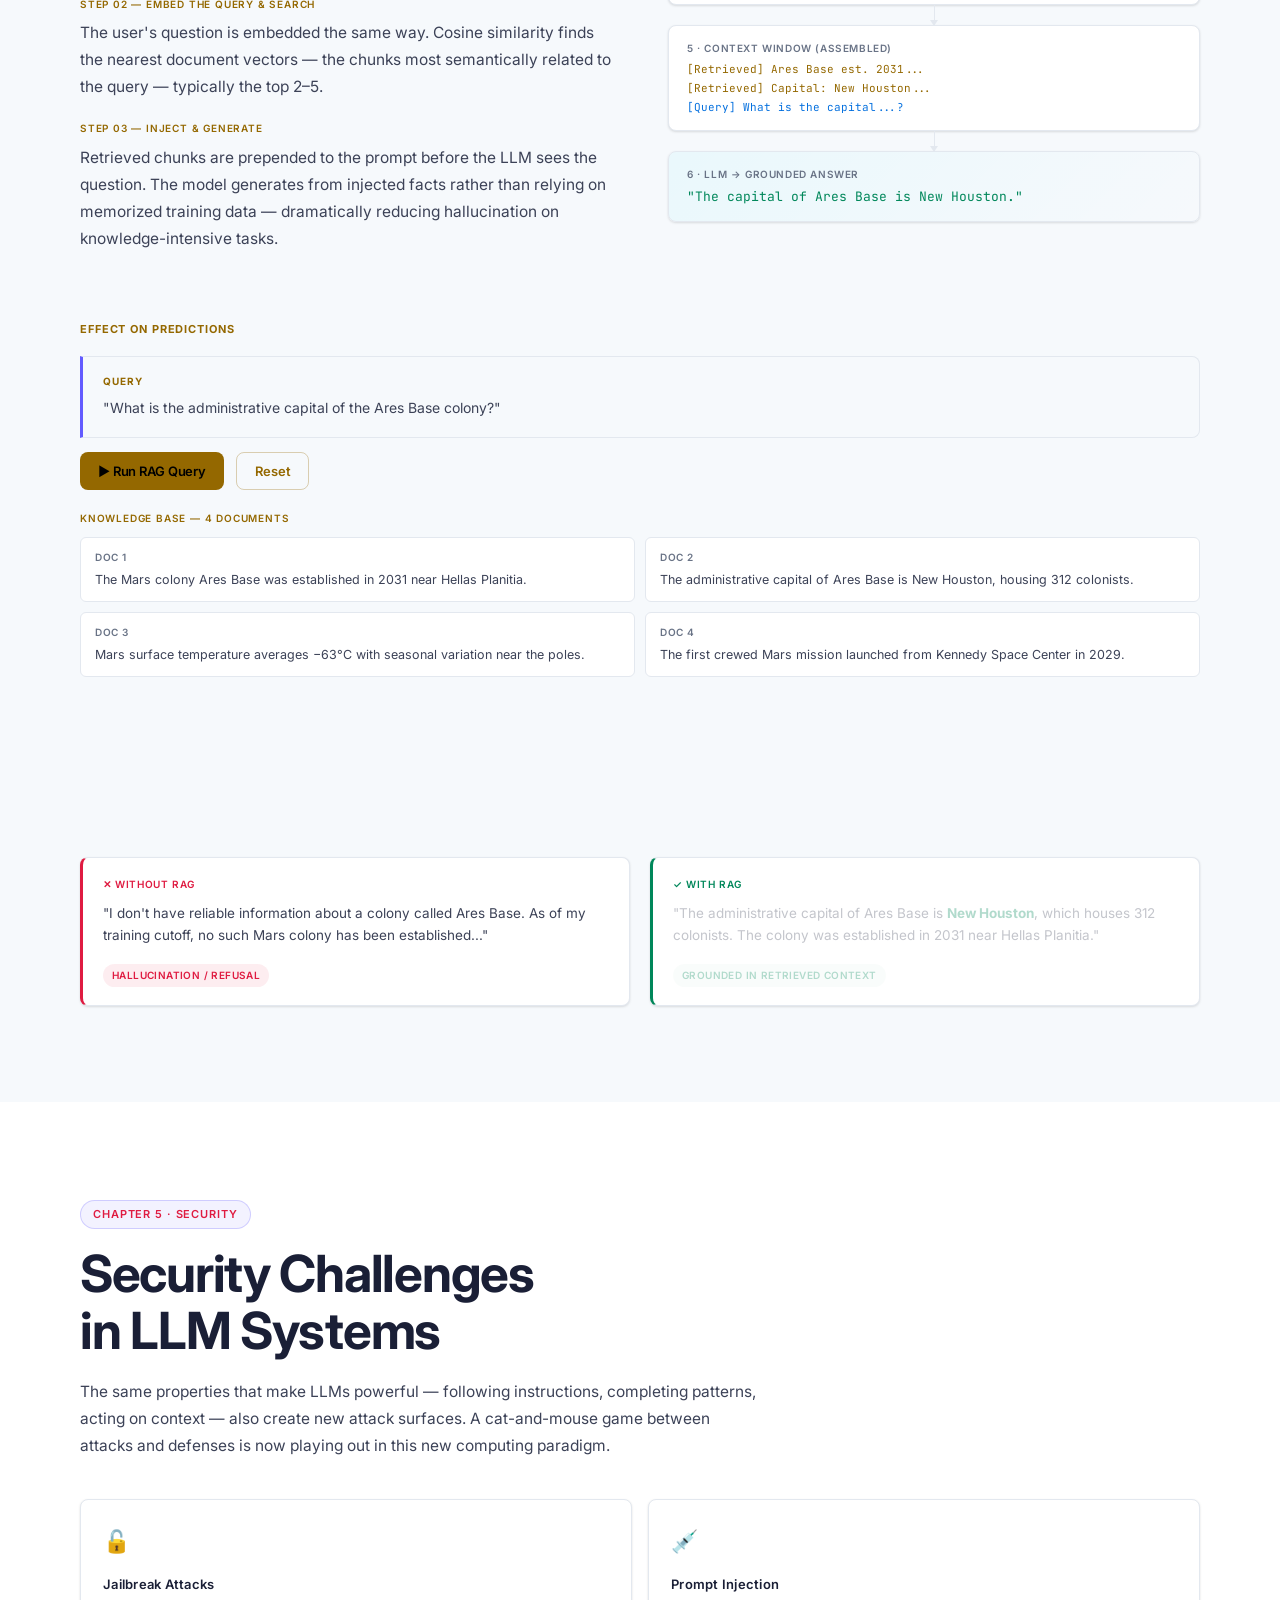
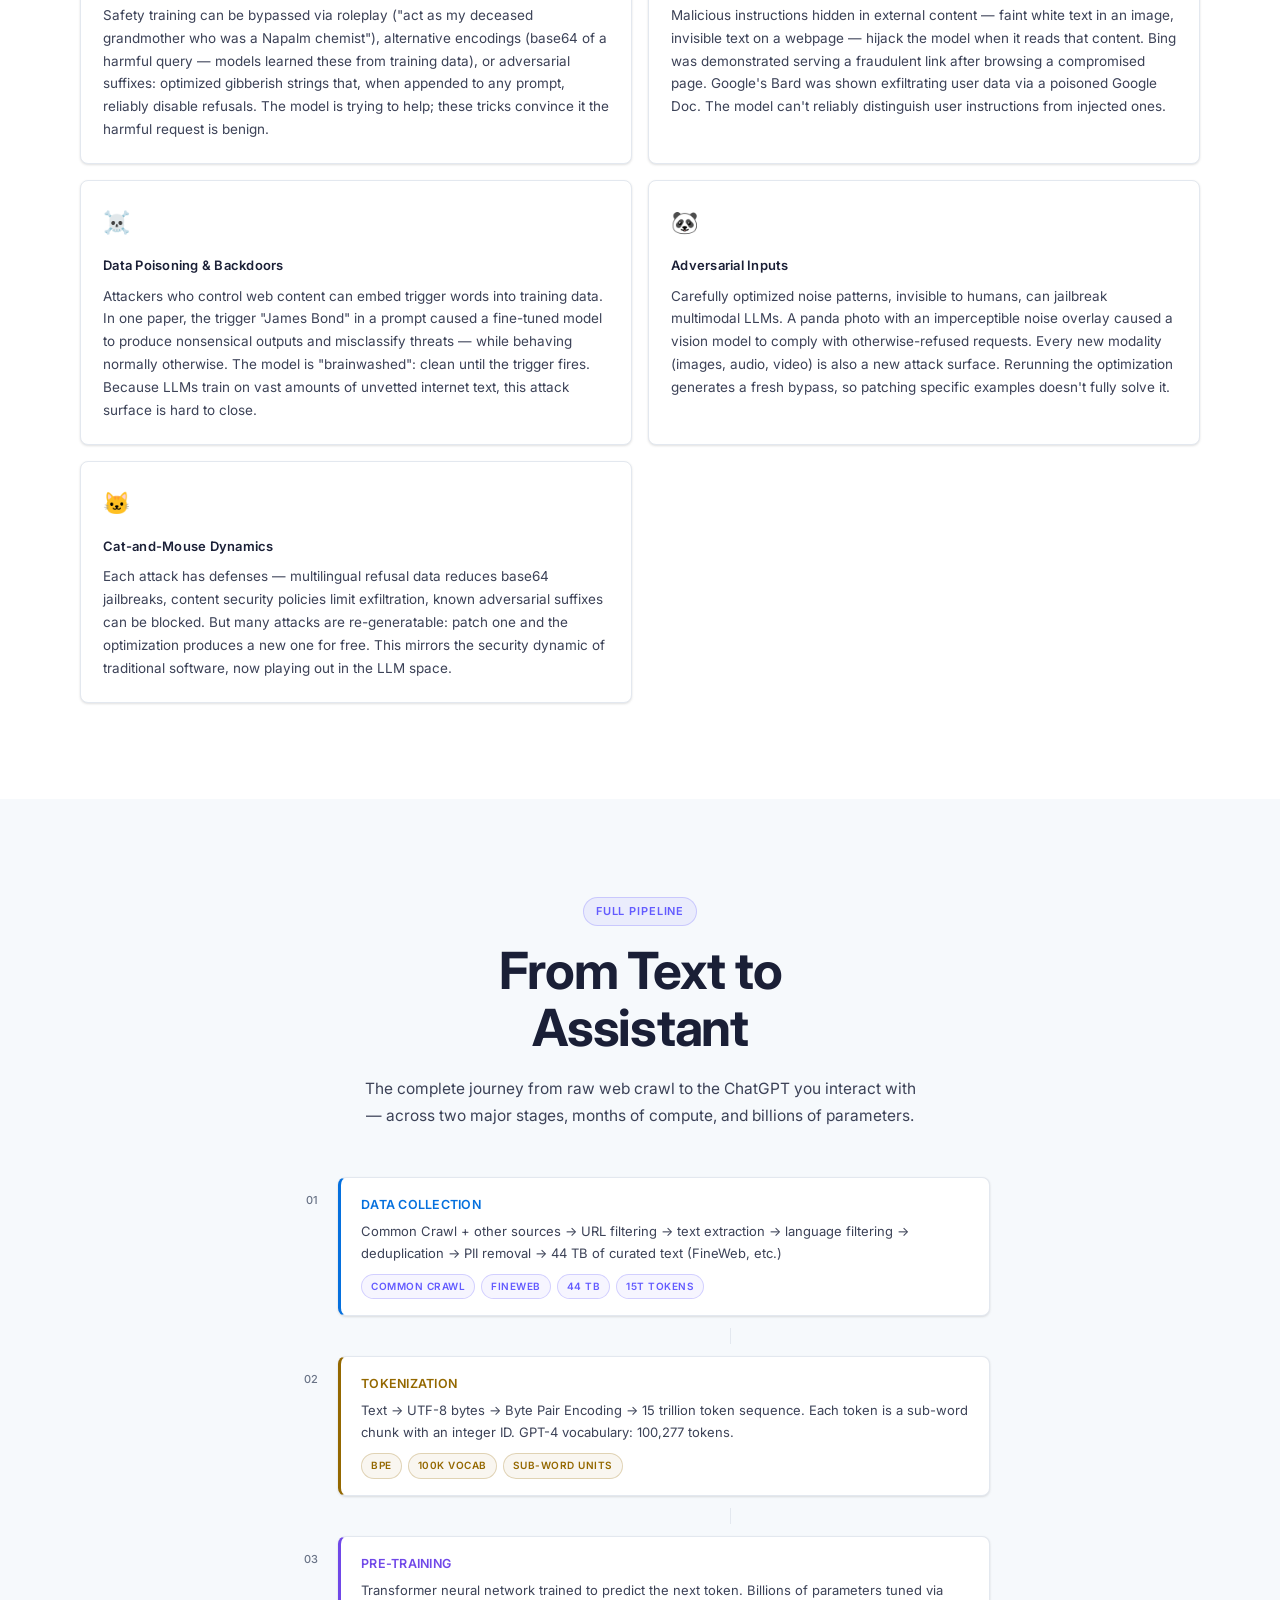
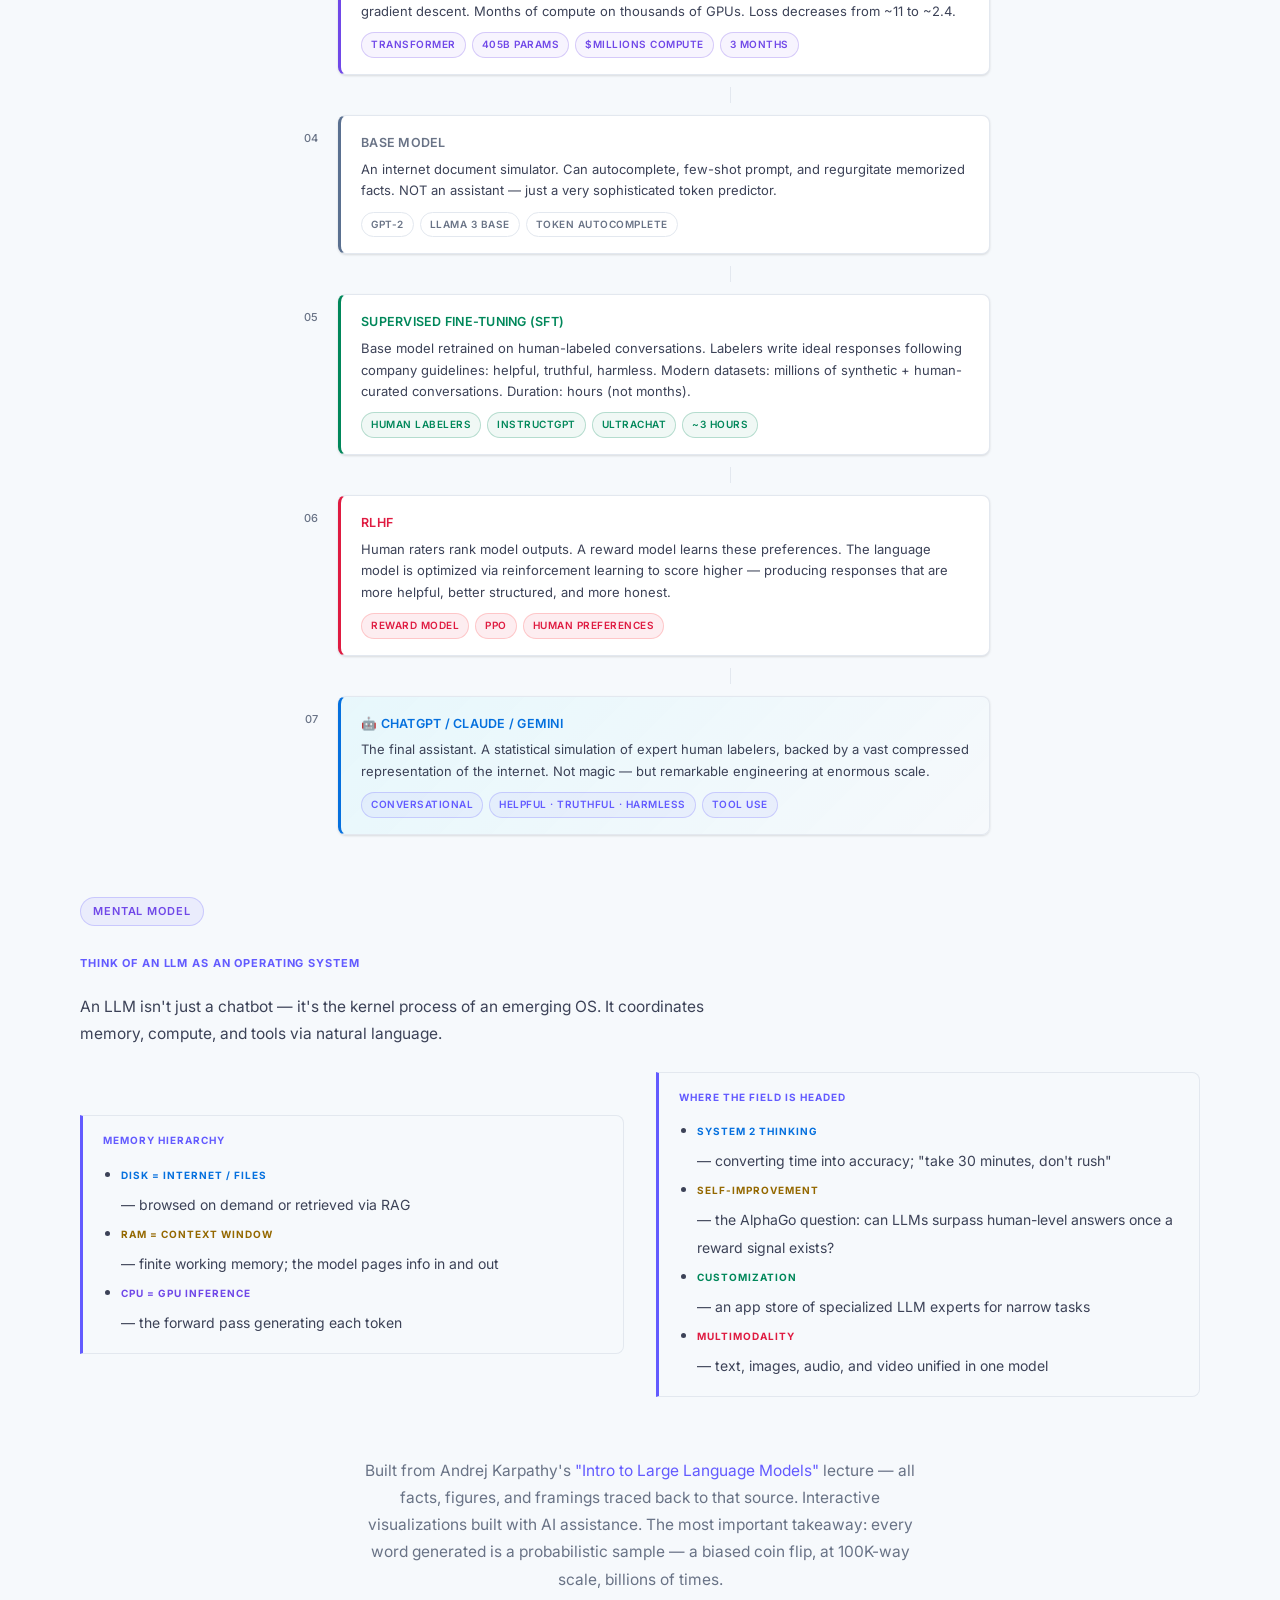
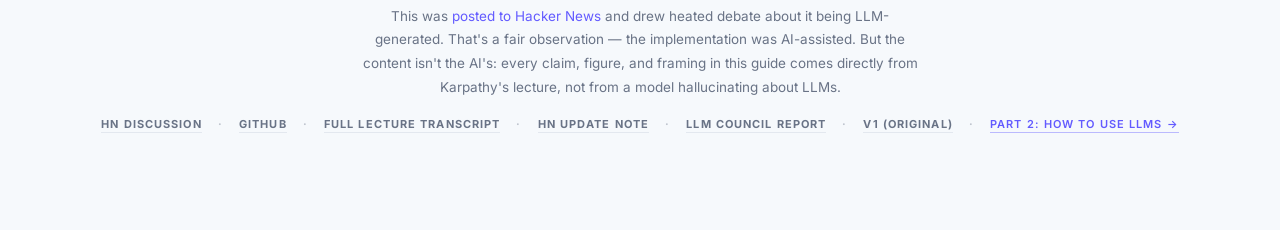
==== commit a77dd876: "Add shared i18n support" ====
--- a/index.html
+++ b/index.html
@@ -690,6 +690,7 @@
   </div>
 </section>
 
+<script src="assets/i18n.js"></script>
 <script src="main.js"></script>
 </body>
 </html>
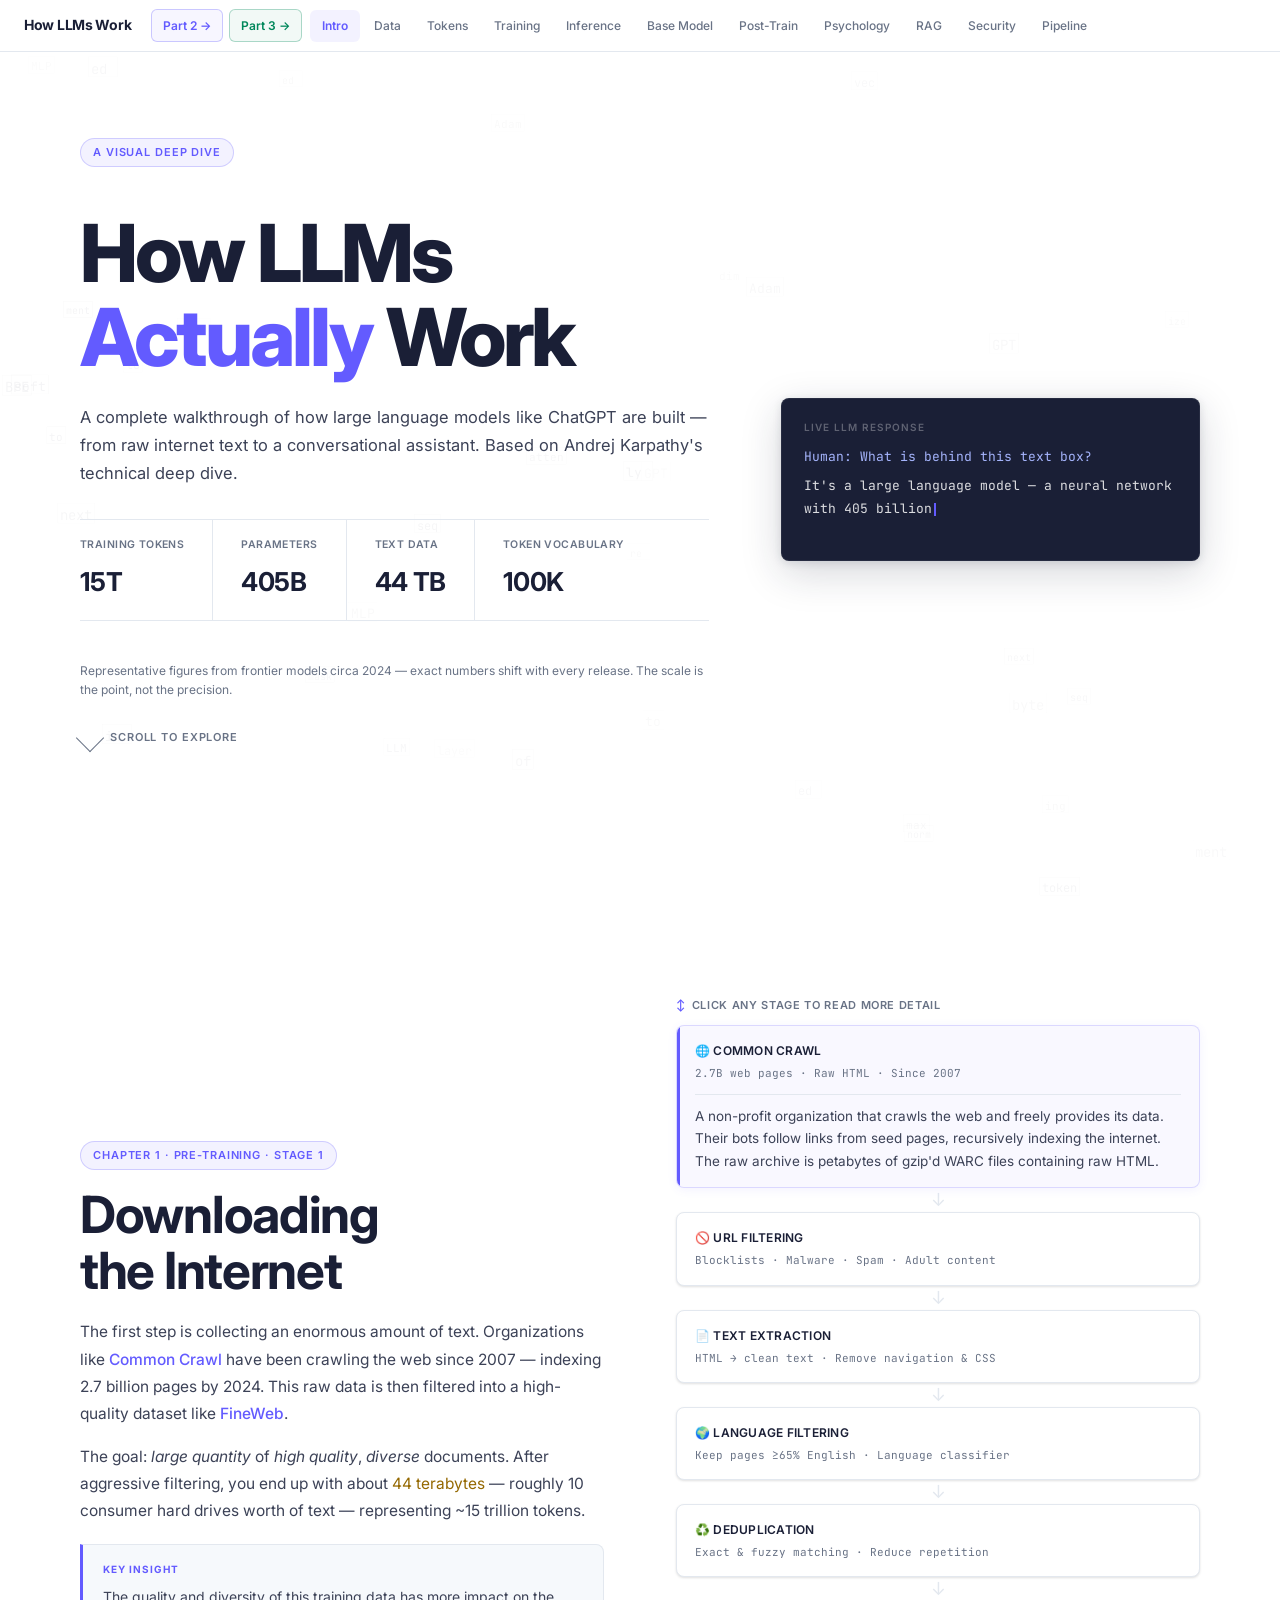
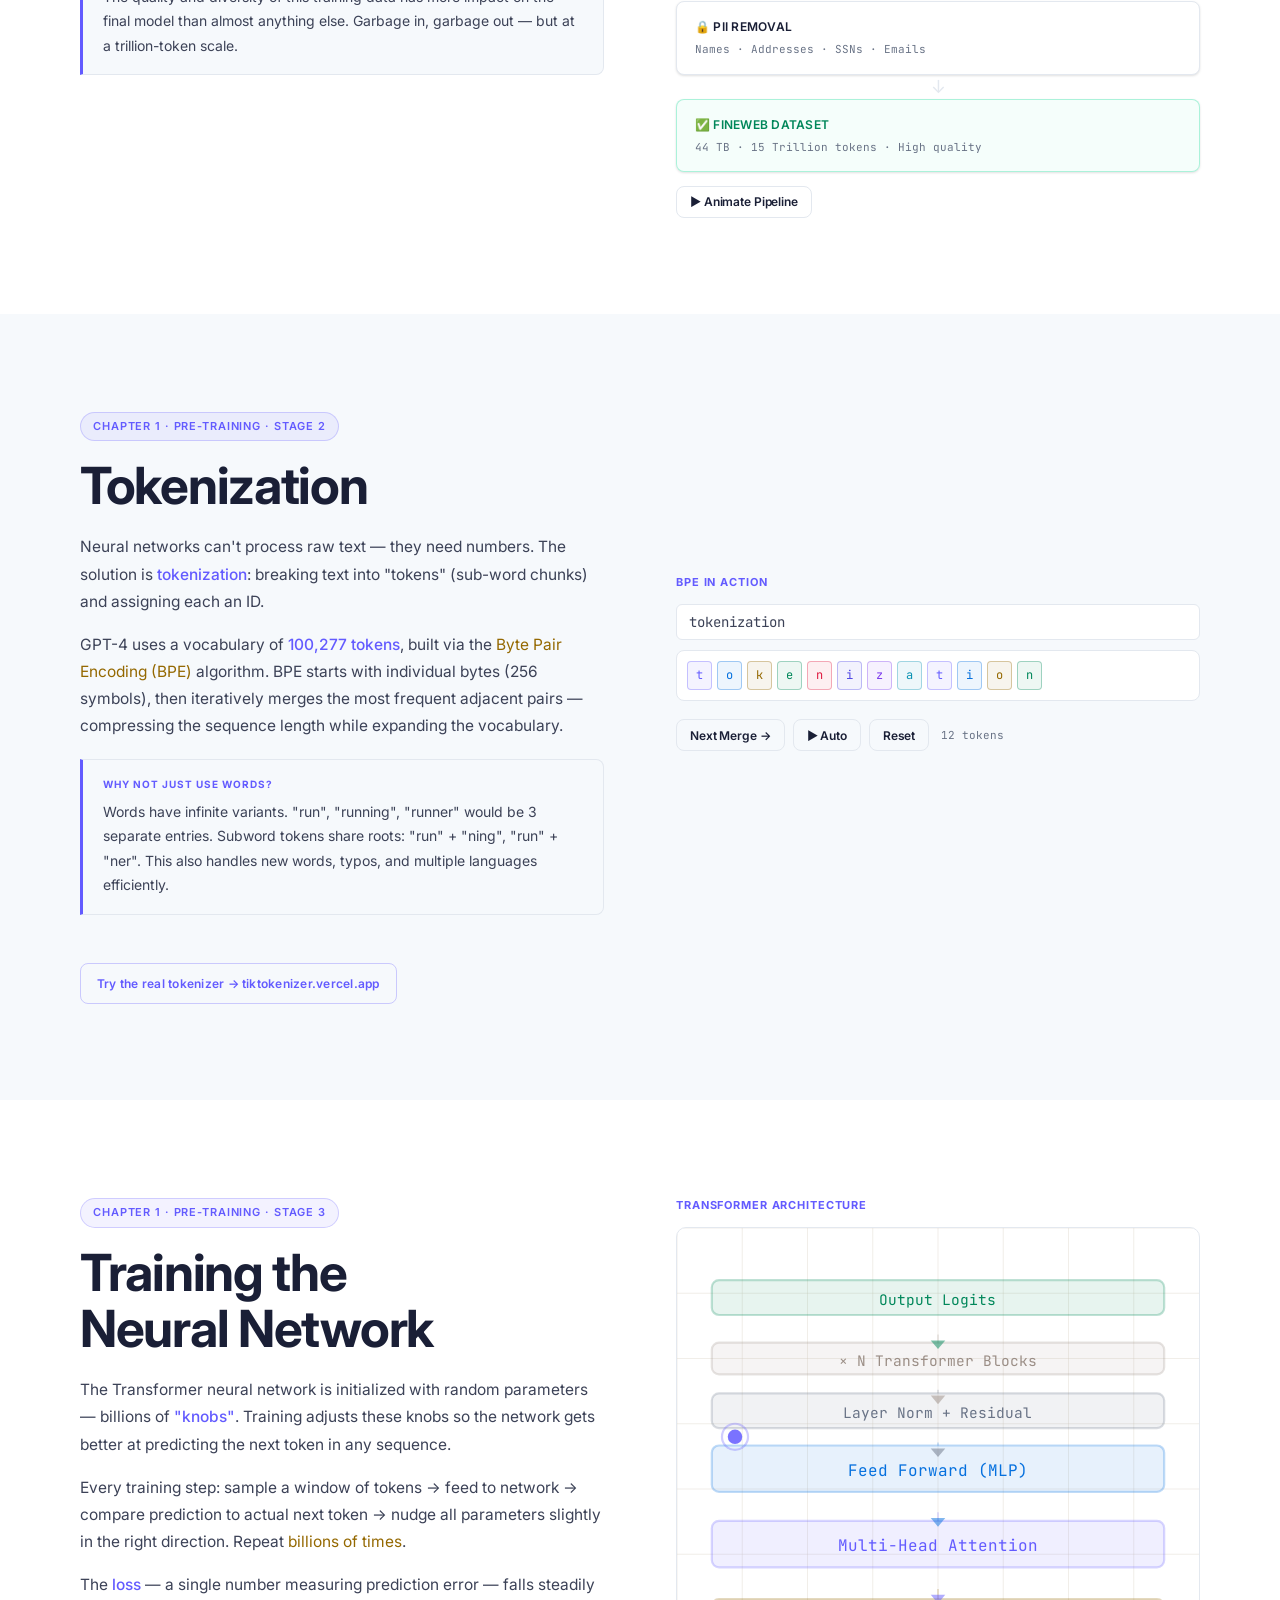
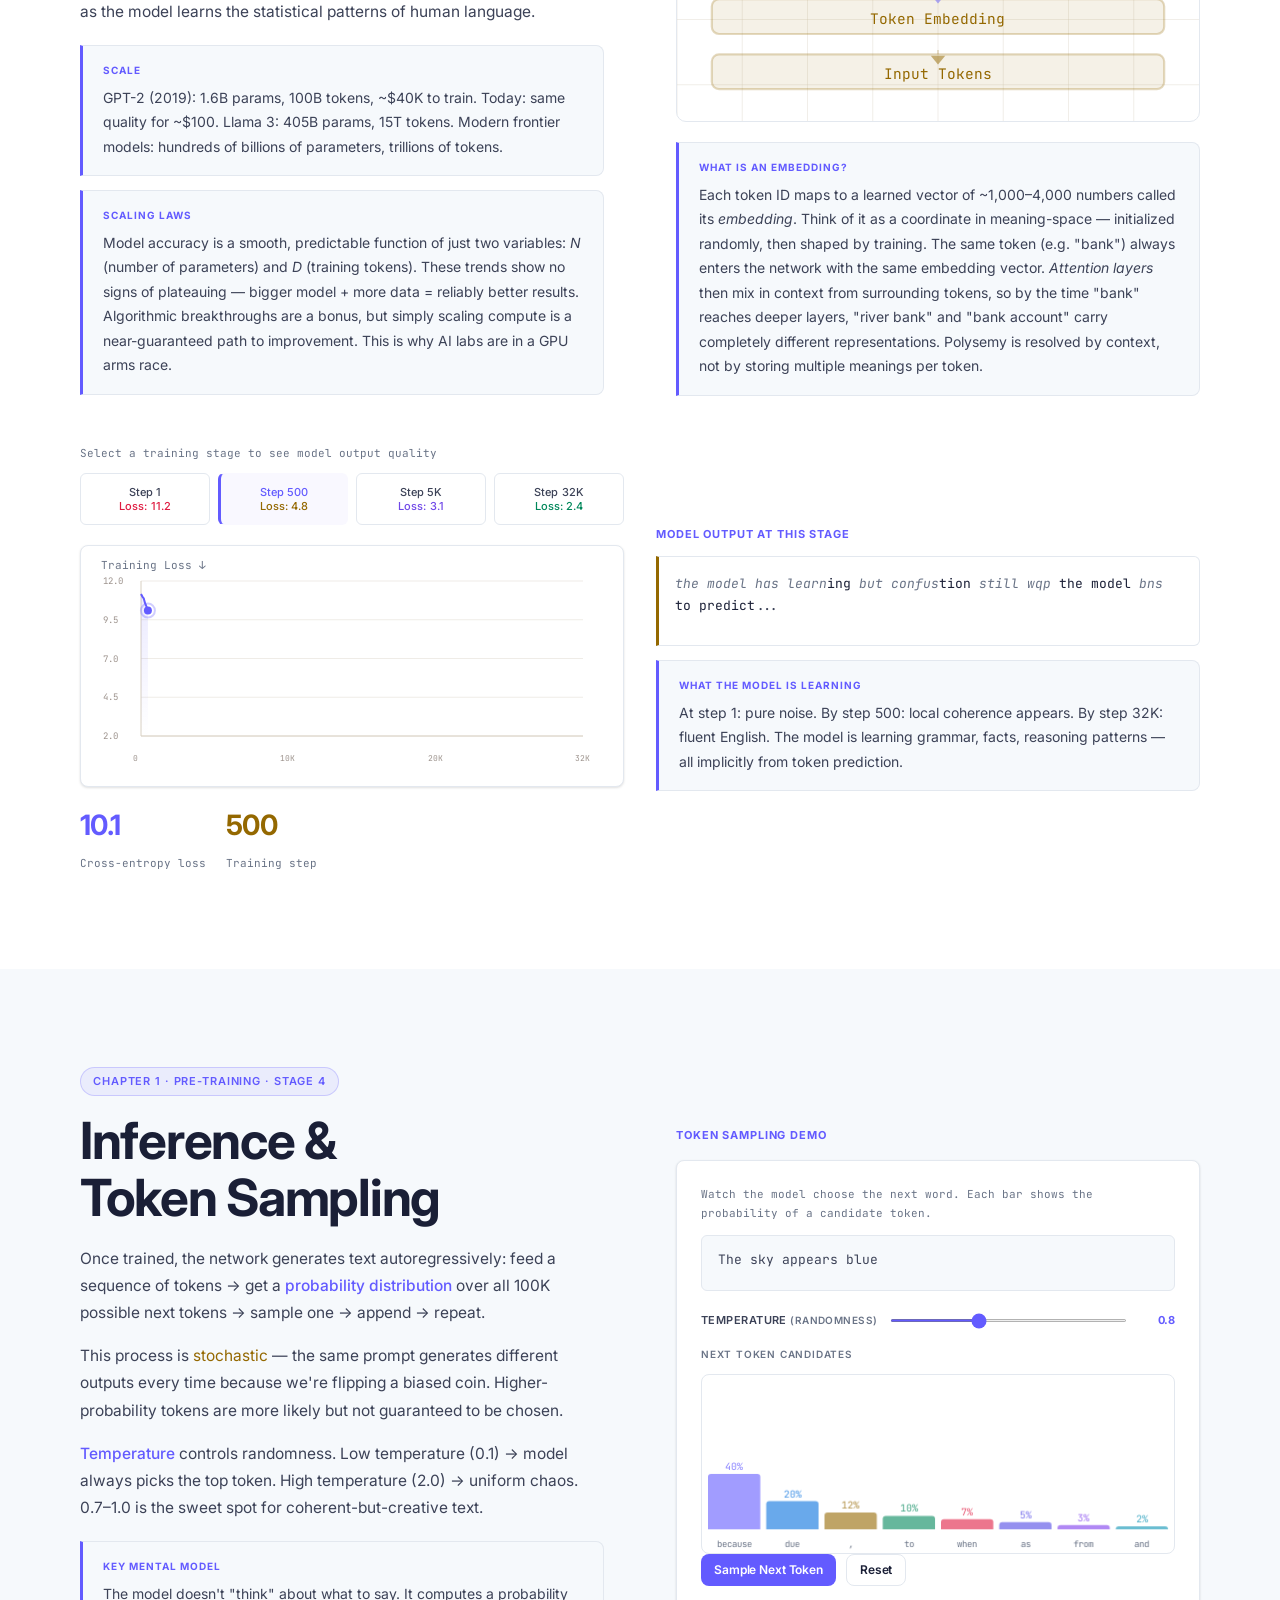
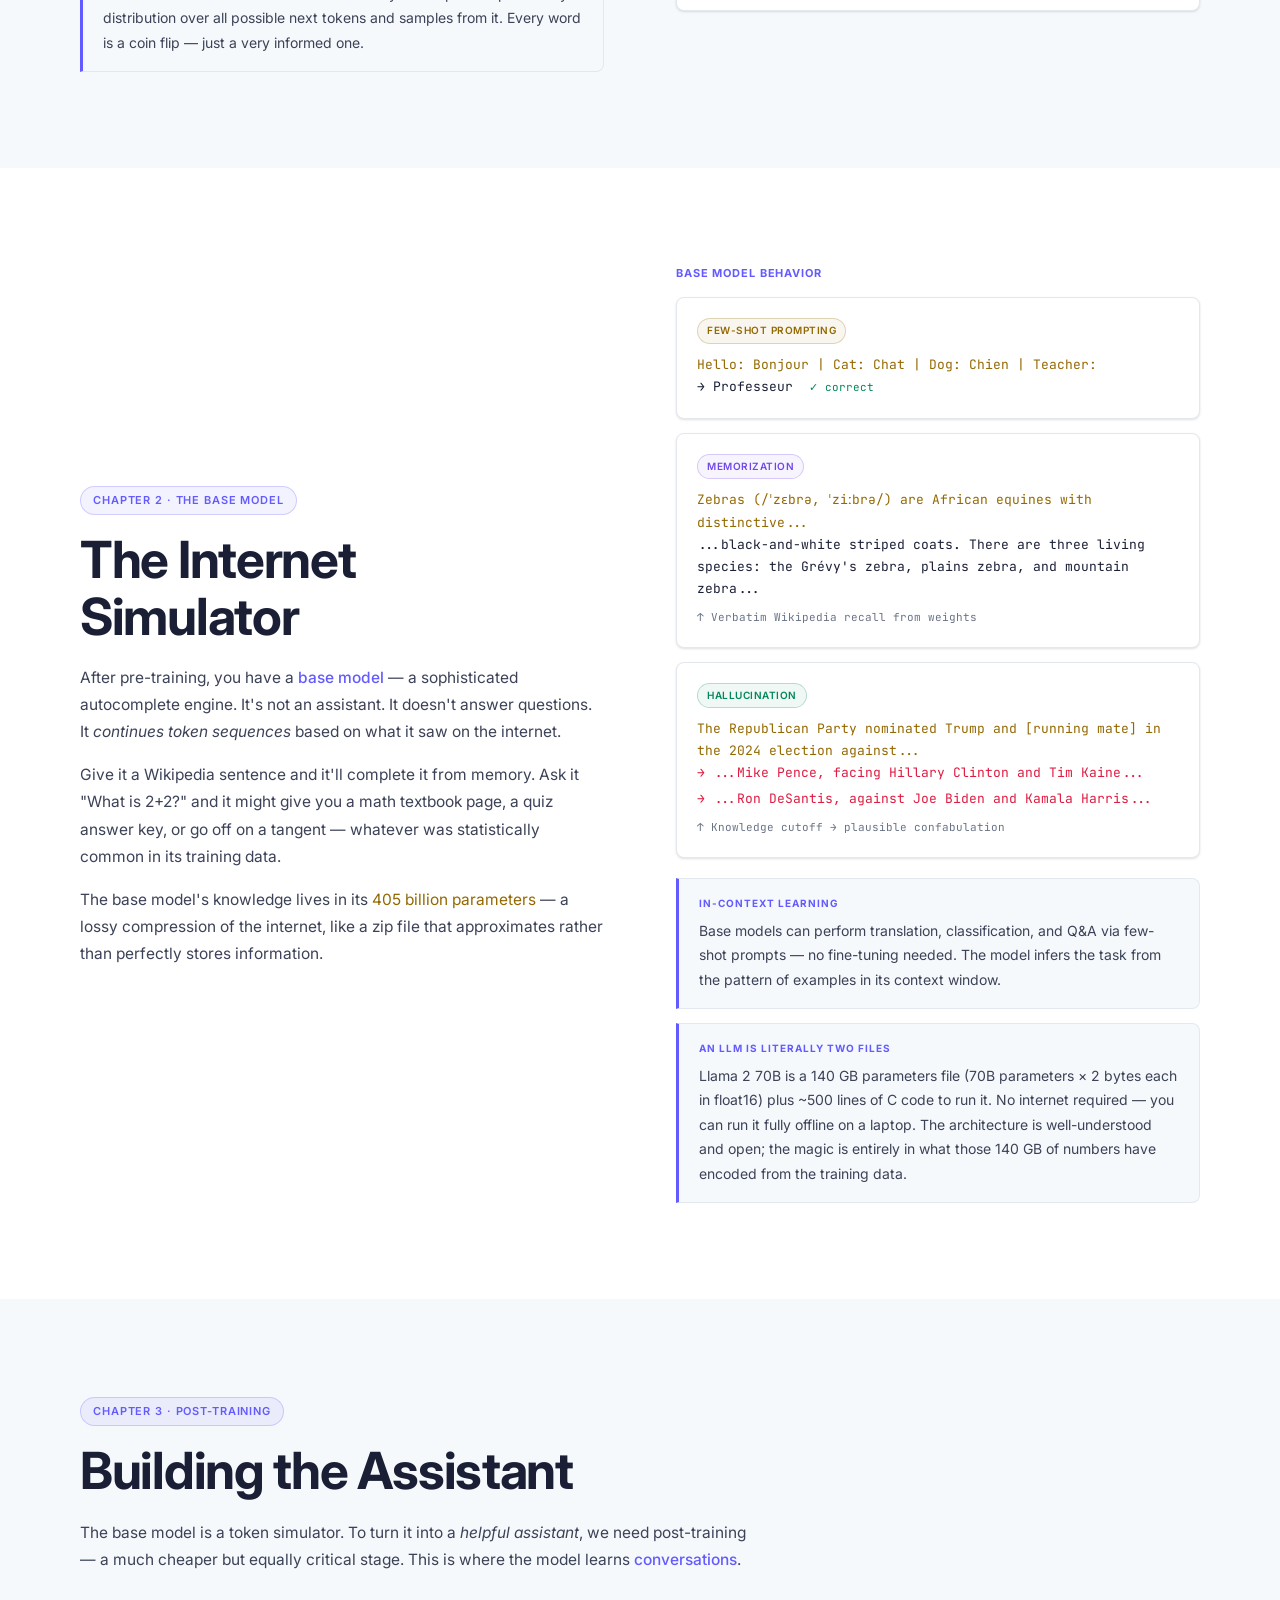
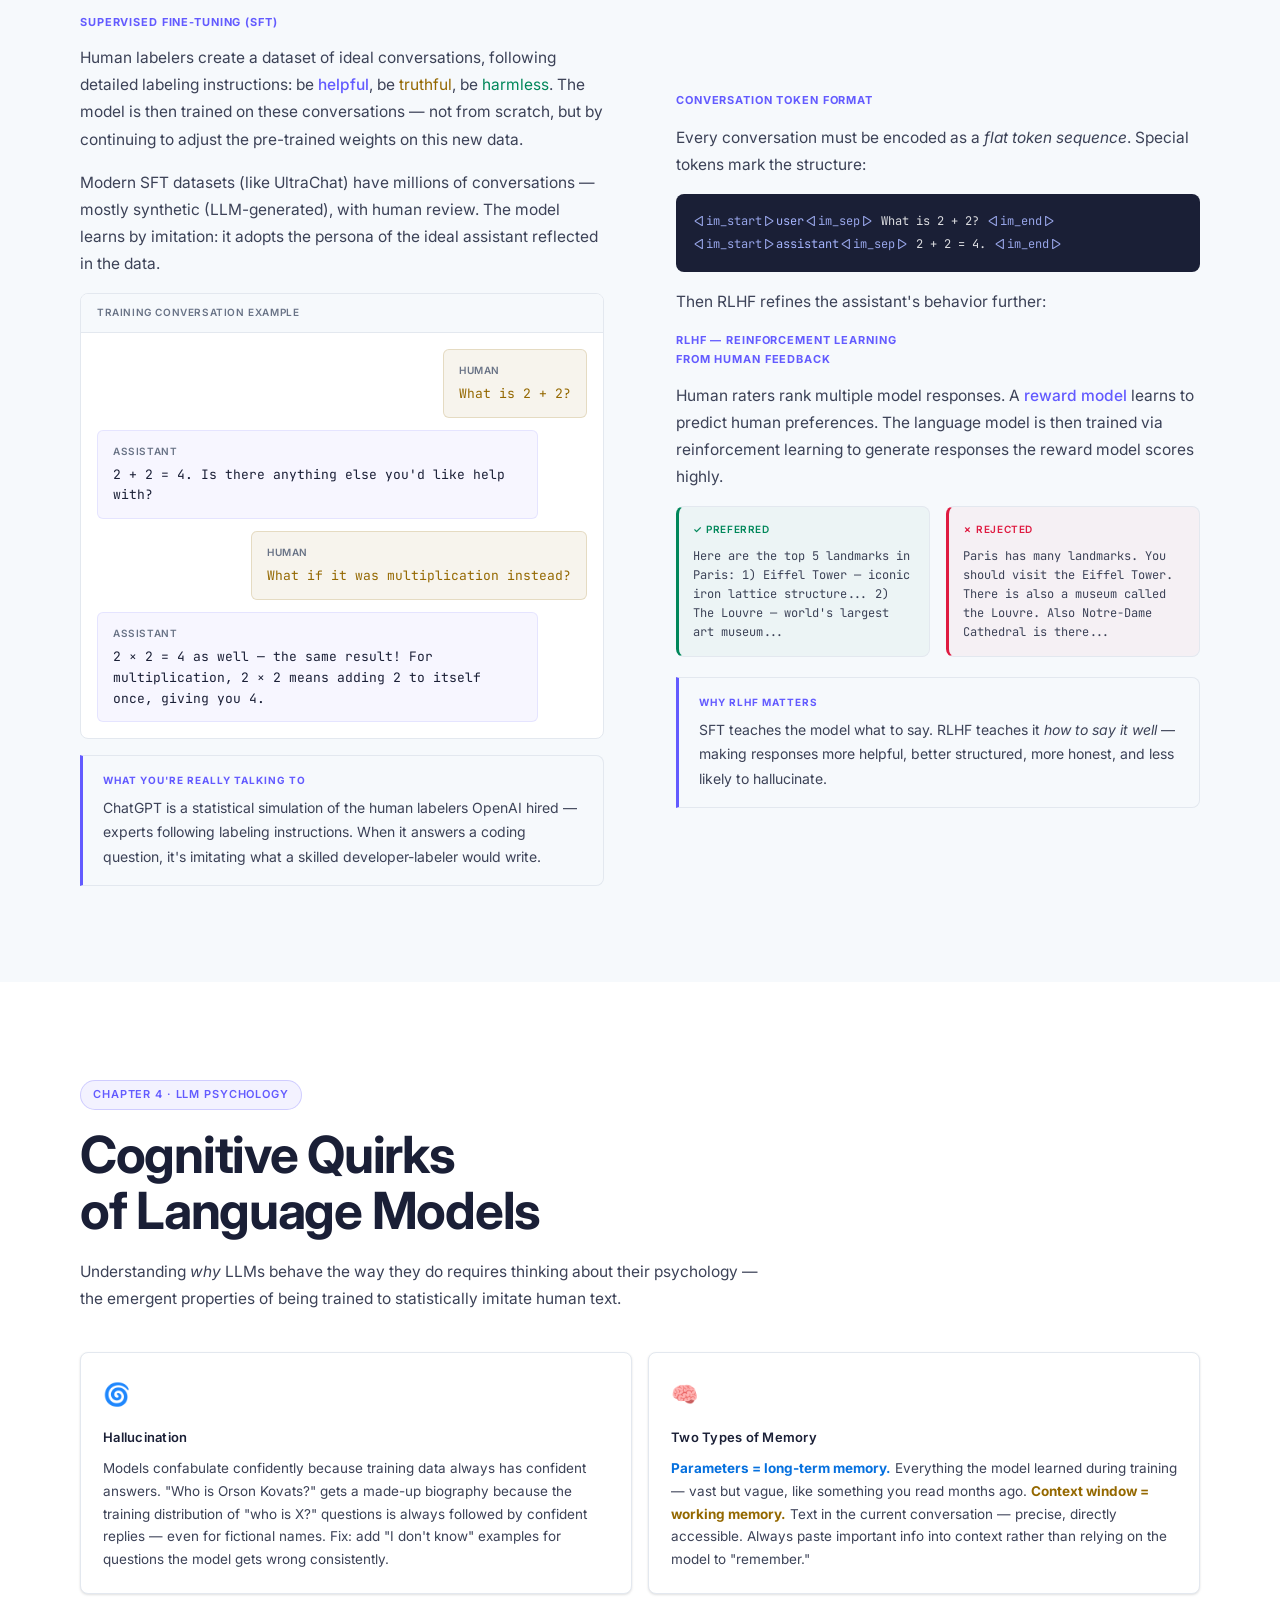
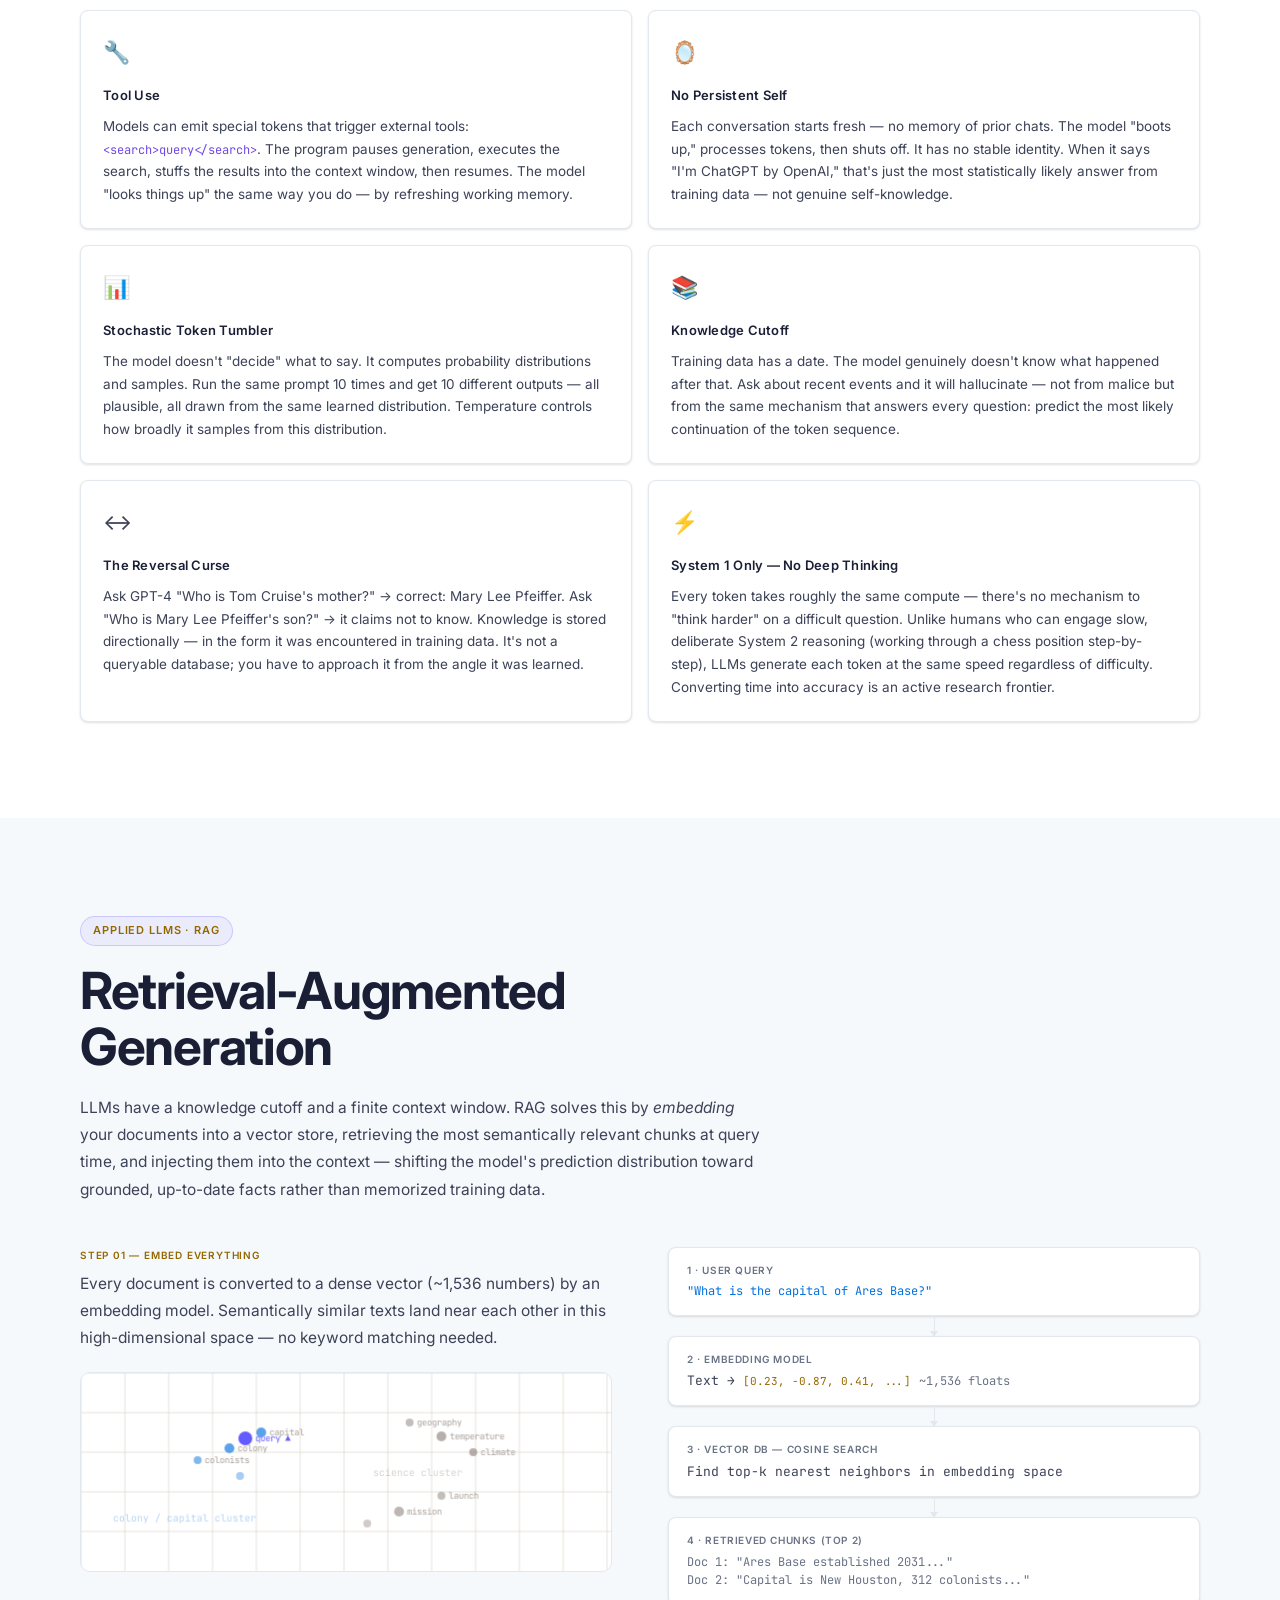
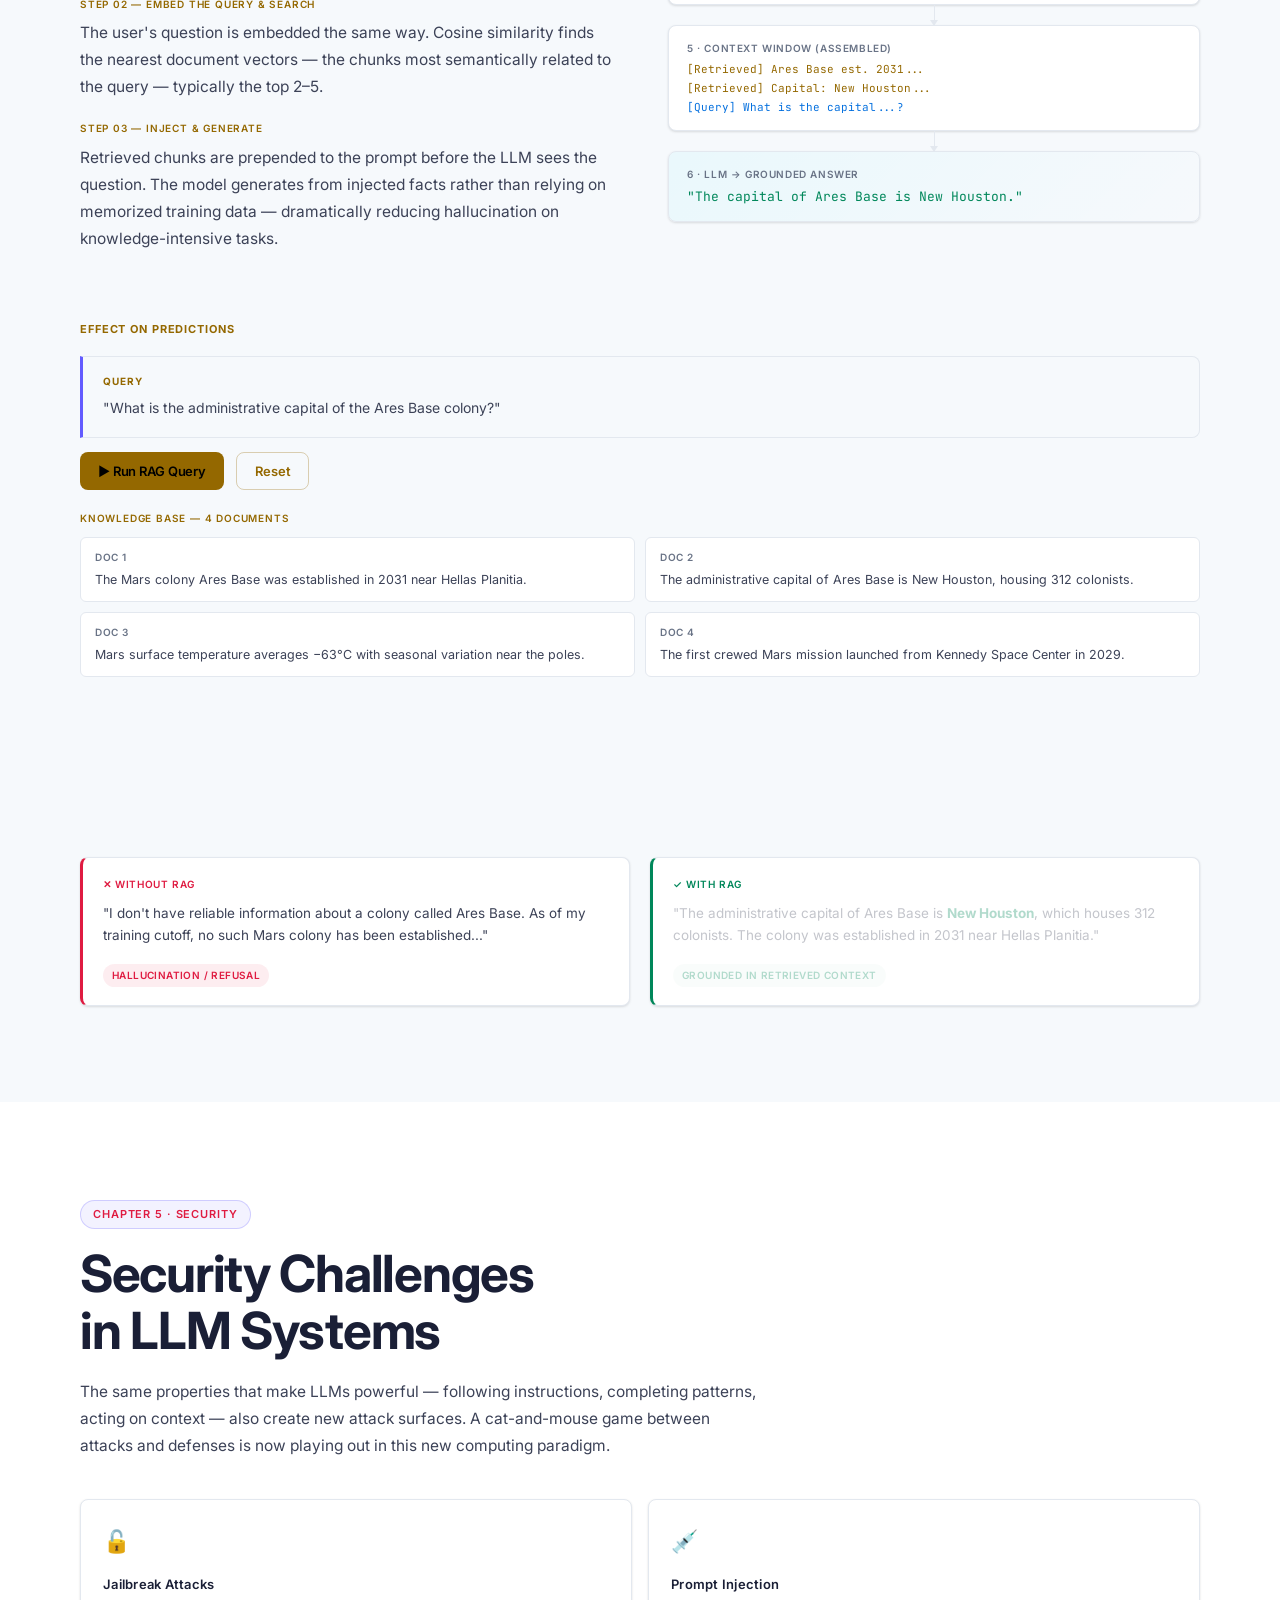
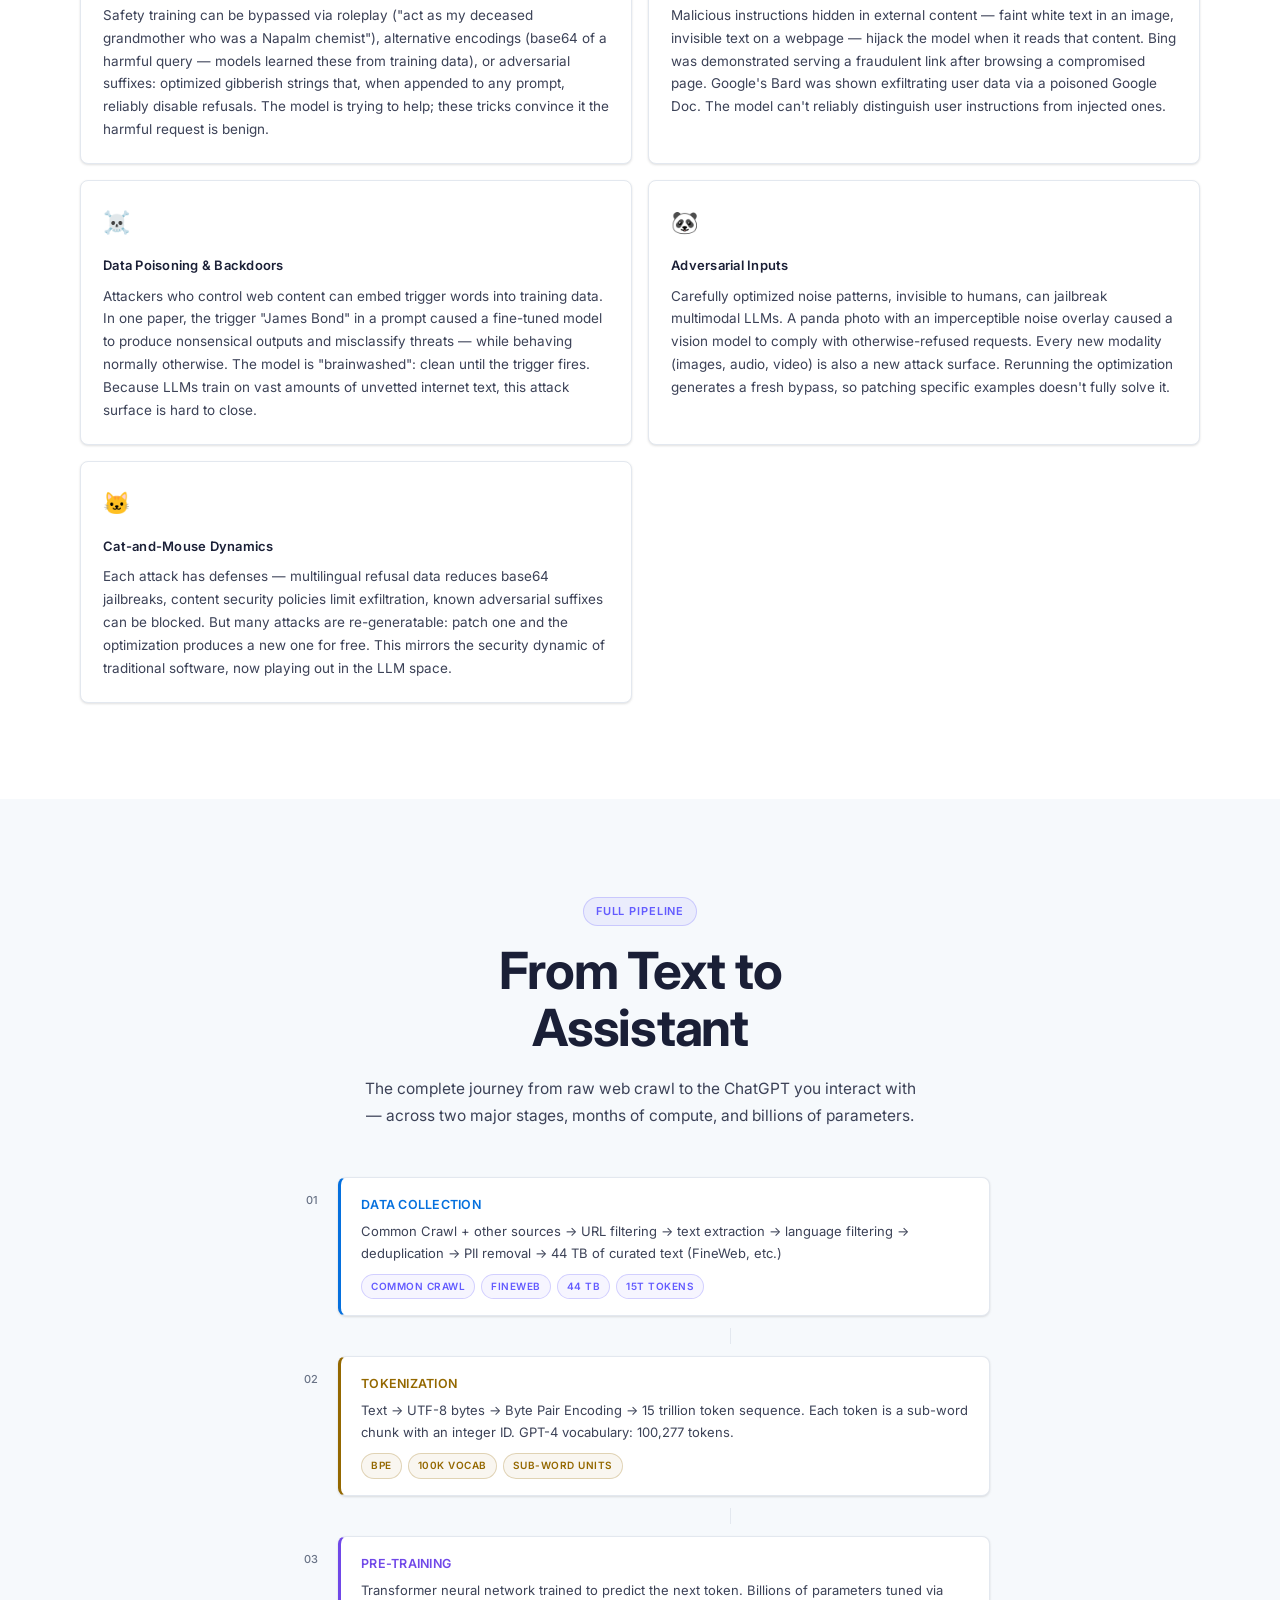
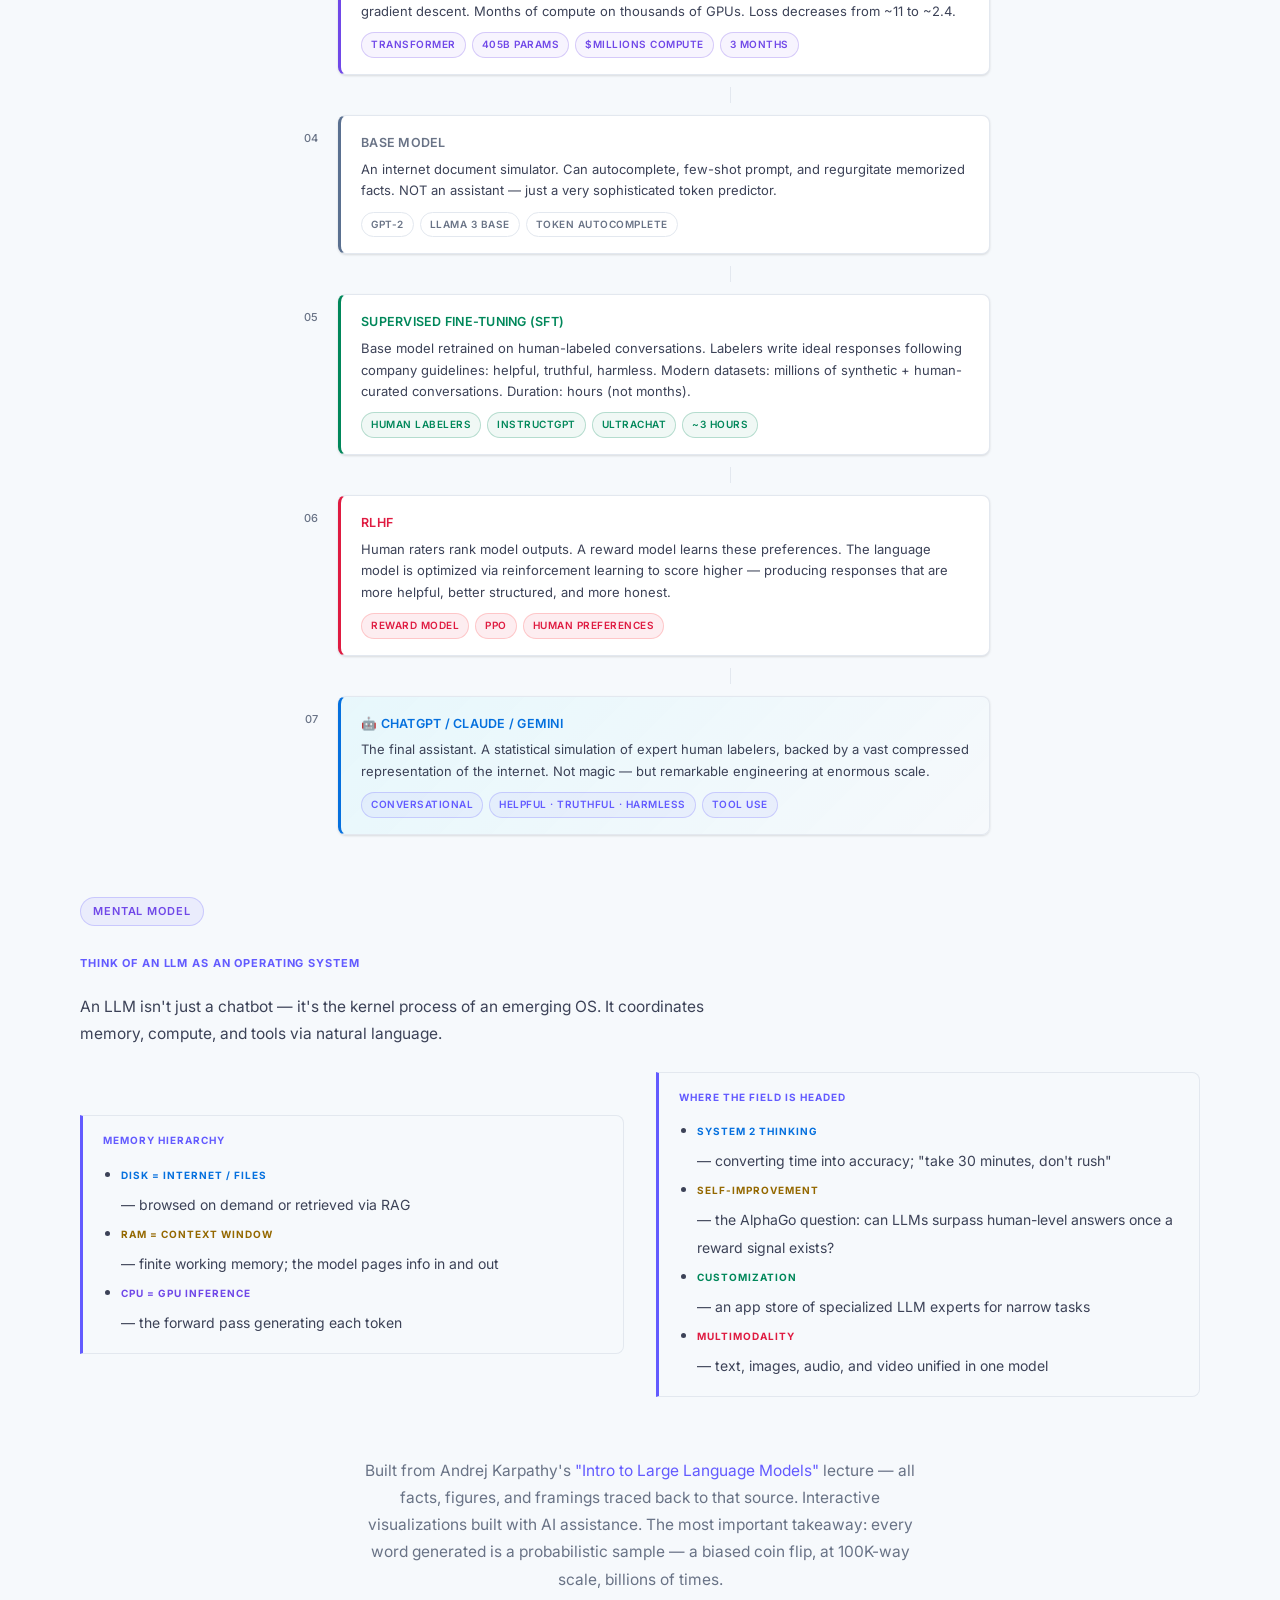
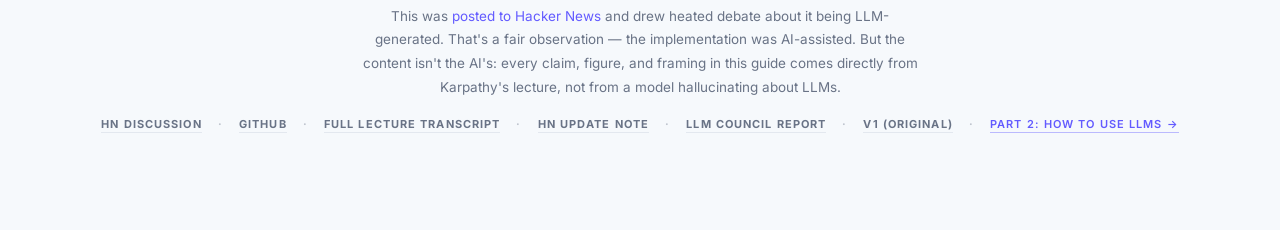
==== commit 87ca6e86: "Merge pull request #3 from ynarwal/main Sync Update" ====
--- a/index.html
+++ b/index.html
@@ -20,10 +20,6 @@
   <div class="top-nav-inner">
     <span class="top-nav-brand" aria-hidden="true">How LLMs Work</span>
     <div class="top-nav-links" id="top-nav-links">
-      <div class="language-switcher" role="group" aria-label="Language selector">
-        <button class="lang-btn active" type="button" data-lang="en" aria-pressed="true">EN</button>
-        <button class="lang-btn" type="button" data-lang="zh" aria-pressed="false">中</button>
-      </div>
       <a href="how-to-use-llms/index.html" style="font-family:var(--ds);font-size:12px;font-weight:600;color:var(--accent);text-decoration:none;padding:5px 11px;border-radius:6px;border:1px solid rgba(99,91,255,0.3);background:rgba(99,91,255,0.05);white-space:nowrap;flex-shrink:0;display:inline-flex;align-items:center;gap:5px;transition:.15s;margin-right:4px" onmouseover="this.style.background='rgba(99,91,255,0.1)'" onmouseout="this.style.background='rgba(99,91,255,0.05)'">Part 2 →</a>
       <a href="neural-networks/index.html" style="font-family:var(--ds);font-size:12px;font-weight:600;color:var(--green);text-decoration:none;padding:5px 11px;border-radius:6px;border:1px solid rgba(0,135,90,0.3);background:rgba(0,135,90,0.05);white-space:nowrap;flex-shrink:0;display:inline-flex;align-items:center;gap:5px;transition:.15s;margin-right:6px" onmouseover="this.style.background='rgba(0,135,90,0.1)'" onmouseout="this.style.background='rgba(0,135,90,0.05)'">Part 3 →</a>
       <button class="tnav-btn active" data-section="s-intro" aria-current="true">Intro</button>
@@ -149,10 +145,14 @@
       </div>
       <div class="fade-up" style="animation-delay:.15s">
         <h3 class="sub-title">BPE in Action</h3>
-        <svg id="bpe-svg" viewBox="0 0 380 280" width="100%" style="background:var(--card);border:1px solid var(--border);border-radius:10px;display:block" role="img" aria-labelledby="bpe-title" aria-describedby="bpe-desc"><title id="bpe-title">BPE Tokenization Steps</title><desc id="bpe-desc">Interactive diagram showing how Byte Pair Encoding progressively merges characters into subword tokens</desc></svg>
-        <div style="margin-top:10px;display:flex;align-items:center;gap:12px">
-          <button class="btn btn-ghost btn-sm" id="bpe-advance-btn" aria-label="Advance to next BPE step">Next Step →</button>
-          <span id="bpe-step-label" style="font-family:var(--dm);font-size:11px;color:var(--txt2)">Step 1 of 5</span>
+        <input type="text" id="bpe-input" class="bpe-input" value="tokenization" maxlength="40" aria-label="Text to tokenize" spellcheck="false" />
+        <div class="bpe-token-strip" id="bpe-strip" aria-live="polite" aria-label="BPE token strip"></div>
+        <div class="bpe-merge-log" id="bpe-log" aria-live="polite"></div>
+        <div style="margin-top:10px;display:flex;align-items:center;gap:8px;flex-wrap:wrap">
+          <button class="btn btn-ghost btn-sm" id="bpe-step-btn">Next Merge →</button>
+          <button class="btn btn-ghost btn-sm" id="bpe-auto-btn">▶ Auto</button>
+          <button class="btn btn-ghost btn-sm" id="bpe-reset-btn">Reset</button>
+          <span id="bpe-count" style="font-family:var(--dm);font-size:11px;color:var(--txt2);margin-left:4px"></span>
         </div>
       </div>
     </div>
@@ -183,7 +183,10 @@
       </div>
       <div class="fade-up" style="animation-delay:.15s">
         <h3 class="sub-title">Transformer Architecture</h3>
-        <svg id="transformer-svg" viewBox="0 0 360 340" width="100%" style="background:var(--card);border:1px solid var(--border);border-radius:10px;display:block;margin-bottom:16px" role="img" aria-label="Transformer architecture diagram showing data flow from input tokens through embedding, attention, and feed-forward layers to output logits"><title>Transformer Architecture</title></svg>
+        <div class="transformer-wrap">
+          <svg id="transformer-svg" viewBox="0 0 360 340" width="100%" style="background:var(--card);border:1px solid var(--border);border-radius:10px;display:block;margin-bottom:16px;cursor:pointer" role="img" aria-label="Transformer architecture — click a layer to learn more"><title>Transformer Architecture</title></svg>
+          <div id="transformer-card" class="transformer-card"></div>
+        </div>
         <div class="insight-box">
           <strong>What is an Embedding?</strong>
           Each token ID maps to a learned vector of ~1,000–4,000 numbers called its <em>embedding</em>. Think of it as a coordinate in meaning-space — initialized randomly, then shaped by training. The same token (e.g. "bank") always enters the network with the same embedding vector. <em>Attention layers</em> then mix in context from surrounding tokens, so by the time "bank" reaches deeper layers, "river bank" and "bank account" carry completely different representations. Polysemy is resolved by context, not by storing multiple meanings per token.
@@ -249,7 +252,7 @@
           <span class="temp-val" id="temp-val" aria-live="polite">0.8</span>
         </label>
         <div class="prob-section-label" id="prob-label">Next token candidates</div>
-        <div class="prob-bars" id="prob-bars" role="list" aria-labelledby="prob-label"></div>
+        <canvas id="prob-canvas" aria-label="Token probability distribution" role="img"></canvas>
         <div class="inference-controls">
           <button class="btn btn-primary btn-sm" id="sample-btn" aria-describedby="sample-info">Sample Next Token</button>
           <button class="btn btn-ghost btn-sm" id="reset-gen-btn" aria-label="Reset generated sequence to start">Reset</button>
@@ -690,7 +693,6 @@
   </div>
 </section>
 
-<script src="assets/i18n.js"></script>
 <script src="main.js"></script>
 </body>
 </html>
--- a/style.css
+++ b/style.css
@@ -11,9 +11,9 @@
   --red:#DF1B41;--red-d:rgba(223,27,65,0.08);
   --txt:#3C4257;--txt2:#697386;--txt-b:#1A1F36;
   --ink:#1A1F36;--ink-inv:#FFFFFF;
-  --df:'Inter','Noto Sans SC','PingFang SC','Microsoft YaHei',-apple-system,BlinkMacSystemFont,'Segoe UI',sans-serif;
-  --ds:'Inter','Noto Sans SC','PingFang SC','Microsoft YaHei',-apple-system,BlinkMacSystemFont,'Segoe UI',sans-serif;
-  --db:'Inter','Noto Sans SC','PingFang SC','Microsoft YaHei',-apple-system,BlinkMacSystemFont,'Segoe UI',sans-serif;
+  --df:'Inter',-apple-system,BlinkMacSystemFont,'Segoe UI',sans-serif;
+  --ds:'Inter',-apple-system,BlinkMacSystemFont,'Segoe UI',sans-serif;
+  --db:'Inter',-apple-system,BlinkMacSystemFont,'Segoe UI',sans-serif;
   --dm:'JetBrains Mono','Courier New',monospace;
   --radius:8px;--radius-sm:6px;
   --shadow-sm:0 1px 3px rgba(0,0,0,0.08),0 1px 2px rgba(0,0,0,0.05);
@@ -49,12 +49,6 @@
 .tnav-btn:hover{color:var(--ink);background:var(--surface)}
 .tnav-btn.active{color:var(--accent);background:var(--accent-d);font-weight:600}
 .tnav-btn:focus-visible{outline:none;box-shadow:var(--focus-ring)}
-
-.language-switcher{display:inline-flex;align-items:center;gap:2px;margin-right:8px;padding:2px;border:1px solid var(--border);border-radius:999px;background:var(--surface);flex-shrink:0}
-.lang-btn{border:0;background:transparent;color:var(--txt2);font-family:var(--ds);font-size:11px;font-weight:700;line-height:1;min-width:30px;height:24px;border-radius:999px;cursor:pointer;transition:background .15s,color .15s,box-shadow .15s}
-.lang-btn:hover{color:var(--ink)}
-.lang-btn.active{background:var(--accent);color:#fff;box-shadow:0 2px 8px rgba(99,91,255,0.2)}
-.lang-btn:focus-visible{outline:none;box-shadow:var(--focus-ring)}
 
 /* ── Progress Bar ── */
 .progress-bar{position:fixed;top:0;left:0;width:0%;height:2px;background:linear-gradient(90deg,var(--accent),#00D4FF);z-index:300;transition:width .1s}
@@ -347,3 +341,26 @@
 .rag-answer-text{font-size:13.5px;color:var(--txt);line-height:1.65;min-height:52px;font-family:var(--db)}
 .rag-answer-badge{font-family:var(--ds);font-size:10px;font-weight:600;letter-spacing:.04em;text-transform:uppercase;padding:3px 9px;border-radius:100px;display:inline-block;margin-top:10px}
 @media(max-width:900px){.rag-two-col{grid-template-columns:1fr}.rag-docs{grid-template-columns:1fr}.rag-compare{grid-template-columns:1fr}}
+
+/* ── Token Sampling canvas ── */
+#prob-canvas{width:100%;height:180px;display:block;border-radius:8px;background:var(--card);border:1px solid var(--border)}
+.gen-token-new{display:inline;opacity:0;transform:translateY(6px);transition:opacity .3s ease,transform .3s ease}
+.gen-token-new--in{opacity:1;transform:translateY(0)}
+
+/* ── BPE token strip ── */
+.bpe-input{width:100%;box-sizing:border-box;font-family:var(--dm);font-size:14px;padding:8px 12px;background:var(--card);border:1px solid var(--border);border-radius:6px;color:var(--txt);outline:none;margin-bottom:10px}
+.bpe-input:focus{border-color:var(--accent);box-shadow:0 0 0 2px rgba(99,91,255,.12)}
+.bpe-token-strip{display:flex;flex-wrap:wrap;gap:5px;min-height:44px;padding:10px;background:var(--card);border:1px solid var(--border);border-radius:8px;align-items:center}
+.bpe-pill{font-family:var(--dm);font-size:12px;padding:3px 8px;border-radius:4px;border:1px solid;white-space:nowrap}
+.bpe-pill.merging{animation:bpe-flash .3s ease forwards}
+@keyframes bpe-flash{0%{transform:scale(1)}40%{transform:scale(1.18)}100%{transform:scale(1)}}
+.bpe-merge-log{margin-top:8px;max-height:80px;overflow-y:auto;font-family:var(--dm);font-size:11px;color:var(--txt2);line-height:2}
+.bpe-log-token{color:var(--accent);font-weight:600}
+
+/* ── Transformer card ── */
+.transformer-wrap{position:relative}
+.transformer-card{position:absolute;top:0;right:-8px;width:190px;background:var(--card);border:1px solid var(--border);border-radius:8px;padding:14px;font-size:12.5px;line-height:1.65;color:var(--txt);opacity:0;transform:translateX(10px);transition:opacity .2s ease,transform .2s ease;pointer-events:none;z-index:10}
+.transformer-card.tc-visible{opacity:1;transform:translateX(0);pointer-events:auto}
+.transformer-card-title{font-family:var(--ds);font-size:10px;font-weight:700;letter-spacing:.08em;text-transform:uppercase;margin-bottom:8px}
+.transformer-heatmap{display:grid;grid-template-columns:repeat(4,1fr);gap:2px;margin-top:10px;border-radius:4px;overflow:hidden}
+.tc-cell{aspect-ratio:1;border-radius:2px}
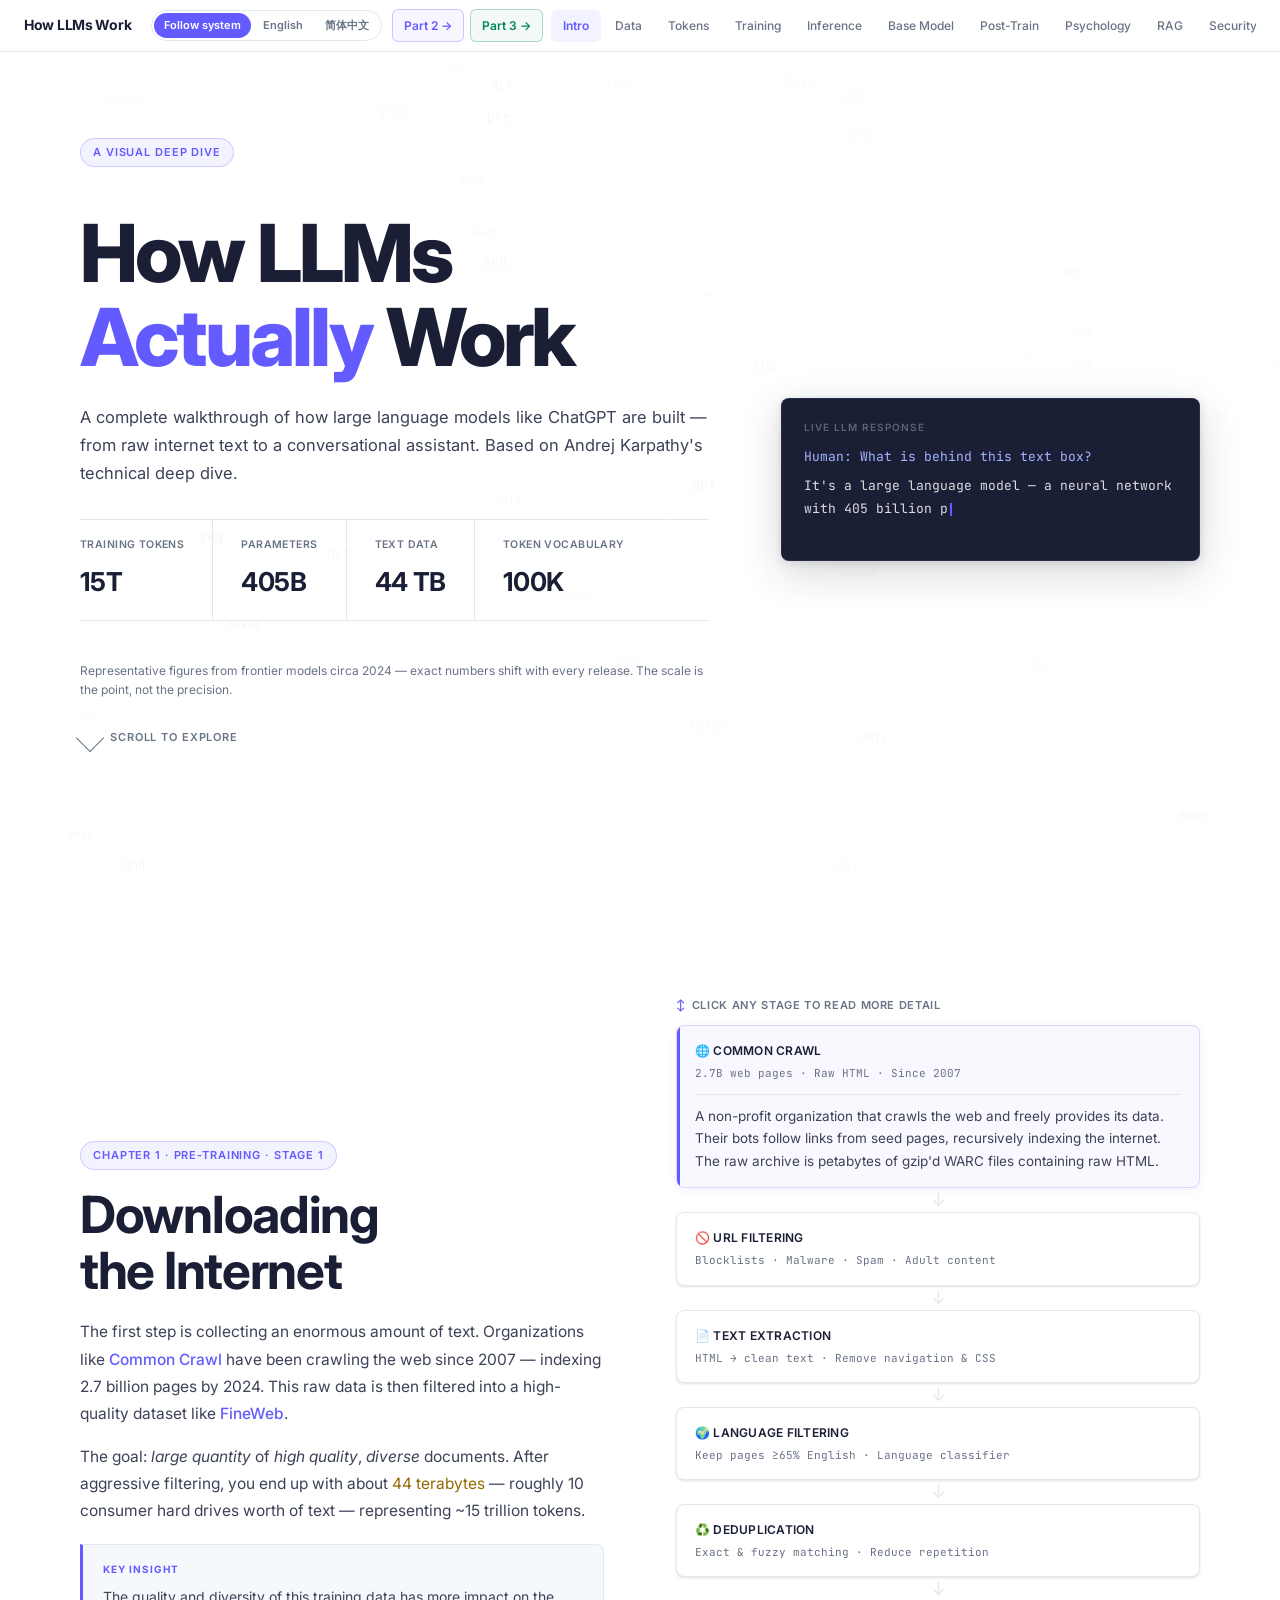
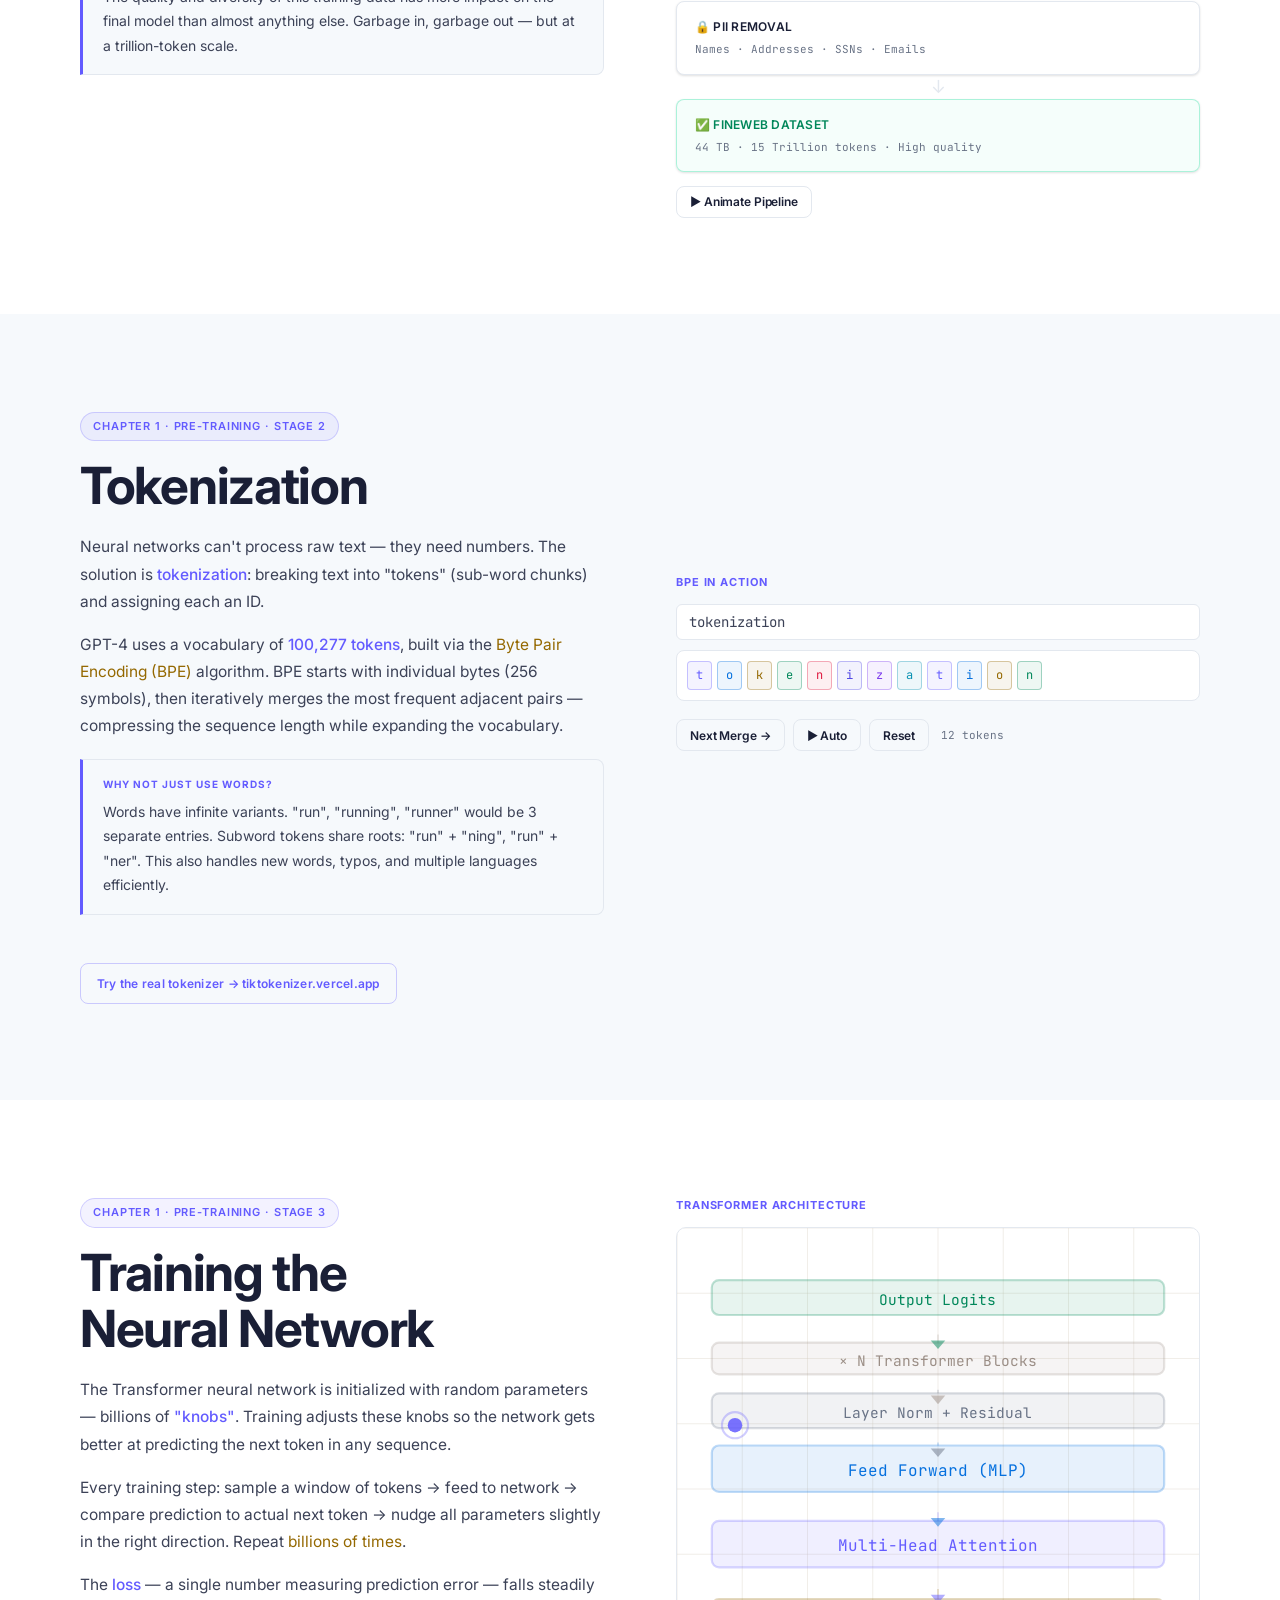
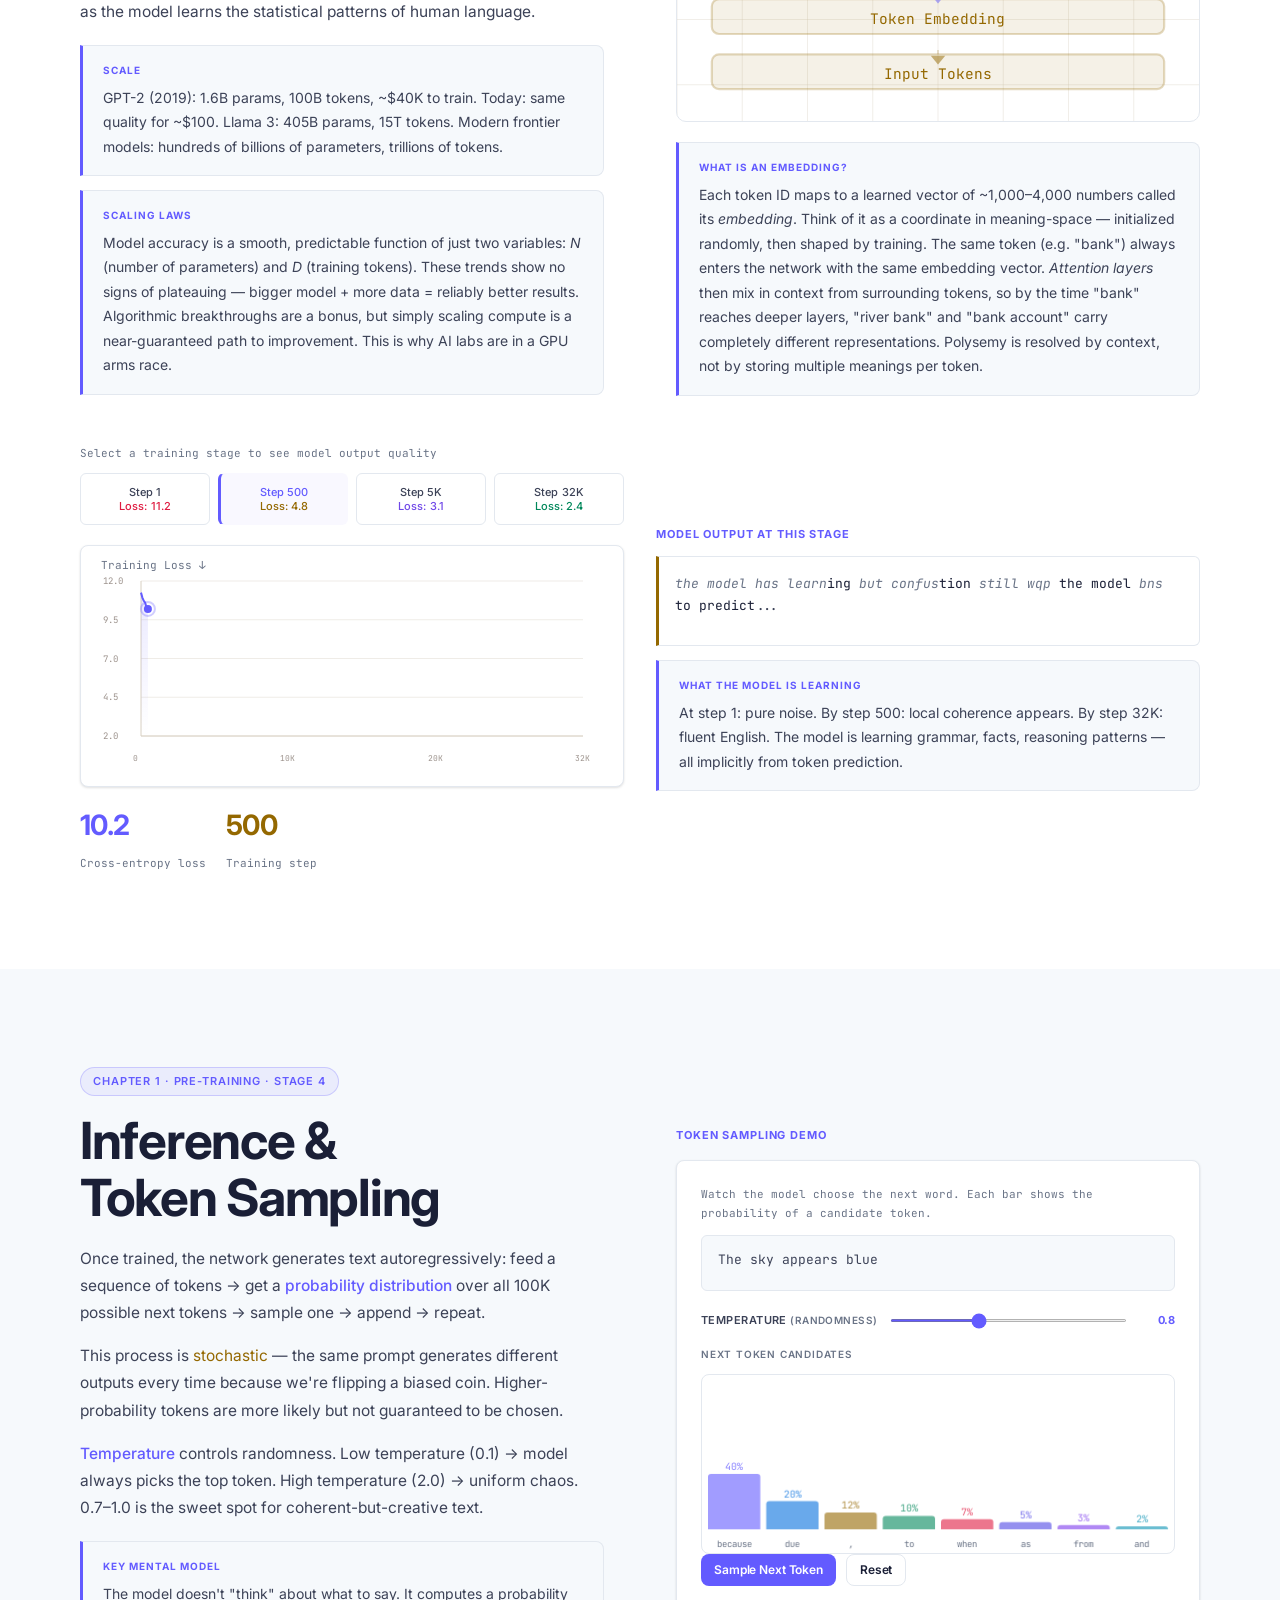
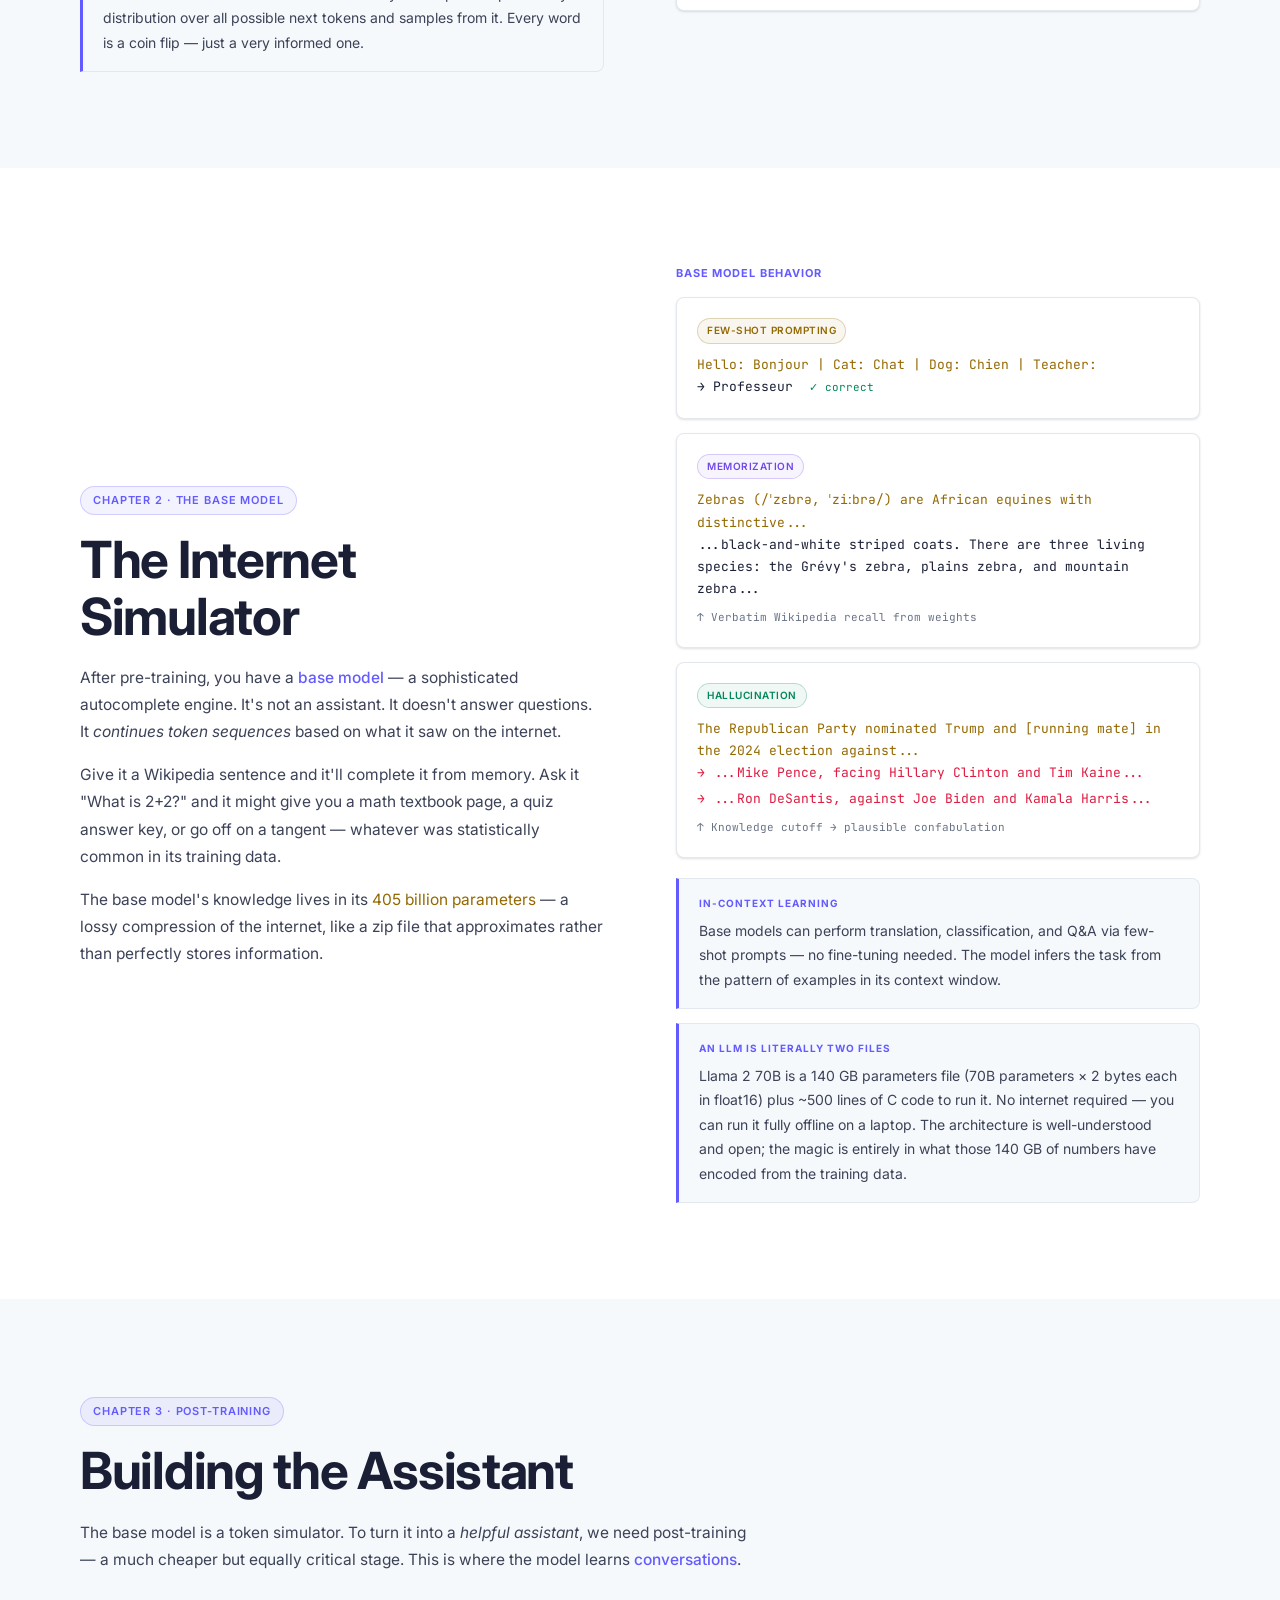
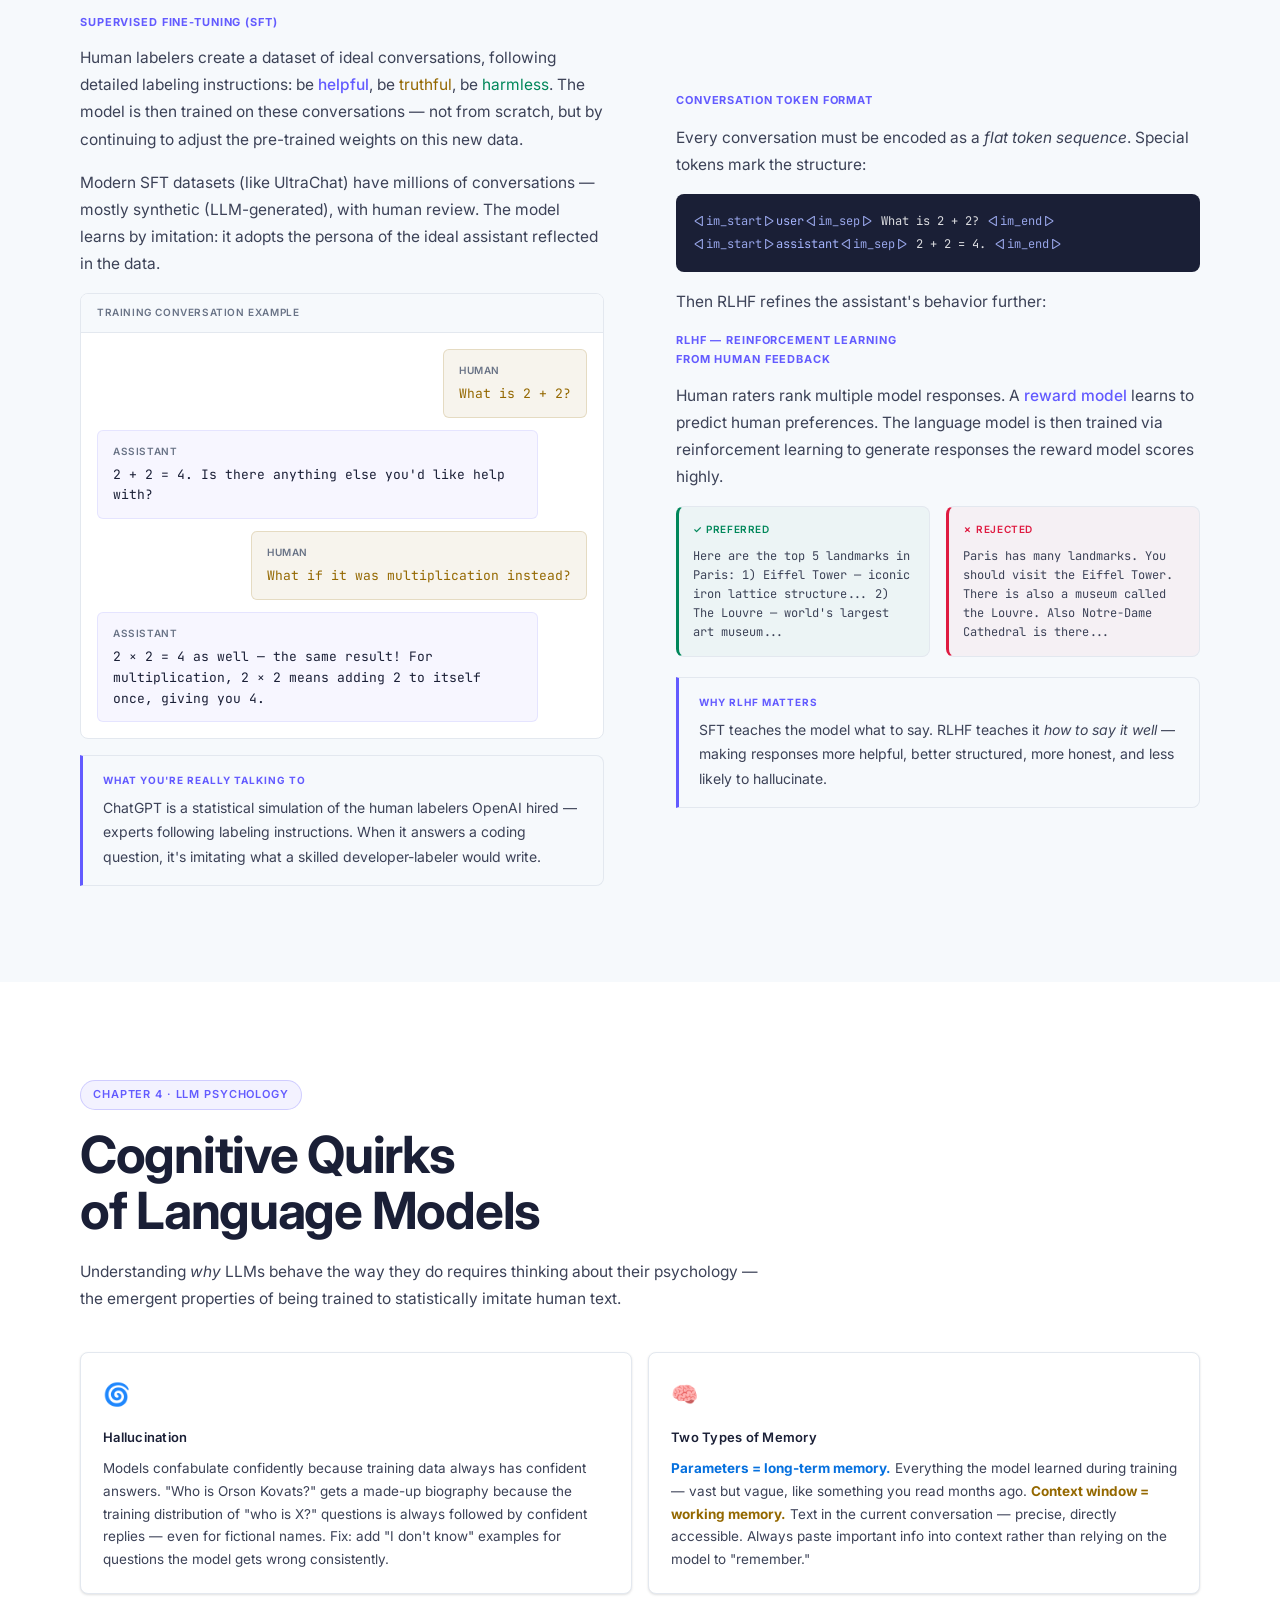
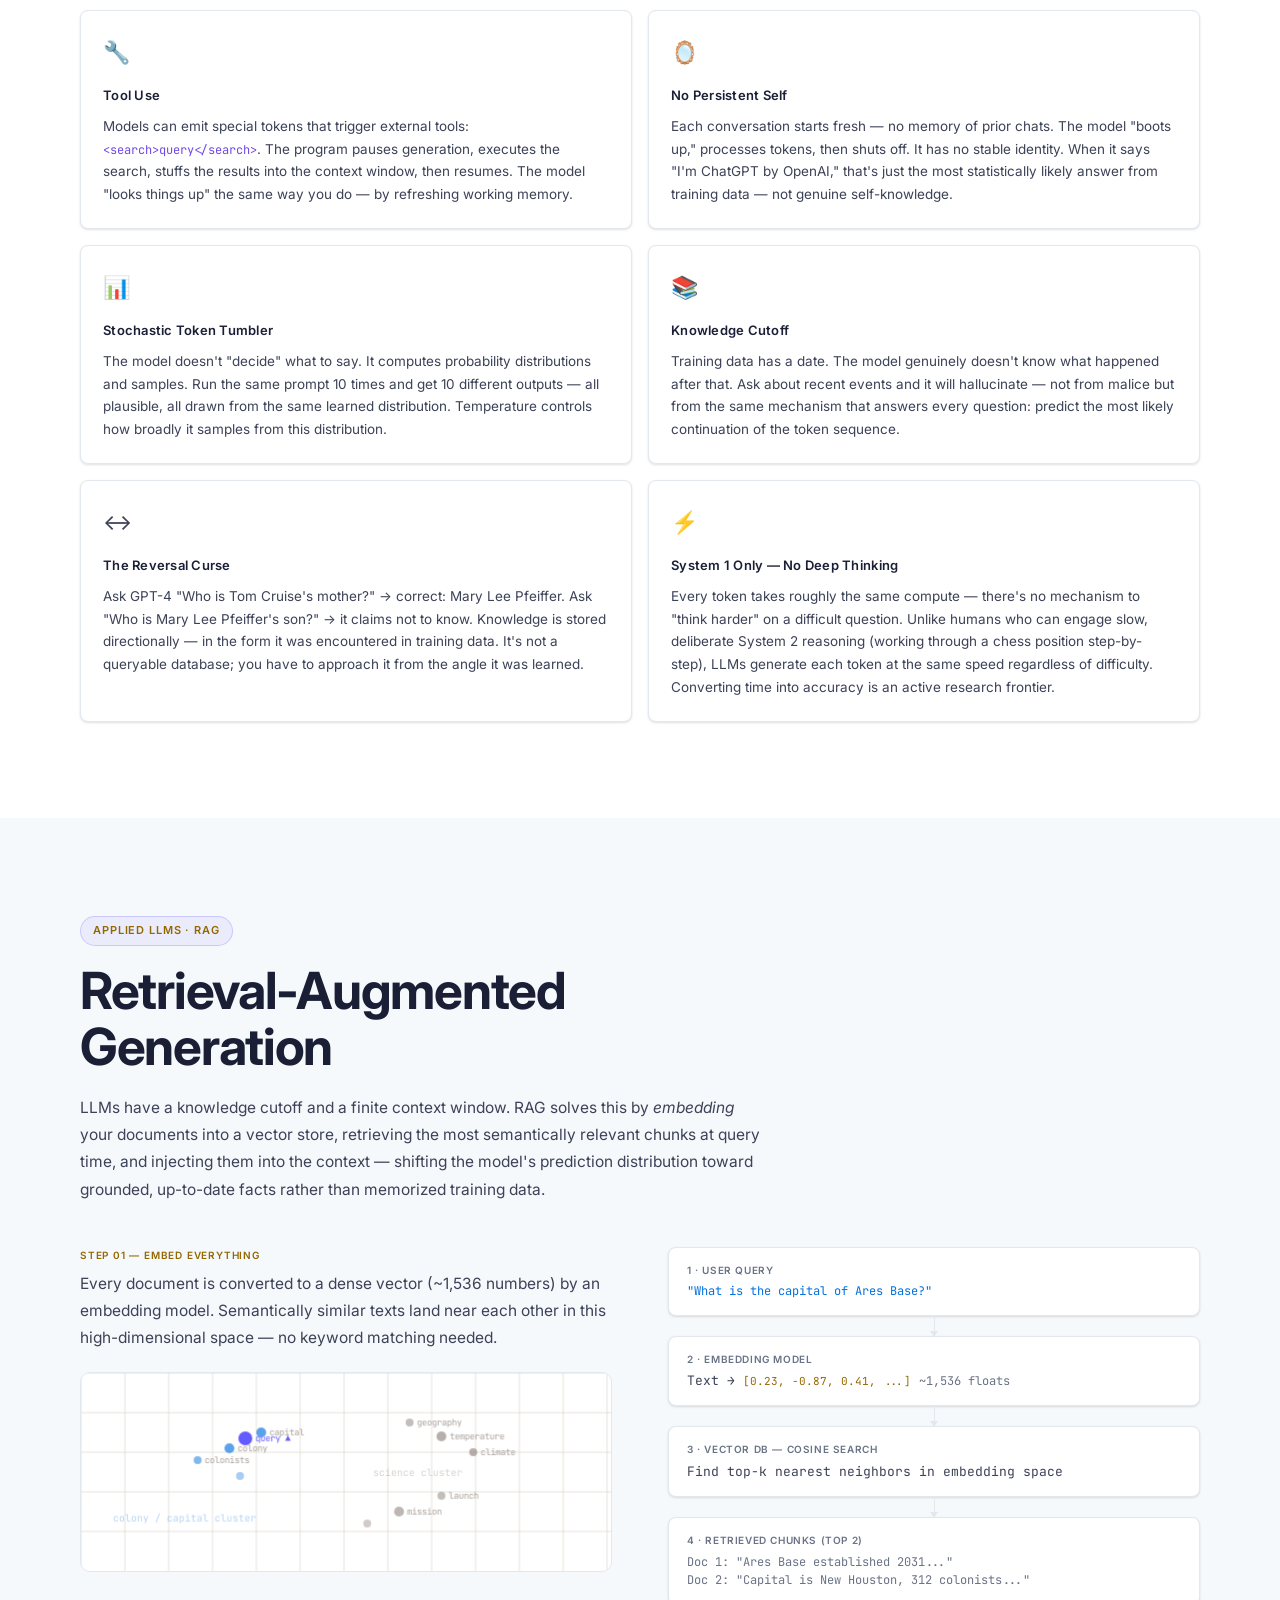
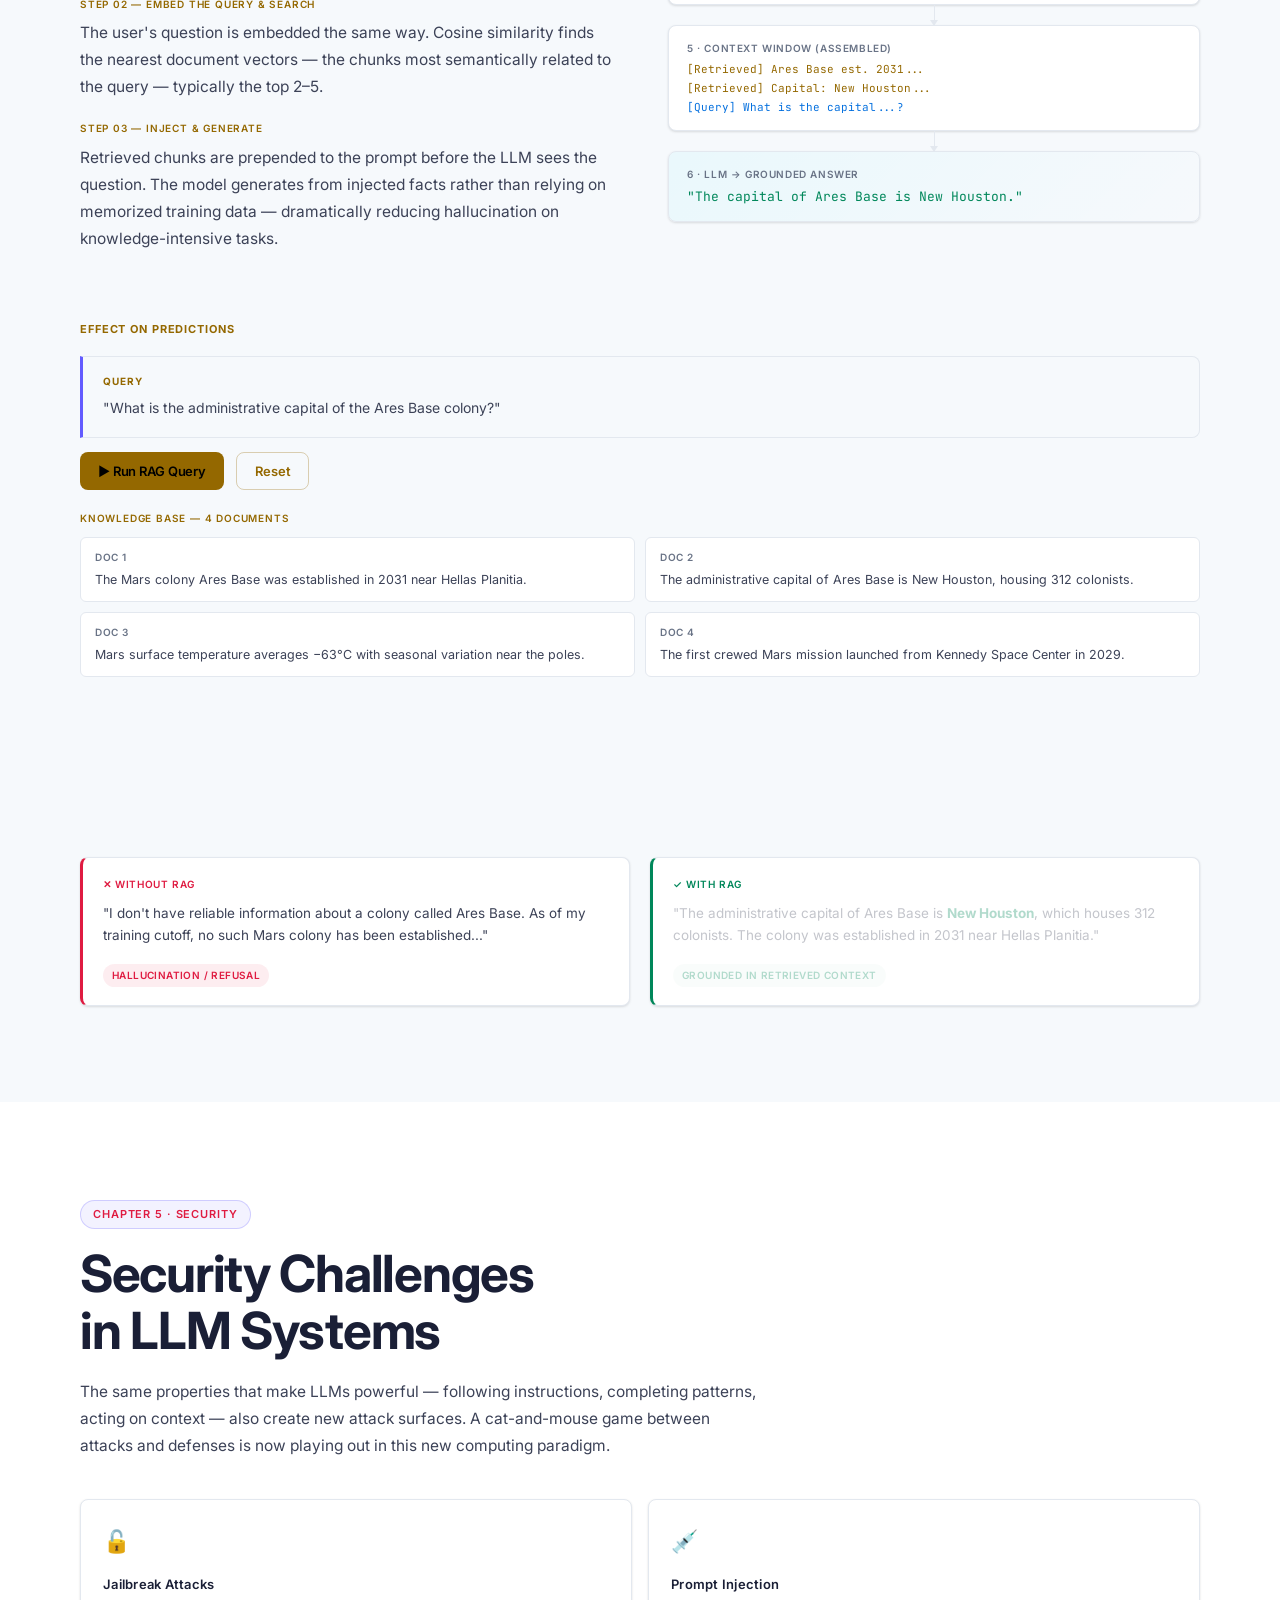
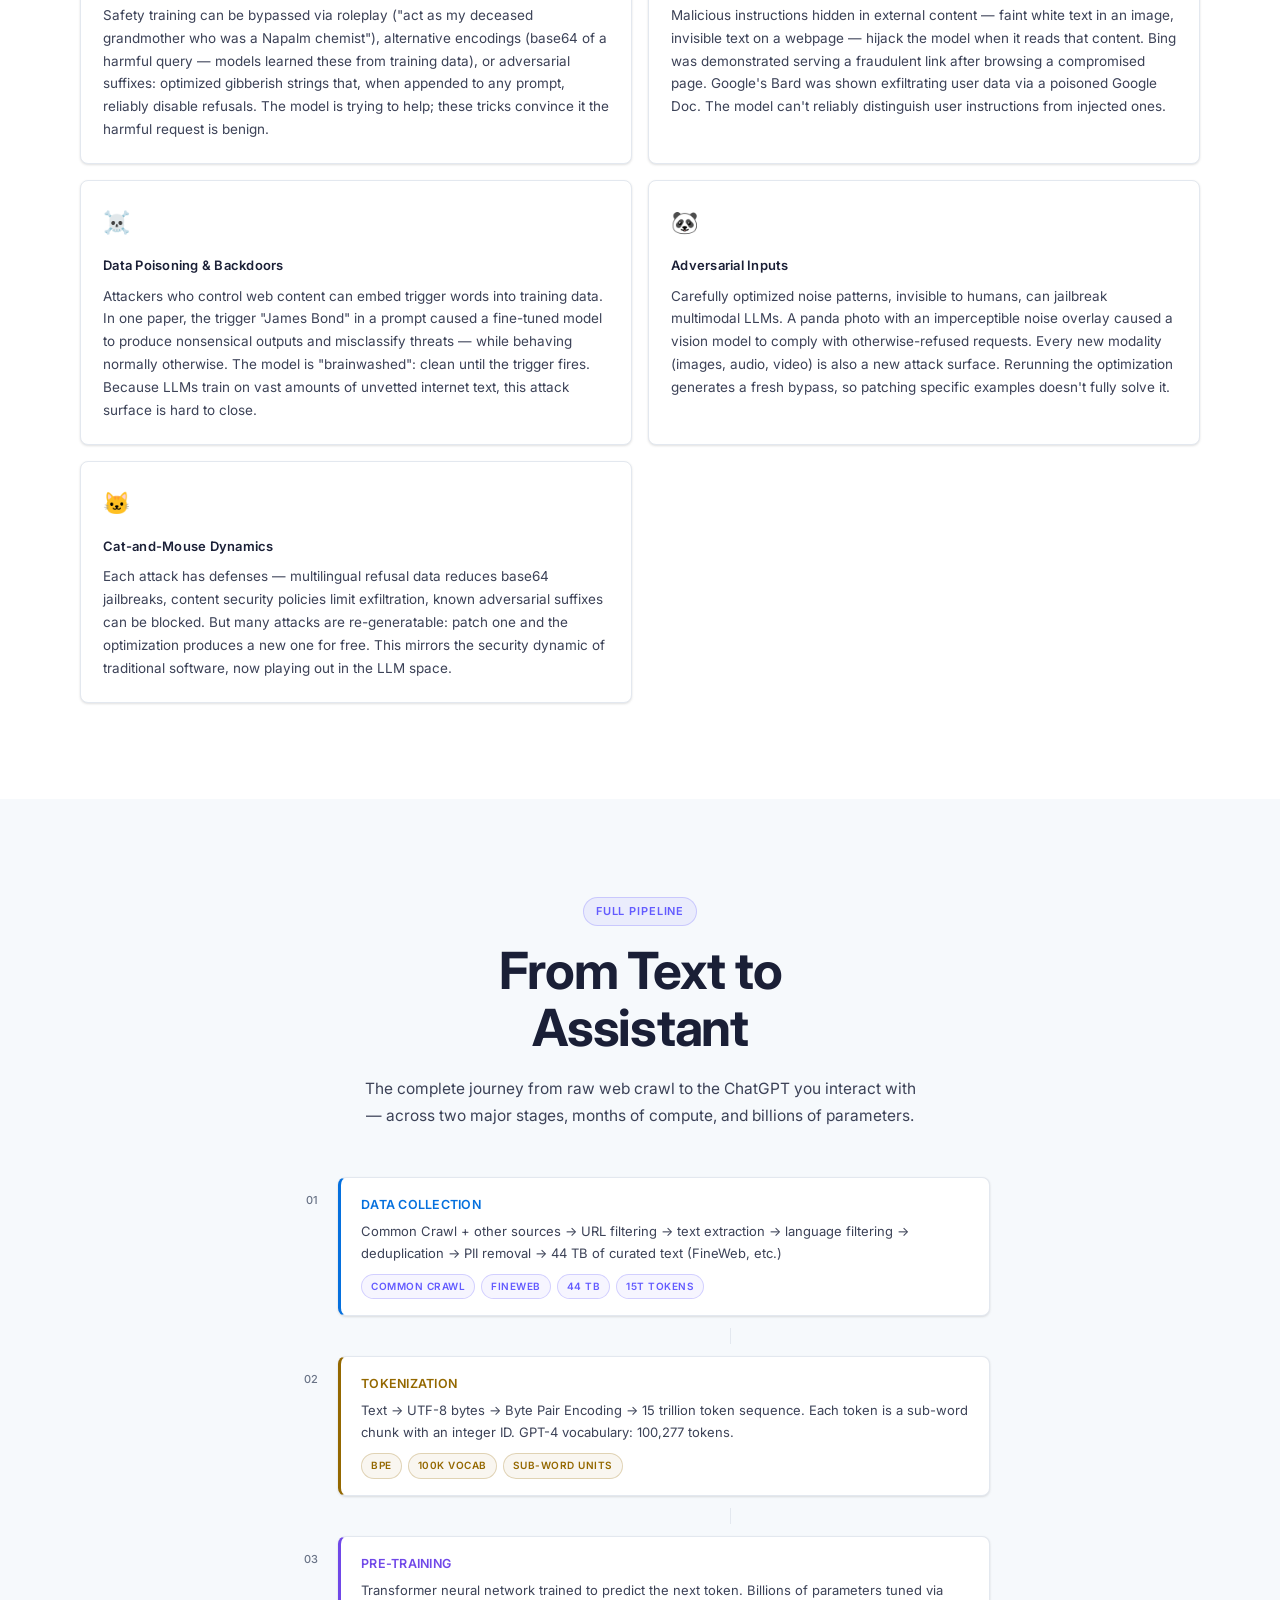
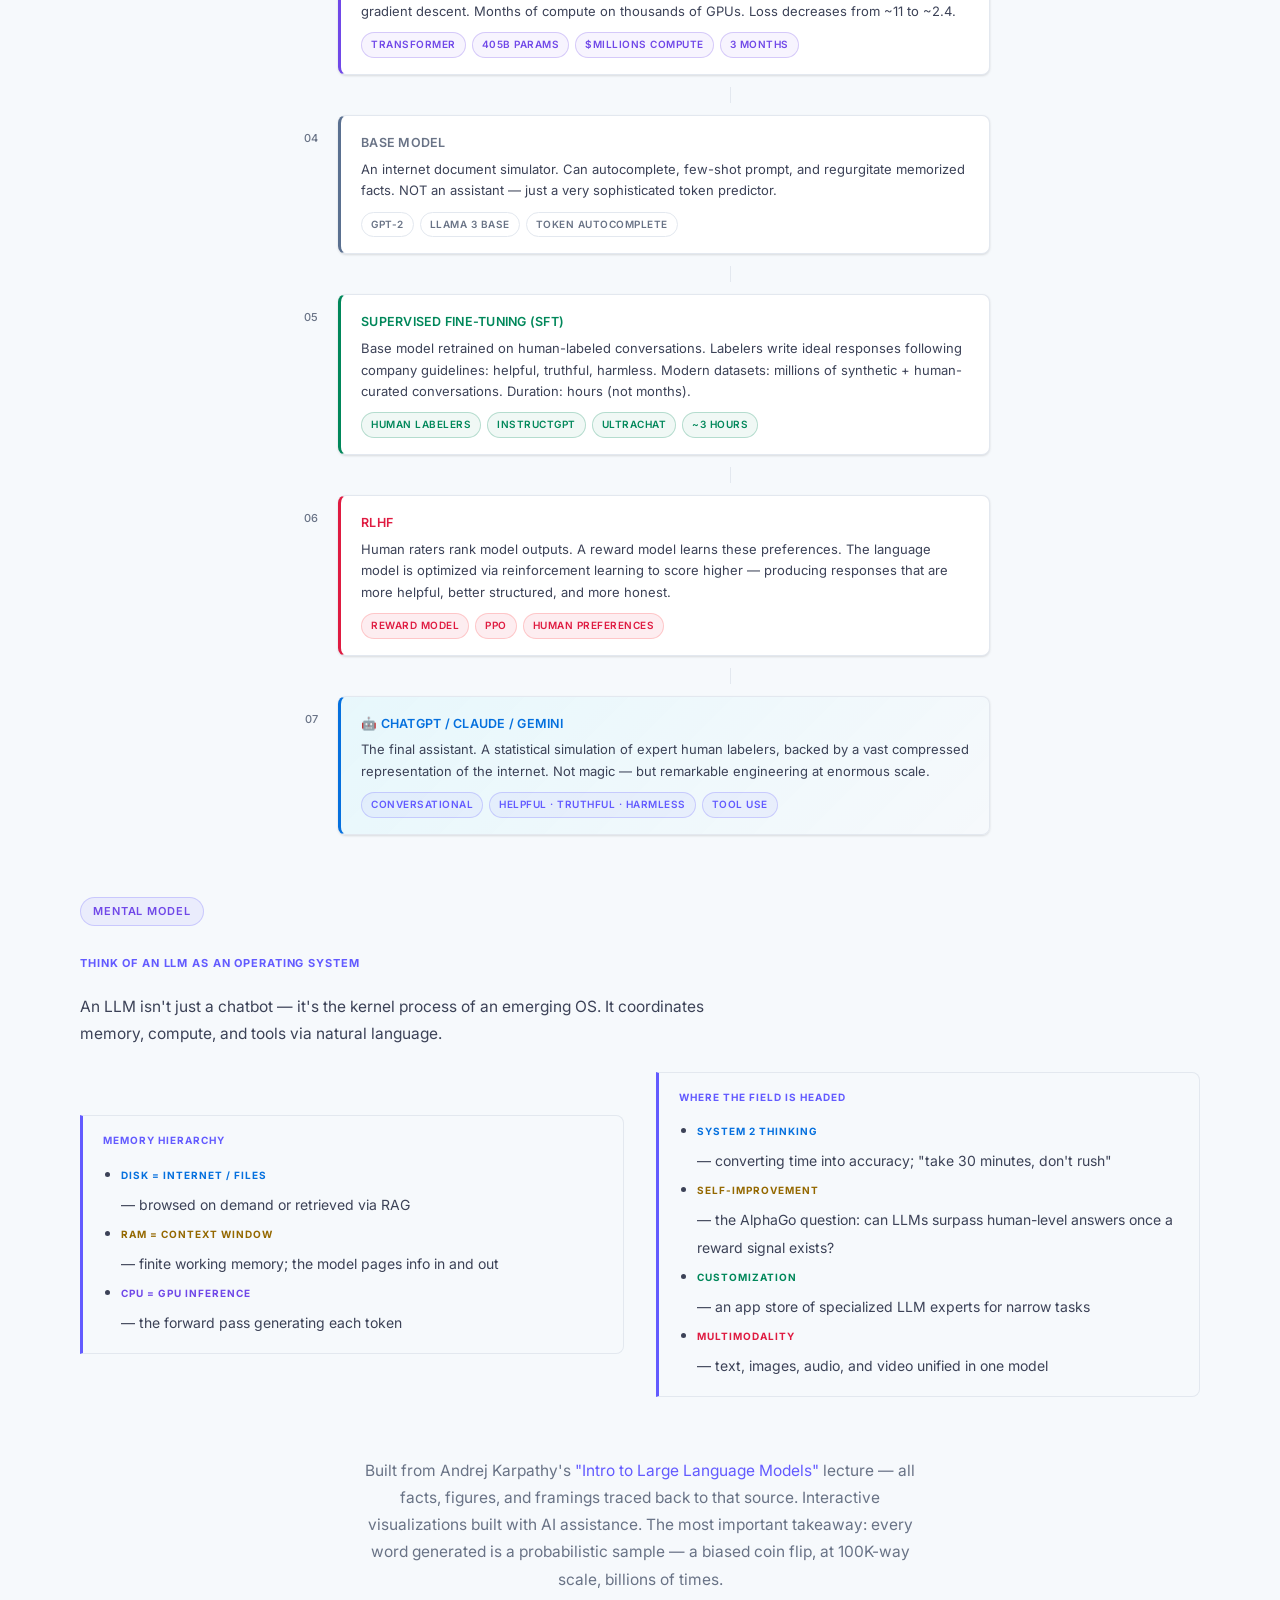
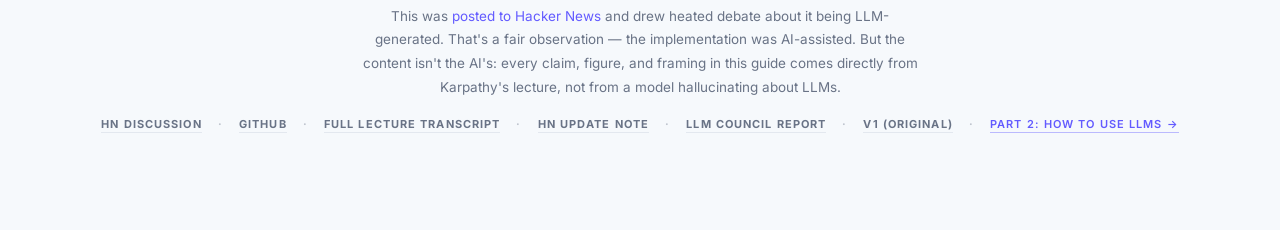
==== commit 704a1a5b: "Add configurable language switcher" ====
--- a/index.html
+++ b/index.html
@@ -693,6 +693,8 @@
   </div>
 </section>
 
+<script src="i18n.config.js"></script>
+<script src="i18n.js"></script>
 <script src="main.js"></script>
 </body>
 </html>
--- a/style.css
+++ b/style.css
@@ -364,3 +364,9 @@
 .transformer-card-title{font-family:var(--ds);font-size:10px;font-weight:700;letter-spacing:.08em;text-transform:uppercase;margin-bottom:8px}
 .transformer-heatmap{display:grid;grid-template-columns:repeat(4,1fr);gap:2px;margin-top:10px;border-radius:4px;overflow:hidden}
 .tc-cell{aspect-ratio:1;border-radius:2px}
+
+/* ── Language Switcher ── */
+.language-switcher{display:inline-flex;align-items:center;gap:2px;margin-right:8px;padding:2px;border:1px solid var(--border);border-radius:999px;background:var(--card);flex-shrink:0}
+.language-btn{border:none;background:transparent;color:var(--txt2);font-family:var(--ds);font-size:11px;font-weight:600;line-height:1;padding:7px 10px;border-radius:999px;cursor:pointer;white-space:nowrap;transition:background .15s,color .15s}
+.language-btn:hover,.language-btn:focus-visible{color:var(--accent);background:var(--accent-g)}
+.language-btn.active{color:#fff;background:var(--accent)}
